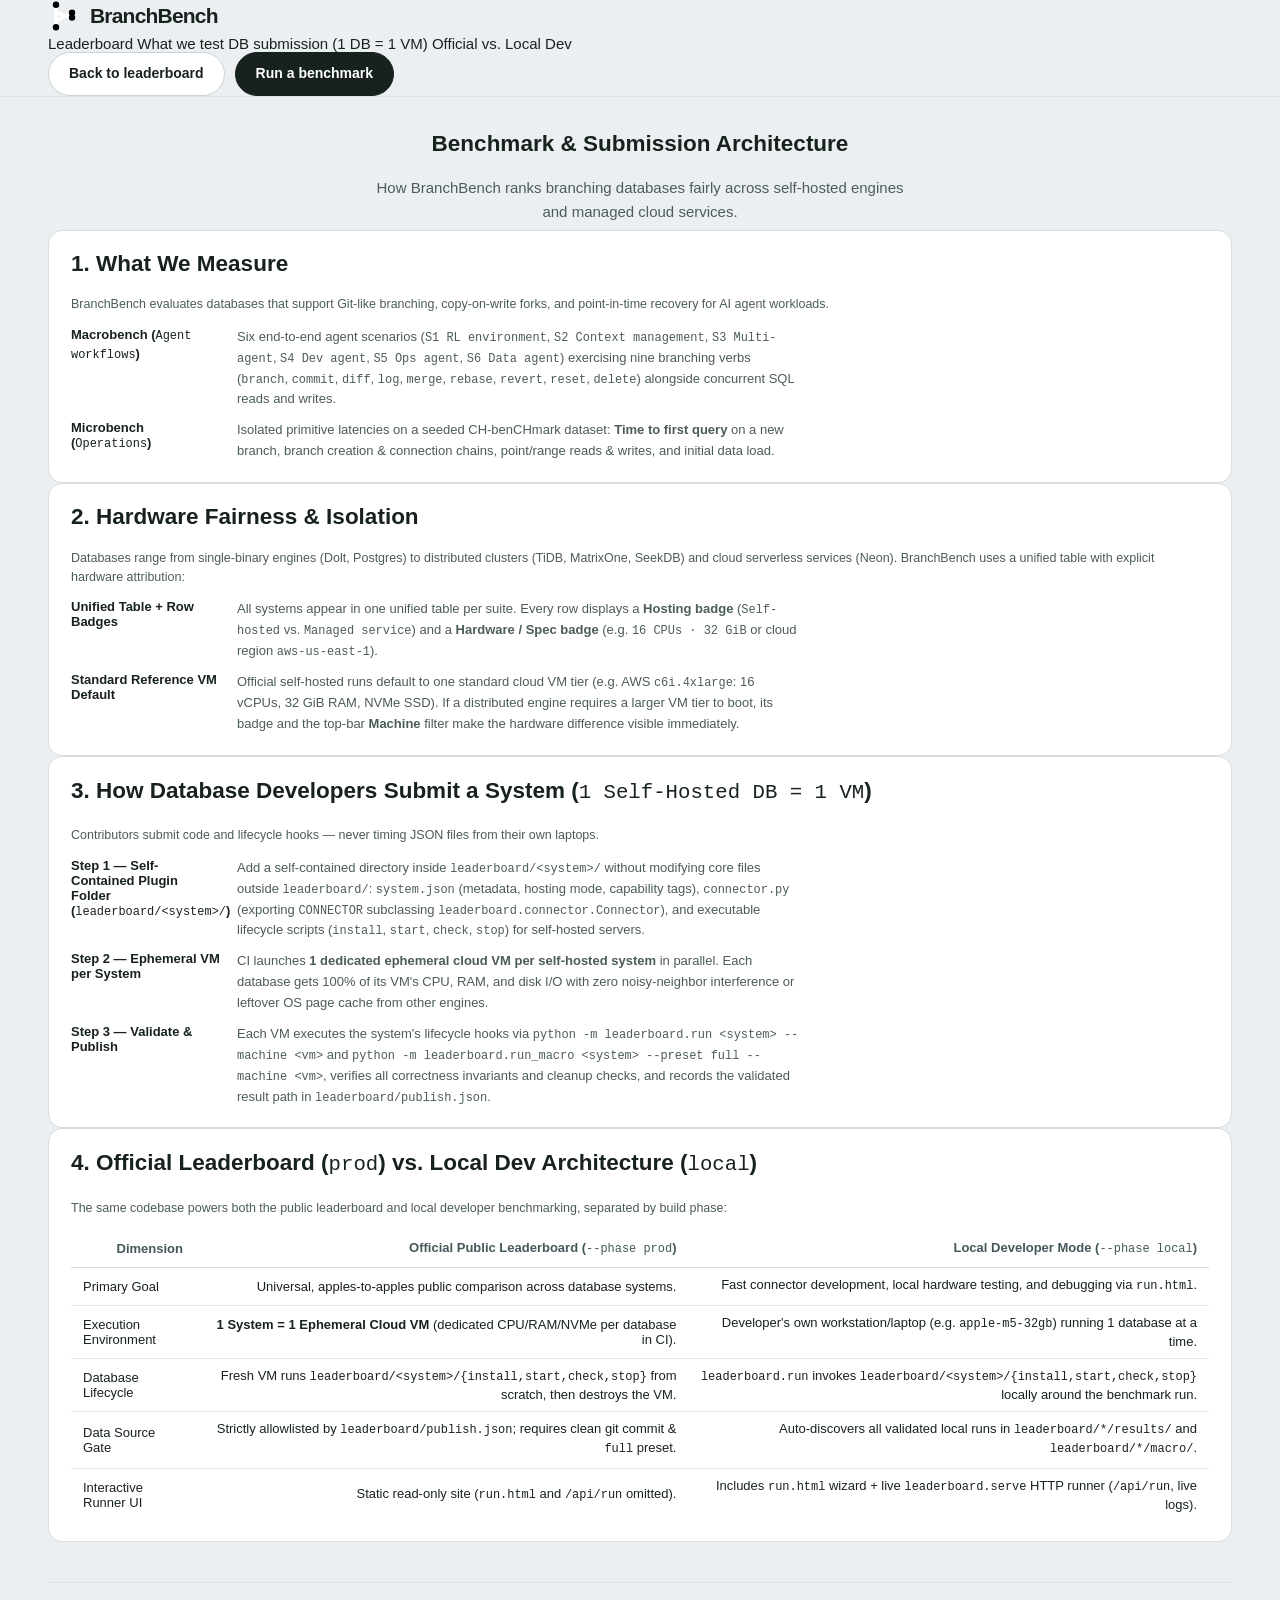
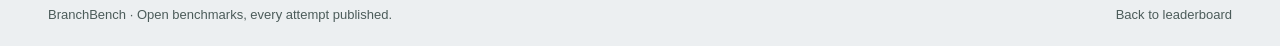
==== leaderboard/architecture.html @ b0f7960d "fix(leaderboard): remove ClickBench mentions from BranchBench UI" ====
<!DOCTYPE html>
<html lang="en">
<head>
<meta charset="UTF-8">
<meta name="viewport" content="width=device-width, initial-scale=1.0">
<meta name="theme-color" content="#f6f7f9">
<title>BranchBench — Benchmark &amp; Submission Architecture</title>
<link rel="stylesheet" href="styles.css">
</head>
<body>
<header class="site-header">
    <div class="shell header-bar">
        <a class="brand" href="index.html">
            <span class="brand-mark" aria-hidden="true"><svg viewBox="0 0 20 20"><path d="M5 3v14M5 8c4 0 5 3 10 3M5 13c4 0 5-5 10-5"/><circle cx="5" cy="3" r="2"/><circle cx="5" cy="17" r="2"/><circle cx="15" cy="8" r="2"/><circle cx="15" cy="11" r="2"/></svg></span>
            <span class="brand-name">BranchBench</span>
        </a>
        <nav class="site-nav" aria-label="Page sections">
            <a href="index.html#agent-workflows">Leaderboard</a>
            <a href="#what-we-test">What we test</a>
            <a href="#submission-flow">DB submission (1 DB = 1 VM)</a>
            <a href="#prod-vs-local">Official vs. Local Dev</a>
        </nav>
        <div class="header-actions"><a class="button" href="index.html">Back to leaderboard</a><a class="button button-primary" href="run.html">Run a benchmark</a></div>
    </div>
</header>

<main class="shell">
    <section class="board-section">
        <div class="page-header">
            <div class="board-title">
                <h1>Benchmark &amp; Submission Architecture</h1>
                <p class="page-subtitle">How BranchBench ranks branching databases fairly across self-hosted engines and managed cloud services.</p>
            </div>
        </div>

        <section class="panel" id="what-we-test">
            <h2>1. What We Measure</h2>
            <p class="panel-note">BranchBench evaluates databases that support Git-like branching, copy-on-write forks, and point-in-time recovery for AI agent workloads.</p>
            <dl class="rule-list">
                <div>
                    <dt>Macrobench (<code>Agent workflows</code>)</dt>
                    <dd>Six end-to-end agent scenarios (<code>S1 RL environment</code>, <code>S2 Context management</code>, <code>S3 Multi-agent</code>, <code>S4 Dev agent</code>, <code>S5 Ops agent</code>, <code>S6 Data agent</code>) exercising nine branching verbs (<code>branch</code>, <code>commit</code>, <code>diff</code>, <code>log</code>, <code>merge</code>, <code>rebase</code>, <code>revert</code>, <code>reset</code>, <code>delete</code>) alongside concurrent SQL reads and writes.</dd>
                </div>
                <div>
                    <dt>Microbench (<code>Operations</code>)</dt>
                    <dd>Isolated primitive latencies on a seeded CH-benCHmark dataset: <strong>Time to first query</strong> on a new branch, branch creation &amp; connection chains, point/range reads &amp; writes, and initial data load.</dd>
                </div>
            </dl>
        </section>

        <section class="panel" id="fairness">
            <h2>2. Hardware Fairness &amp; Isolation</h2>
            <p class="panel-note">Databases range from single-binary engines (Dolt, Postgres) to distributed clusters (TiDB, MatrixOne, SeekDB) and cloud serverless services (Neon). BranchBench uses a unified table with explicit hardware attribution:</p>
            <dl class="rule-list">
                <div>
                    <dt>Unified Table + Row Badges</dt>
                    <dd>All systems appear in one unified table per suite. Every row displays a <strong>Hosting badge</strong> (<code>Self-hosted</code> vs. <code>Managed service</code>) and a <strong>Hardware / Spec badge</strong> (e.g. <code>16 CPUs · 32 GiB</code> or cloud region <code>aws-us-east-1</code>).</dd>
                </div>
                <div>
                    <dt>Standard Reference VM Default</dt>
                    <dd>Official self-hosted runs default to one standard cloud VM tier (e.g. AWS <code>c6i.4xlarge</code>: 16 vCPUs, 32 GiB RAM, NVMe SSD). If a distributed engine requires a larger VM tier to boot, its badge and the top-bar <strong>Machine</strong> filter make the hardware difference visible immediately.</dd>
                </div>
            </dl>
        </section>

        <section class="panel" id="submission-flow">
            <h2>3. How Database Developers Submit a System (<code>1 Self-Hosted DB = 1 VM</code>)</h2>
            <p class="panel-note">Contributors submit code and lifecycle hooks — never timing JSON files from their own laptops.</p>
            <dl class="rule-list">
                <div>
                    <dt>Step 1 — Self-Contained Plugin Folder (<code>leaderboard/&lt;system&gt;/</code>)</dt>
                    <dd>Add a self-contained directory inside <code>leaderboard/&lt;system&gt;/</code> without modifying core files outside <code>leaderboard/</code>:
                        <code>system.json</code> (metadata, hosting mode, capability tags),
                        <code>connector.py</code> (exporting <code>CONNECTOR</code> subclassing <code>leaderboard.connector.Connector</code>), and executable lifecycle scripts (<code>install</code>, <code>start</code>, <code>check</code>, <code>stop</code>) for self-hosted servers.</dd>
                </div>
                <div>
                    <dt>Step 2 — Ephemeral VM per System</dt>
                    <dd>CI launches <strong>1 dedicated ephemeral cloud VM per self-hosted system</strong> in parallel. Each database gets 100% of its VM's CPU, RAM, and disk I/O with zero noisy-neighbor interference or leftover OS page cache from other engines.</dd>
                </div>
                <div>
                    <dt>Step 3 — Validate &amp; Publish</dt>
                    <dd>Each VM executes the system's lifecycle hooks via <code>python -m leaderboard.run &lt;system&gt; --machine &lt;vm&gt;</code> and <code>python -m leaderboard.run_macro &lt;system&gt; --preset full --machine &lt;vm&gt;</code>, verifies all correctness invariants and cleanup checks, and records the validated result path in <code>leaderboard/publish.json</code>.</dd>
                </div>
            </dl>
        </section>

        <section class="panel" id="prod-vs-local">
            <h2>4. Official Leaderboard (<code>prod</code>) vs. Local Dev Architecture (<code>local</code>)</h2>
            <p class="panel-note">The same codebase powers both the public leaderboard and local developer benchmarking, separated by build phase:</p>
            <div class="table-scroll">
                <table class="detail-table" aria-label="Comparison between Official Prod Architecture and Local Dev Architecture">
                    <thead>
                        <tr>
                            <th scope="col">Dimension</th>
                            <th scope="col">Official Public Leaderboard (<code>--phase prod</code>)</th>
                            <th scope="col">Local Developer Mode (<code>--phase local</code>)</th>
                        </tr>
                    </thead>
                    <tbody>
                        <tr>
                            <th scope="row">Primary Goal</th>
                            <td>Universal, apples-to-apples public comparison across database systems.</td>
                            <td>Fast connector development, local hardware testing, and debugging via <code>run.html</code>.</td>
                        </tr>
                        <tr>
                            <th scope="row">Execution Environment</th>
                            <td><strong>1 System = 1 Ephemeral Cloud VM</strong> (dedicated CPU/RAM/NVMe per database in CI).</td>
                            <td>Developer's own workstation/laptop (e.g. <code>apple-m5-32gb</code>) running 1 database at a time.</td>
                        </tr>
                        <tr>
                            <th scope="row">Database Lifecycle</th>
                            <td>Fresh VM runs <code>leaderboard/&lt;system&gt;/{install,start,check,stop}</code> from scratch, then destroys the VM.</td>
                            <td><code>leaderboard.run</code> invokes <code>leaderboard/&lt;system&gt;/{install,start,check,stop}</code> locally around the benchmark run.</td>
                        </tr>
                        <tr>
                            <th scope="row">Data Source Gate</th>
                            <td>Strictly allowlisted by <code>leaderboard/publish.json</code>; requires clean git commit &amp; <code>full</code> preset.</td>
                            <td>Auto-discovers all validated local runs in <code>leaderboard/*/results/</code> and <code>leaderboard/*/macro/</code>.</td>
                        </tr>
                        <tr>
                            <th scope="row">Interactive Runner UI</th>
                            <td>Static read-only site (<code>run.html</code> and <code>/api/run</code> omitted).</td>
                            <td>Includes <code>run.html</code> wizard + live <code>leaderboard.serve</code> HTTP runner (<code>/api/run</code>, live logs).</td>
                        </tr>
                    </tbody>
                </table>
            </div>
        </section>
    </section>
</main>
<footer class="site-footer shell"><span>BranchBench <span aria-hidden="true">·</span> Open benchmarks, every attempt published.</span><a href="index.html">Back to leaderboard</a></footer>
</body>
</html>
---- leaderboard/styles.css ----
/* BranchBench: a neutral light canvas, strong evergreen ink and one mint accent.
   Every color is a token defined once, in :root; rules and scripts refer to tokens only, and the page test
   fails on a color literal anywhere else. Shading and bars are always relative to the fastest comparable
   result, so color only ever means "closer to the fastest". The design-reference corpus had no benchmark
   or developer-tool match (design-grounding abstained), so no reference ids are claimed.

   Sections: tokens · base · page frame · controls · boards · status · workflow board · explorers ·
   disclosures · microbench evidence · details dialog · run wizard · responsive · reduced motion. */

/* ---------------------------------------------------------------- Tokens */
:root {
    color-scheme: light;
    /* Ink and neutral surfaces */
    --ink: #17221f;
    --ink-2: #2d4441;          /* strong secondary text: row labels, values */
    --ink-3: #3f5250;          /* quiet links, unselected names */
    --muted: #4c5c5a;          /* secondary text; at least 6:1 on every surface */
    --subtle: #5c706a;         /* tertiary text and chart ticks; at least 4.5:1 on every surface */
    --surface: #fff;
    --sheet: #f7f9f9;          /* the page sheet; row hover and the filter bar */
    --well: #eef2f1;           /* inset tracks: the segmented control */
    --canvas: #eceff1;         /* the page background; code and log wells */
    --veil: #ffffff90;         /* translucent white over the sheet */
    --veil-strong: #ffffffb0;
    --head-ink: #44585b;
    /* Lines */
    --line: #d7dedd;
    --line-soft: #e4eaea;
    --line-strong: #c9d3d5;    /* control borders, scrollbar thumbs */
    --line-hover: #93aaa6;
    --field-line: #788c88;     /* text-field borders: at least 3:1 on the cards they sit on */
    --rule: #b5c9d54d;         /* translucent rules on the sheet */
    /* The mint accent */
    --accent: #1f5a50;         /* links, the active tab, selection marks */
    --brand: #428c80;          /* the mark, bars, checkboxes */
    --mint: #6a9f8e;           /* time bars and the first branch lane */
    --mint-ink: #386659;       /* text on mint surfaces */
    --mint-select: #b9d8cf;    /* text selection and hover rings */
    --mint-line: #d3e3dd;
    --mint-track: #e1ebe7;     /* bar tracks */
    --mint-wash: #e5f0ec;      /* the selected column or attempt */
    --mint-tint: #eef6f3;      /* highlighted surfaces */
    --heat: #429c8d;           /* heat cells: mixed with transparency by --strength */
    --focus: #327b99;
    /* Status: a fill and an ink per outcome */
    --ok: #2c7a64; --ok-ink: #1d5648;
    --warn: #c8982f; --warn-ink: #6f4f12;
    --bad: #b5472a; --bad-ink: #8a3b24;
    --late: #56677f; --late-ink: #3f4f66;
    --none: #dfe5e5;
    /* Notices */
    --warn-tint: #fbf3e2; --warn-text: #6b4f1d;
    --bad-text: #6b3e26;
    /* Identity: one color per system for its icon and its chart marks. Chart marks of unnamed systems take a series color
       by position; their icons stay neutral, so an icon never borrows another system's color. */
    --series-1: #347e6b; --series-2: #5475b4; --series-3: #98712d; --series-4: #8660a1;
    --sys-dolt: var(--series-1); --sys-doltgres: var(--series-2); --sys-tiger-cloud: var(--series-3); --sys-xata: var(--series-4); --sys-neon: #277958; --sys-other: #4b739e;
    /* Branch-history lanes: slate, mint, dusty blue, clay */
    --lane-main: #5d6d7a; --lane-a: var(--mint); --lane-b: #7a90b3; --lane-c: #b08d7c;
    /* The run wizard's command card */
    --code-bg: #1e3435; --code-ink: #f1f7f6; --code-muted: #c4d8d1; --code-line: #486766;
    --code-button: #385852; --code-button-hover: #486d63; --code-button-line: #688980;
    /* Depth */
    --shadow-card: 0 1px 2px #17221f0a;
    --shadow-pop: 0 1px 3px #17221f24, 0 10px 28px #17221f1f;
    --shadow-dialog: 0 2px 6px #17221f1a, 0 24px 64px #17221f2e;
    --scrim: #1a303b59;
    /* Shape and type */
    --radius-sm: 8px; --radius: 12px; --radius-card: 14px; --radius-lg: 16px; --pill: 999px;
    --sans: "Avenir Next", "Segoe UI", Arial, sans-serif;
    --mono: "SFMono-Regular", Consolas, "Liberation Mono", monospace;
    font-family: var(--sans);
    font-synthesis: none;
    font-size: 15px;
    color: var(--ink);
    background: var(--canvas);
    caret-color: var(--accent);
}

/* ---------------------------------------------------------------- Base */
* { box-sizing: border-box; }
html { scroll-behavior: smooth; scroll-padding-top: 24px; }
body { margin: 0; background: var(--canvas); -webkit-font-smoothing: antialiased; }
[hidden] { display: none !important; }
a { color: inherit; text-decoration: none; }
button, input, select { font: inherit; }
button, summary, a, input { -webkit-tap-highlight-color: transparent; }
button, summary { cursor: pointer; }
button { color: inherit; }
summary::-webkit-details-marker { display: none; }
button:focus-visible, a:focus-visible, summary:focus-visible, input:focus-visible, select:focus-visible, .scroll:focus-visible, .chart-point:focus-visible { outline: 3px solid var(--focus); outline-offset: 2px; }
pre[tabindex]:focus-visible { outline: 3px solid var(--focus); outline-offset: -3px; }  /* inset, so a clipping card never hides it */
[tabindex="-1"]:focus { outline: none; }  /* a heading that receives focus from a link is a landing point, not a control */
::selection { background: var(--mint-select); color: var(--ink); }
p, h1, h2, h3, h4 { margin-top: 0; }
p, li, dd { text-wrap: pretty; }
code { font: .92em/1.5 var(--mono); }
.nowrap { white-space: nowrap; }
.sr-only { position: absolute; width: 1px; height: 1px; overflow: hidden; clip-path: inset(50%); white-space: nowrap; }

/* ---------------------------------------------------------------- Page frame: header and footer on the canvas */
.shell { width: min(1408px, calc(100% - 96px)); margin-inline: auto; }
.skip-link { position: absolute; top: 12px; left: 24px; z-index: 10; padding: 12px 18px; border-radius: 20px; background: var(--ink); color: var(--surface); transform: translateY(-200%); }
.skip-link:focus { transform: translateY(0); }
.site-header { display: flex; align-items: center; gap: 36px; min-height: 84px; border-bottom: 1px solid var(--rule); }
.brand { display: inline-flex; align-items: center; gap: 10px; flex-shrink: 0; }
.brand-mark { width: 32px; height: 32px; color: var(--brand); }
.brand-mark path { fill: none; stroke: var(--surface); stroke-width: 2; }
.brand-mark g { fill: var(--surface); }
.brand-name { font-size: 21px; font-weight: 650; letter-spacing: -.8px; }
.brand-period { color: var(--brand); }
.header-nav { display: flex; flex-wrap: wrap; align-items: center; gap: 6px; min-width: 0; }
.nav-link { display: inline-flex; align-items: center; gap: 8px; min-height: 44px; min-width: 0; padding: 10px 16px; border-radius: 24px; font-size: 14px; color: var(--ink-3); }
.nav-link:hover { background: var(--veil); color: var(--ink); }
.header-actions { display: flex; flex-shrink: 0; gap: 10px; margin-left: auto; }
.page-title { margin: 0; padding: 30px 0 0; font-size: 36px; font-weight: 600; line-height: 1.15; letter-spacing: -1.1px; }
.site-footer { display: flex; justify-content: space-between; flex-wrap: wrap; gap: 12px 20px; margin-top: 40px; padding: 24px 0; border-top: 1px solid var(--rule); color: var(--muted); font-size: 13px; }
.site-footer a:hover { color: var(--accent); text-decoration: underline; text-underline-offset: 3px; }

/* ---------------------------------------------------------------- Controls */
.button { display: inline-flex; align-items: center; justify-content: center; gap: 12px; min-height: 44px; padding: 11px 20px; border: 1px solid var(--line-strong); border-radius: 30px; background: var(--surface); font-size: 14px; font-weight: 600; line-height: 1.4; transition: border-color .15s; }
.button-primary { border-color: var(--ink); background: var(--ink); color: var(--surface); }
.button-primary:hover { background: var(--ink-3); }
.button:hover, .chip > summary:hover, .close-run:hover { border-color: var(--line-hover); }
.text-link { color: var(--accent); font-size: 13px; text-decoration: underline; text-underline-offset: 3px; }
.selector { min-height: 36px; padding: 6px 14px; border: 1px solid transparent; border-radius: 22px; background: transparent; color: var(--muted); font-size: 13.5px; line-height: 1.4; transition: background-color .15s; }
.selector:hover { background: var(--veil-strong); color: var(--ink); }
.selector-active { border-color: var(--line-strong); background: var(--surface); color: var(--ink); }
.segmented { padding: 3px; border: 1px solid var(--line); border-radius: 22px; background: var(--well); }
.segmented > div { display: flex; flex-wrap: wrap; gap: 2px; }
.segmented .selector { min-height: 32px; padding: 5px 14px; }
.segmented .selector-active { border-color: var(--accent); }
/* Centered leaderboard header and segmented suite toggle. */
.page-header { display: flex; flex-direction: column; align-items: center; text-align: center; padding: 34px 0 6px; }
.page-header .page-title { padding: 0; font-size: 40px; letter-spacing: -1.2px; }
.page-subtitle { max-width: 64ch; margin: 10px 0 0; color: var(--muted); font-size: 15px; line-height: 1.6; }
.suite-tabs { display: inline-grid; grid-template-columns: repeat(2, minmax(216px, 1fr)); gap: 6px; max-width: 100%; margin-top: 22px; padding: 5px; border: 1px solid var(--line-strong); border-radius: var(--radius-card); background: var(--well); }
.suite-tab { display: flex; align-items: center; justify-content: center; gap: 12px; min-height: 54px; padding: 10px 22px; border: 1px solid transparent; border-radius: var(--radius); background: transparent; color: var(--ink-3); text-align: left; transition: background-color .15s, border-color .15s, box-shadow .15s, color .15s; }
.suite-tab:hover { background: var(--veil); color: var(--ink); }
.suite-tab[aria-selected="true"] { border-color: var(--line); background: var(--surface); color: var(--accent); box-shadow: var(--shadow-card); }
.suite-tab:focus-visible { outline-offset: 2px; }
.suite-icon { width: 20px; height: 20px; color: var(--muted); transition: color .15s, fill .15s; }
.suite-tab:hover .suite-icon { color: var(--ink-2); }
.suite-tab[aria-selected="true"] .suite-icon { color: var(--accent); fill: var(--mint-wash); }
.suite-copy { display: flex; flex-direction: column; align-items: flex-start; gap: 1px; min-width: 0; }
.suite-name { color: inherit; font-size: 15.5px; font-weight: 650; line-height: 1.25; letter-spacing: -.2px; }
.suite-desc { color: var(--muted); font-size: 12px; line-height: 1.35; }
.suite-tab[aria-selected="true"] .suite-desc { color: var(--mint-ink); }
/* The filter bar: every control for the table below it, as pills. A chip's checklist drops over the table. */
.filter-bar { display: flex; flex-wrap: wrap; align-items: center; gap: 8px; padding: 12px 16px; border-bottom: 1px solid var(--line-soft); border-radius: calc(var(--radius-lg) - 1px) calc(var(--radius-lg) - 1px) 0 0; background: var(--sheet); }
.filter-meta { flex: 1; margin: 0; color: var(--muted); font-size: 13px; text-align: right; font-variant-numeric: tabular-nums; }
.chip { position: relative; }
.chip > summary { display: inline-flex; align-items: center; gap: 6px; min-height: 36px; padding: 6px 12px; border: 1px solid var(--line); border-radius: var(--pill); background: var(--surface); color: var(--ink); font-size: 13.5px; list-style: none; white-space: nowrap; }
.chip > summary::after { content: ""; width: 6px; height: 6px; margin: -3px 2px 0; border-right: 1.6px solid var(--muted); border-bottom: 1.6px solid var(--muted); transform: rotate(45deg); }
.chip-label { color: var(--muted); }
.chip-value { font-weight: 600; }
.chip-active > summary { border-color: var(--accent); background: var(--mint-tint); }
.chip-active .chip-value { color: var(--accent); }
.chip-menu { position: absolute; top: calc(100% + 6px); left: 0; z-index: 20; display: grid; gap: 2px; min-width: 210px; max-height: 320px; padding: 6px; overflow-y: auto; border-radius: var(--radius); background: var(--surface); box-shadow: var(--shadow-pop); }
.chip-option { display: flex; align-items: center; gap: 10px; min-height: 36px; padding: 6px 10px; border-radius: var(--radius-sm); font-size: 13.5px; cursor: pointer; }
.chip-option:hover { background: var(--mint-tint); }
.chip-option input { width: 16px; height: 16px; margin: 0; accent-color: var(--brand); }
.chip-reset { min-height: 36px; padding: 6px 10px; border: 0; background: none; color: var(--accent); font-size: 13.5px; font-weight: 600; text-decoration: underline; text-underline-offset: 3px; }
/* ---------------------------------------------------------------- Shared pieces */
.fine { margin: 10px 0 0; color: var(--muted); font-size: 12.5px; line-height: 1.6; }
.row-meta { display: block; color: var(--muted); font-size: 12px; font-weight: 400; line-height: 1.45; }
.muted, .cell-absent { color: var(--muted); }
.metric-value { font: 13px/1.5 var(--mono); white-space: nowrap; }
.count-badge { display: inline-flex; flex-shrink: 0; padding: 2px 8px; border-radius: 12px; background: var(--line-soft); color: var(--ink-3); font: 12px/1.4 var(--mono); white-space: nowrap; }
.icon { width: 14px; height: 14px; flex-shrink: 0; fill: none; stroke: currentColor; stroke-width: 1.7; stroke-linecap: round; stroke-linejoin: round; }
.best-mark { display: inline-flex; color: var(--ok); }
.best-mark .icon { width: 13px; height: 13px; stroke-width: 2.2; }
.bar { position: relative; display: block; height: 4px; margin-top: 7px; border-radius: 2px; background: var(--mint-track); }
.bar-fill { display: block; height: 100%; border-radius: inherit; background: var(--brand); }
.bar-tick { position: absolute; top: -3px; bottom: -3px; width: 2px; margin-left: -1px; border-radius: 1px; background: var(--ink); }
.time-bar { height: 8px; margin: 0; border-radius: 4px; }
.time-bar .bar-fill { background: var(--mint); }
.heat { background-color: color-mix(in srgb, var(--heat) calc(var(--strength) * 100%), transparent); }
.notice { margin: 14px 0 0; padding: 10px 14px; border-radius: 10px; background: var(--warn-tint); color: var(--warn-text); font-size: 13px; line-height: 1.6; }
.pill-list { display: flex; flex-wrap: wrap; gap: 6px; margin: 12px 0 0; padding: 0; list-style: none; }
.pill-list li { padding: 3px 10px; border: 1px solid var(--line); border-radius: var(--pill); color: var(--muted); font-size: 12px; }
/* Surfaces that sit on the sheet: a hairline, white, rounded per size. */
.board-card, .wizard-card, .explorer-stage, .panel, .why-list, .dialog-body > .scroll-wrap > .scroll { border: 1px solid var(--line); background: var(--surface); }
.scroll { position: relative; max-width: 100%; overflow-x: auto; overscroll-behavior-x: contain; scrollbar-color: var(--line-strong) transparent; scrollbar-width: thin; }  /* positioned, so a visually hidden header stays inside it */
.scroll-hint { margin: 6px 0 0; color: var(--muted); font-size: 12px; }
/* A system's mark: its identity color as a tint, with the color itself, darkened, as the letter. */
.system-icon { display: inline-flex; flex: 0 0 28px; width: 28px; height: 28px; align-items: center; justify-content: center; border: 1px solid var(--veil); border-radius: 9px; background: color-mix(in srgb, var(--sys, var(--sys-other)) 14%, var(--surface)); color: color-mix(in srgb, var(--sys, var(--sys-other)) 72%, var(--ink)); font: 600 12px/1 var(--mono); }
.system-icon[data-system="dolt"] { --sys: var(--sys-dolt); }
.system-icon[data-system="doltgres"] { --sys: var(--sys-doltgres); }
.system-icon[data-system="neon"] { --sys: var(--sys-neon); }
.system-icon[data-system="tiger-cloud"] { --sys: var(--sys-tiger-cloud); }
.system-icon[data-system="xata"] { --sys: var(--sys-xata); }
.system-identity { display: flex; align-items: center; gap: 10px; min-width: 0; }
.system-text { display: flex; flex-direction: column; align-items: flex-start; min-width: 0; }
.system-title { display: flex; flex-wrap: wrap; align-items: center; gap: 6px; min-width: 0; }
.system-name { display: block; margin: 0; font-size: 15px; font-weight: 600; line-height: 1.4; overflow-wrap: anywhere; }
.hosting-badge { display: inline-flex; align-items: center; padding: 1px 7px; border: 1px solid var(--line); border-radius: var(--pill); background: var(--well); color: var(--ink-2); font-size: 11px; font-weight: 600; line-height: 1.45; white-space: nowrap; }
.hosting-badge[data-hosted="yes"] { border-color: var(--mint-line); background: var(--mint-tint); color: var(--mint-ink); }
.spec-badge { display: inline-flex; align-items: center; padding: 1px 7px; border: 1px solid var(--line-soft); border-radius: var(--pill); background: var(--surface); color: var(--muted); font: 500 11px/1.45 var(--mono); white-space: nowrap; }
/* The one control in a row, in its last column: it opens that row's details. */
.details-button { display: inline-flex; align-items: center; gap: 2px; min-height: 28px; padding: 2px 0; border: 0; background: none; color: var(--accent); font-size: 13px; font-weight: 600; }
.details-button:hover { text-decoration: underline; text-underline-offset: 3px; }
.details-button .icon { width: 13px; height: 13px; stroke-width: 2; }
.system-meta { display: block; margin-top: 2px; color: var(--muted); font-size: 12px; line-height: 1.45; }
.rank-number { display: inline-grid; flex: 0 0 26px; place-items: center; height: 26px; border-radius: 50%; color: var(--muted); font: 600 13px/1 var(--mono); }
.rank-leader { background: var(--ink); color: var(--surface); }

/* ---------------------------------------------------------------- Boards: the card, its groups and their tables */
.board-card { margin-top: 18px; border-radius: var(--radius-lg); box-shadow: var(--shadow-card); }
.board-group { min-width: 0; }
.board-group + .board-group { border-top: 1px solid var(--line); }
.board-group > .group-heading { margin: 0; padding: 14px 16px 10px; }
.board-group .scroll-hint { margin: 0; padding: 8px 16px 12px; }
.group-heading { display: flex; flex-wrap: wrap; align-items: baseline; gap: 4px 14px; margin: 0 0 10px; }
.group-heading h2 { margin: 0; font-size: 19px; font-weight: 600; letter-spacing: -.4px; }
.group-count { color: var(--muted); font-size: 13px; }
.table-notes { margin: 10px 0 0; padding-left: 18px; color: var(--muted); font-size: 12.5px; line-height: 1.6; }
:is(.board, .heatmap, .detail-table) { width: 100%; border-collapse: separate; border-spacing: 0; font-variant-numeric: tabular-nums; }
.board th, .board td { padding: 12px 14px; border-bottom: 1px solid var(--line-soft); text-align: left; vertical-align: middle; }
.board thead th { padding-block: 11px; border-bottom-color: var(--line); color: var(--head-ink); font-size: 12.5px; font-weight: 600; white-space: nowrap; vertical-align: bottom; }
.board tbody tr:last-child > * { border-bottom: 0; }
.board .system-col, .board .system-cell { position: sticky; left: 0; z-index: 1; min-width: 210px; box-shadow: inset -1px 0 0 var(--line-soft); }
.board .system-cell { background: var(--surface); font-weight: 400; }
/* A table that ends the card meets its rounded corner, so the pinned first cell rounds with it. */
.board-group:last-child > .scroll-wrap:last-child:has(> .scroll-hint[hidden]) tr:last-child > .system-cell { border-bottom-left-radius: 15px; }
.summary .system-col { width: 26%; }
.board thead .sorted { color: var(--ink); }
/* Sorting is the header's job, as in any data table: every sortable header carries a sort icon; the sorted one points up, fastest first. */
.sort-col { position: relative; }
.sort-button { display: inline-flex; align-items: center; gap: 4px; min-height: 32px; padding: 4px 0; border: 0; background: none; color: inherit; font-weight: 600; text-align: left; white-space: normal; }
.sort-button::after { content: ""; position: absolute; inset: 0; }  /* the whole header cell is the sort target */
.sort-label { display: -webkit-box; overflow: hidden; -webkit-box-orient: vertical; -webkit-line-clamp: 2; line-clamp: 2; }
.sort-button:hover { color: var(--ink); }
.sort-icon { width: 14px; height: 14px; color: var(--subtle); stroke-width: 1.8; }
:is(.sorted, .sort-button:hover) .sort-icon { color: var(--ink); }
.score-cell { min-width: 132px; }
.score-line { display: flex; align-items: center; gap: 6px; }
.score-value { font-size: 15px; font-weight: 600; letter-spacing: -.2px; }
.score-time { margin-left: auto; padding-left: 4px; color: var(--muted); font: 12px/1.5 var(--mono); }
.empty-state { display: flex; flex-wrap: wrap; align-items: center; justify-content: space-between; gap: 16px; padding: 22px 16px; }
.empty-title { margin: 0 0 6px; font-size: 18px; font-weight: 600; }
.empty-description { margin: 0; color: var(--muted); font-size: 14px; line-height: 1.6; }

/* ---------------------------------------------------------------- Status: a drawn disc, a glyph and a word, never color alone.
   Each outcome sets its tone once; chips, cell words, discs, glyphs and strip segments all read it. */
.status-verified { --tone: var(--ok); --tone-ink: var(--ok-ink); }
.status-incomplete { --tone: var(--warn); --tone-ink: var(--warn-ink); }
.status-failed { --tone: var(--bad); --tone-ink: var(--bad-ink); }
.status-timed_out { --tone: var(--late); --tone-ink: var(--late-ink); }
.status-not_applicable { --tone: var(--none); --tone-ink: var(--muted); --tone-glyph: var(--muted); }
.status-icon { width: 16px; height: 16px; flex-shrink: 0; }
.status-disc { fill: var(--tone); }
.status-glyph { fill: none; stroke: var(--tone-glyph, var(--surface)); stroke-width: 1.7; stroke-linecap: round; stroke-linejoin: round; }
.status-fill { fill: var(--tone-glyph, var(--surface)); }
.status-chip { display: inline-flex; align-items: center; gap: 6px; max-width: 100%; padding: 3px 10px 3px 4px; border: 1px solid var(--line); border-radius: var(--pill); background: var(--surface); color: var(--tone-ink); font-size: 12.5px; font-weight: 600; line-height: 1.4; overflow-wrap: anywhere; }

/* ---------------------------------------------------------------- The workflow board: a column per workflow, shaded within the column */
.workflow-table .wf-col { min-width: 150px; max-width: 170px; white-space: normal; line-height: 1.35; }
.wf-value { display: inline-flex; flex-wrap: wrap; align-items: center; gap: 6px; }
.wf-value .metric-value { color: var(--ink); font-size: 13.5px; }
.wf-cell .status-icon { width: 15px; height: 15px; }
.wf-status { color: var(--tone-ink); font-size: 12.5px; font-weight: 600; line-height: 1.3; }
.wf-note { display: block; margin-top: 4px; color: var(--bad-ink); font-size: 11.5px; line-height: 1.35; }
.done-col, .done-cell { min-width: 196px; }
/* The last column of each board is its action column: the completion summary, then the row's Details. */
.done-line { display: inline-flex; align-items: center; gap: 18px; }
.done-summary { display: flex; flex-direction: column; }
.action-col, .action-cell { width: 1%; white-space: nowrap; text-align: right; }
.done-count { font: 600 13px/1.5 var(--mono); }
.status-strip { display: flex; gap: 2px; width: 84px; margin-top: 6px; }
.strip-seg { flex: 1; height: 6px; border-radius: 2px; background: var(--tone); }
.workflow-table .empty-row td { padding: 22px 16px; color: var(--muted); font-size: 14px; line-height: 1.6; }

/* ---------------------------------------------------------------- Explorers: a picker beside one stage; the workflows and the operations share it */
.section-head h2 { margin: 0 0 6px; font-size: 22px; font-weight: 600; letter-spacing: -.5px; }
.section-head p { margin: 0; color: var(--muted); font-size: 14px; line-height: 1.55; }
.explorer-section { margin-top: 44px; scroll-margin-top: 16px; }
.explorer { display: grid; grid-template-columns: 252px minmax(0, 1fr); gap: 18px; margin-top: 16px; align-items: start; }
.explorer-list { display: flex; flex-direction: column; gap: 4px; }
.explorer-group { margin: 10px 0 2px; padding-left: 14px; color: var(--muted); font-size: 12.5px; font-weight: 600; }
.explorer-group:first-child { margin-top: 0; }
.explorer-option { display: flex; flex-direction: column; align-items: flex-start; gap: 1px; padding: 10px 14px; border-radius: var(--radius); text-align: left; }
.explorer-option.selector-active { border-color: var(--brand); background: var(--surface); box-shadow: inset 0 0 0 1px var(--brand); }
.explorer-option-name { color: var(--ink); font-size: 14px; font-weight: 600; line-height: 1.35; }
.explorer-option:not(.selector-active) .explorer-option-name { color: var(--ink-3); font-weight: 500; }
.explorer-option-id { color: var(--muted); font: 11.5px/1.5 var(--mono); }
.explorer-stage { min-width: 0; padding: 22px 24px 18px; border-radius: var(--radius-card); }
.stage-head { display: flex; flex-wrap: wrap; align-items: baseline; gap: 4px 14px; margin-bottom: 6px; }
.stage-head h3 { margin: 0; font-size: 21px; font-weight: 600; letter-spacing: -.4px; }
.stage-id { color: var(--muted); font-size: 13px; }
.stage-caption { margin: 0 0 14px; font-size: 15px; line-height: 1.55; }
.stage-figure { margin: 0; }
.scene { min-height: 160px; }
.workflow-scene { display: block; width: 100%; height: auto; }
.workflow-diagram { display: block; max-width: 100%; height: auto; }  /* the PNG stands in only where Canvas is unavailable */
.diagram-missing { margin: 0; padding: 18px 0; color: var(--muted); font-size: 14px; line-height: 1.6; }
.diagram-disclaimer { margin: 8px 0 0; color: var(--muted); font-size: 12px; }
.stage-facts { display: grid; grid-template-columns: minmax(0, 1fr) minmax(0, 1fr); gap: 20px 32px; margin-top: 18px; padding-top: 16px; border-top: 1px solid var(--line-soft); }
.stage-facts h4 { margin: 0 0 10px; color: var(--ink-2); font-size: 13px; font-weight: 600; }
.op-chips { display: flex; flex-wrap: wrap; gap: 6px; margin: 0; padding: 0; list-style: none; }
.op-chips li { padding: 4px 11px; border: 1px solid var(--mint-line); border-radius: var(--pill); background: var(--mint-tint); color: var(--ink-2); font-size: 12.5px; line-height: 1.5; }
.result-bars { display: grid; gap: 8px; margin: 0; padding: 0; list-style: none; }
.result-bars li { display: grid; grid-template-columns: minmax(96px, 9.5rem) minmax(0, 1fr) auto 14px; align-items: center; gap: 10px; }
.result-name { display: flex; align-items: center; gap: 8px; min-width: 0; font-size: 13.5px; font-weight: 600; }
.result-name .system-icon, .heatmap thead .system-icon { width: 22px; height: 22px; flex-basis: 22px; border-radius: 7px; font-size: 10px; }
.result-group + .result-group { margin-top: 14px; }
.result-group h5 { margin: 0 0 6px; color: var(--muted); font-size: 12.5px; font-weight: 600; }

/* ---------------------------------------------------------------- Disclosures: divider-separated rows below the data they explain */
.disclosure { border-top: 1px solid var(--rule); }
.disclosure:not(.disclosure + .disclosure) { margin-top: 28px; }
.disclosure > summary { display: flex; align-items: center; gap: 10px; min-height: 52px; padding: 14px 2px; list-style: none; font-size: 15px; font-weight: 600; }
.disclosure > summary:hover { color: var(--accent); }
.inline-more { margin-top: 14px; border-top: 1px solid var(--line-soft); }
.inline-more > summary { display: flex; align-items: center; gap: 8px; width: fit-content; min-height: 40px; padding: 8px 0; color: var(--accent); font-size: 13px; font-weight: 600; list-style: none; }
.inline-more p { max-width: 80ch; margin: 0 0 12px; color: var(--muted); font-size: 13px; line-height: 1.7; }
:is(.disclosure, .inline-more) > summary::after { content: ""; flex-shrink: 0; width: 7px; height: 7px; margin: -4px 4px 0 auto; border-right: 1.7px solid var(--muted); border-bottom: 1.7px solid var(--muted); transform: rotate(45deg); transition: transform .15s; }
:is(.disclosure, .inline-more)[open] > summary::after { margin-top: 4px; transform: rotate(-135deg); }
.disclosure-body { padding: 0 2px 24px; }
.rule-list { display: grid; gap: 10px; margin: 0; }
.rule-list > div { display: grid; grid-template-columns: 150px minmax(0, 1fr); gap: 4px 16px; }
.rule-list dt { font-size: 13px; font-weight: 600; }
.rule-list dd { max-width: 78ch; margin: 0; color: var(--muted); font-size: 13px; line-height: 1.6; overflow-wrap: anywhere; }
.status-rules { display: grid; grid-template-columns: repeat(2, minmax(0, 1fr)); gap: 10px 24px; margin: 18px 0 0; padding-top: 16px; border-top: 1px solid var(--line-soft); }
.status-rules > div { display: grid; grid-template-columns: 172px minmax(0, 1fr); align-items: start; gap: 10px; }
.status-rules dt { min-width: 0; }
.status-rules dd { margin: 3px 0 0; color: var(--muted); font-size: 12.5px; line-height: 1.55; }
.method-equation { display: block; margin: 14px 0 0; padding: 11px 14px; border-radius: 10px; background: var(--canvas); color: var(--ink-3); overflow-wrap: anywhere; font: 13px/1.6 var(--mono); }
.excluded-list { list-style: none; margin: 0; padding: 0; }
.excluded-item { padding: 10px 0; border-top: 1px solid var(--line-soft); font-size: 14px; line-height: 1.55; }
.excluded-item a { text-decoration: underline; text-underline-offset: 3px; }
.excluded-reason { display: block; margin-top: 3px; color: var(--muted); font: 12px/1.6 var(--mono); overflow-wrap: anywhere; }
.fact-line { display: flex; flex-wrap: wrap; gap: 10px 36px; margin: 22px 0 0; }
.fact-line dt { color: var(--muted); font-size: 12px; }
.fact-line dd { margin: 2px 0 0; font-size: 14px; line-height: 1.5; }
.dataset-grid { display: grid; grid-template-columns: minmax(0, 1fr) minmax(0, 2fr); gap: 28px; }
.dataset-table { width: 100%; border-collapse: collapse; font-size: 13px; font-variant-numeric: tabular-nums; }
.dataset-table th, .dataset-table td { padding: 8px 10px; border-bottom: 1px solid var(--line-soft); text-align: left; }
.dataset-table th { font-weight: 500; }
.dataset-table thead th { color: var(--muted); font-weight: 600; }
.dataset-table th:last-child, .dataset-table td { text-align: right; }
.dataset-target-label { display: block; margin-top: 2px; color: var(--accent); font-size: 12px; }

/* ---------------------------------------------------------------- Evidence below a board: a heatmap beside a column of charts */
.breakdown-group { margin-top: 28px; }
.breakdown-title { margin: 0 0 -4px; font-size: 19px; font-weight: 600; letter-spacing: -.4px; }
.breakdown { display: grid; grid-template-columns: minmax(0, 1.75fr) minmax(300px, 1fr); gap: 16px; margin-top: 16px; }  /* both columns end on one line */
.breakdown-side { display: flex; flex-direction: column; gap: 16px; min-width: 0; }
/* The heatmap's rows take any height the taller column gives the row, so neither column ends in a blank band. */
.heatmap-panel { display: flex; flex-direction: column; }
.heatmap-panel > .scroll-wrap { display: flex; flex: 1; flex-direction: column; }
.heatmap-panel .scroll { flex: 1; }
.heatmap { height: 100%; }
.panel { min-width: 0; margin: 0; padding: 20px 22px; border-radius: var(--radius-card); }
.panel h3 { margin: 0; font-size: 16px; font-weight: 600; letter-spacing: -.3px; }
.panel-head { display: flex; flex-wrap: wrap; align-items: center; justify-content: space-between; gap: 8px 16px; }
.panel-note { margin: 6px 0 12px; color: var(--muted); font-size: 12.5px; line-height: 1.55; }
.heat-key { display: inline-flex; align-items: center; gap: 8px; color: var(--muted); font-size: 12px; }
.group-heading .heat-key { margin-left: auto; align-self: center; }
.heat-ramp { width: 64px; height: 10px; border: 1px solid var(--line-soft); border-radius: 3px; background: linear-gradient(to right, color-mix(in srgb, var(--heat) 3%, var(--surface)), color-mix(in srgb, var(--heat) 13%, var(--surface))); }
.heatmap th, .heatmap td { padding: 9px 12px; border-bottom: 1px solid var(--surface); text-align: right; white-space: nowrap; }
.heatmap thead th { padding-top: 0; color: var(--head-ink); font-size: 12.5px; font-weight: 600; vertical-align: bottom; }
.heatmap thead .system-identity { justify-content: flex-end; }
.heatmap thead .system-name { font-size: 13.5px; }
.heatmap th:first-child { position: sticky; left: 0; z-index: 1; min-width: 180px; background: var(--surface); text-align: left; }
.heatmap .row-label { color: var(--ink-2); font-size: 13.5px; font-weight: 500; white-space: normal; }
.heatmap .workload-divider > * { border-top: 10px solid var(--surface); }
.heatmap .best-mark { float: left; margin-top: 3px; }
.cell-best { color: var(--accent); }
.cell-missing { color: var(--bad-ink); }
.workload-name { display: flex; align-items: center; gap: 8px; }
.workload-link { color: var(--ink-2); text-decoration: underline; text-decoration-color: var(--line-strong); text-underline-offset: 3px; }
.workload-link:hover { color: var(--accent); text-decoration-color: currentColor; }
.row-label input { width: 15px; height: 15px; margin: 0; accent-color: var(--brand); flex-shrink: 0; }
.chart-panel .panel-note:first-of-type { margin-bottom: 4px; }
.benchmark-chart { display: block; width: 100%; max-width: 340px; height: auto; overflow: visible; }  /* its 320-unit drawing keeps 12.5-unit text near 12-13px */
.chart-grid { stroke: var(--mint-track); stroke-width: 1; }
.chart-tick { fill: var(--subtle); font: 12.5px var(--mono); }
.chart-axis-label { fill: var(--muted); font-size: 12.5px; }
.chart-point { cursor: pointer; }
.chart-point:focus { outline: none; }
.chart-hit { fill: transparent; }
.chart-dot { stroke: var(--surface); stroke-width: 2; }
:is(.chart-point:hover, .chart-point:focus-visible) .chart-dot { stroke: var(--ink); stroke-width: 3; r: 7; }
.chart-legend { display: flex; flex-wrap: wrap; gap: 6px 16px; margin-top: 2px; font-size: 13px; }
.chart-key { display: inline-flex; align-items: center; gap: 7px; }
.chart-swatch { width: 9px; height: 9px; border-radius: 50%; }
.chart-empty { display: grid; place-items: center; min-height: 200px; color: var(--muted); font-size: 12.5px; line-height: 1.7; text-align: center; }
/* Dot plots: a track per row with a dot per system. The gridlines, tracks and axis share one horizontal extent, so a
   percentage means the same value in each; the rows share whatever height the column has. */
.dotplot-panel { display: flex; flex: 1; flex-direction: column; }
.dotplot { position: relative; display: flex; flex: 1; flex-direction: column; margin: 6px 0 4px; --dot-label: 128px; }
.dotplot-grid { position: absolute; top: 0; bottom: 22px; left: var(--dot-label); right: 10px; pointer-events: none; }
.dotplot-line { position: absolute; top: 0; bottom: 0; width: 1px; background: var(--mint-track); }
.dotplot-ref { background: var(--line-hover); }  /* the reference value, such as ×1: no warm-up */
.dotplot-row { display: grid; flex: 1; grid-template-columns: var(--dot-label) minmax(0, 1fr); align-items: center; min-height: 26px; }
.dotplot-label { padding-right: 10px; color: var(--ink-2); font-size: 13px; line-height: 1.3; }
.dotplot-track { position: relative; align-self: stretch; margin-right: 10px; }
.dotplot-track::before { content: ""; position: absolute; top: 50%; left: 0; right: 0; height: 1px; background: var(--line-soft); }  /* the row's guide */
.dotplot-dot { position: absolute; width: 9px; height: 9px; margin: -4.5px 0 0 -4.5px; border-radius: 50%; box-shadow: 0 0 0 2px var(--surface); }
.dotplot-dot::before { content: ""; position: absolute; inset: -5px; border-radius: 50%; }  /* a hover target larger than the mark */
.dotplot-axis { position: relative; height: 22px; margin: 0 10px 0 var(--dot-label); }
.dotplot-tick { position: absolute; top: 4px; color: var(--subtle); font: 12px var(--mono); white-space: nowrap; transform: translateX(-50%); }

/* ---------------------------------------------------------------- The details dialog: a native modal dialog centered over the page */
body:has(.dialog[open]) { overflow: hidden; }
.dialog { width: min(880px, calc(100vw - 48px)); max-width: none; max-height: min(88dvh, 1000px); padding: 0; overflow: hidden; border: 0; border-radius: var(--radius-lg); background: var(--sheet); color: var(--ink); box-shadow: var(--shadow-dialog); }
.dialog[open] { display: flex; flex-direction: column; animation: dialog-enter .2s cubic-bezier(.2, .8, .2, 1); }
@keyframes dialog-enter { from { opacity: 0; transform: translateY(12px) scale(.985); } }
.dialog::backdrop { background: var(--scrim); }
.dialog-head { display: flex; flex-shrink: 0; align-items: flex-start; gap: 8px 14px; padding: 18px 20px 18px 26px; border-bottom: 1px solid var(--line); background: var(--surface); }
.close-run svg { width: 16px; height: 16px; fill: none; stroke: currentColor; stroke-width: 1.8; stroke-linecap: round; stroke-linejoin: round; }
.dialog-title { flex: 1; min-width: 0; }
.dialog-title h2 { margin: 0 0 4px; font-size: 24px; font-weight: 600; line-height: 1.2; letter-spacing: -.7px; overflow-wrap: anywhere; }
#run-subtitle { margin: 0; color: var(--muted); font-size: 13px; line-height: 1.55; overflow-wrap: anywhere; }
.close-run { display: grid; place-items: center; width: 44px; height: 44px; flex-shrink: 0; padding: 0; border: 1px solid var(--line); border-radius: 50%; background: var(--surface); color: var(--muted); }
.dialog-body { flex: 1; min-height: 0; overflow-y: auto; overscroll-behavior: contain; padding: 6px 26px 32px; scrollbar-color: var(--line-strong) transparent; scrollbar-width: thin; }
.dialog-body:focus-visible { outline: 3px solid var(--focus); outline-offset: -3px; }
.dialog-foot { display: flex; flex-shrink: 0; align-items: center; justify-content: space-between; gap: 12px; padding: 14px 26px; border-top: 1px solid var(--line); background: var(--surface); color: var(--muted); font-size: 13px; }
.dialog-section { margin: 28px 0 10px; }
.dialog-section h3 { margin: 0; font-size: 17px; font-weight: 600; letter-spacing: -.3px; }
.section-note { margin: 3px 0 0; color: var(--muted); font-size: 12.5px; line-height: 1.5; }
.dialog-body > .scroll-wrap > .scroll, .why-list { border-radius: var(--radius); }
.dialog-body .inline-more { margin-top: 18px; }
.verdict { margin: 10px 0 14px; padding: 12px 16px; border-radius: var(--radius); background: var(--mint-tint); color: var(--ink); font-size: 15px; line-height: 1.5; }
.verdict-unranked { background: var(--well); }  /* a missing rank is not good news, so it does not wear the accent */
.meta-grid { display: grid; grid-template-columns: repeat(3, minmax(0, 1fr)); gap: 14px 20px; margin: 14px 0; }
.meta-grid dt { margin-bottom: 3px; color: var(--muted); font-size: 12px; }
.meta-grid dd { margin: 0; color: var(--ink-2); font: 13px/1.55 var(--mono); overflow-wrap: anywhere; }
.attempt-reasons { margin: 12px 0 0; padding-left: 20px; color: var(--bad-text); font-size: 13px; line-height: 1.7; }
.detail-table th, .detail-table td { padding: 9px 12px; border-bottom: 1px solid var(--line-soft); text-align: right; font-size: 13px; }
.detail-table thead th { border-bottom-color: var(--line); color: var(--head-ink); font-weight: 600; white-space: nowrap; }
.detail-table tbody th { text-align: left; font-weight: 500; }
.detail-table tbody tr:last-child > * { border-bottom: 0; }
.run-timings { min-width: 560px; }
.run-timings tbody th { position: sticky; left: 0; z-index: 1; min-width: 190px; background: var(--surface); }
:is(.check-table, .ops-table) :is(td, th) { text-align: left; }
.why-table th:first-child { text-align: left; }
.why-category > * { padding-top: 14px; }
.why-category th { font-weight: 600; }
.why-category td { text-align: left; }
.why-category .score-value { margin-right: 10px; font-size: 14px; }
.why-category .row-meta { display: inline; }
.why-table .row-label { padding-left: 24px; color: var(--ink-2); }
.why-table .row-label .row-meta { display: inline; margin-left: 6px; }
.ratio-cell { min-width: 140px; }
.ratio-value { font: 600 13px/1.4 var(--mono); }
.ratio-cell .bar { margin-top: 5px; }
.why-list { overflow: hidden; }  /* clips each row's hover fill to the rounded list */
.why-item + .why-item { border-top: 1px solid var(--line-soft); }
.why-row { display: grid; grid-template-columns: minmax(0, 1fr) minmax(120px, auto) 16px; align-items: center; gap: 16px; min-height: 60px; padding: 12px 14px 12px 16px; }
.why-row:hover { background: var(--mint-tint); }
.why-row:focus-visible { outline-offset: -3px; }
.why-name strong { display: block; font-size: 14px; font-weight: 600; }
.why-name .bar { max-width: 360px; height: 6px; margin-top: 8px; }
.why-value { display: flex; flex-direction: column; align-items: flex-end; gap: 2px; text-align: right; }
.why-value .row-meta { max-width: 26ch; }
.why-chevron { color: var(--muted); transition: transform .15s; }
.why-item[open] .why-chevron { transform: rotate(90deg); }
.why-body { padding: 2px 16px 18px; border-top: 1px solid var(--line-soft); }
.outcome { display: grid; grid-template-columns: repeat(3, minmax(0, 1fr)); gap: 16px; margin: 16px 0 0; }
.outcome > div { min-width: 0; }
.outcome > div + div { padding-left: 16px; border-left: 1px solid var(--line-soft); }
.outcome dt { margin-bottom: 6px; color: var(--muted); font-size: 12px; }
.outcome dd { margin: 0; }
.outcome-value { display: block; font: 600 16px/1.4 var(--mono); }
.outcome .row-meta { margin-top: 6px; overflow-wrap: anywhere; }
.stacks { display: grid; grid-template-columns: repeat(2, minmax(0, 1fr)); gap: 16px 24px; margin-top: 8px; }
.stacks h4 { margin: 0 0 4px; color: var(--ink-2); font-size: 13px; font-weight: 600; }
.stack-line { display: flex; align-items: baseline; gap: 10px; margin: 0; }
.stack-line strong { font-size: 15px; }
.stack-line .row-meta { display: inline; }
.stack-bar { display: flex; gap: 2px; height: 10px; margin-top: 8px; overflow: hidden; border-radius: 5px; background: var(--none); }
.stack-seg { flex-basis: 0; min-width: 4px; }
.seg-ok { background: var(--ok); } .seg-bad { background: var(--bad); } .seg-warn { background: var(--warn); } .seg-none { background: var(--line-strong); }
.campaign-choices { display: flex; flex-wrap: wrap; gap: 6px; }
.campaign-choices .selector { border-color: var(--line); background: var(--surface); font-size: 13px; }
.campaign-choices .selector-active { border-color: var(--accent); color: var(--ink); font-weight: 600; }
.log-tail { max-height: 220px; overflow: auto; padding: 12px 14px; border-radius: 10px; background: var(--canvas); font: 12px/1.6 var(--mono); white-space: pre-wrap; overflow-wrap: anywhere; }

/* ---------------------------------------------------------------- The run wizard (run.html) */
.section-description { max-width: 72ch; margin: 10px 0 0; color: var(--muted); font-size: 15px; line-height: 1.65; }
.run-dataset { max-width: 100ch; margin: 6px 0 0; color: var(--muted); font-size: 13px; line-height: 1.7; }
.wizard-layout { display: grid; grid-template-columns: minmax(0, 1.1fr) minmax(0, 1fr); gap: 24px; align-items: start; margin-top: 24px; }
.wizard-card { overflow: hidden; border-radius: var(--radius-lg); box-shadow: var(--shadow-card); }
.wizard-config { min-width: 0; margin: 0; padding: 0; }
.wizard-section { padding: 24px 26px; }
.wizard-section + .wizard-section { border-top: 1px solid var(--line-soft); }
.wizard-section h2, .wizard-workflow h2 { margin: 0 0 8px; font-size: 21px; font-weight: 600; letter-spacing: -.5px; }
.wizard-description { margin: 0 0 18px; color: var(--muted); font-size: 13px; line-height: 1.65; }
/* A checkable card per option: suites, workload sizes and databases. */
.option-grid { display: grid; grid-template-columns: repeat(auto-fit, minmax(150px, 1fr)); gap: 13px; margin: 0; padding: 0; border: 0; }
.option-card { position: relative; display: flex; flex-direction: column; align-items: flex-start; gap: 6px; padding: 15px 36px 15px 15px; border: 1px solid var(--line); border-radius: var(--radius); background: var(--surface); cursor: pointer; }
.option-card:hover { border-color: var(--line-hover); background: var(--sheet); }
.option-card:has(:checked) { border-color: var(--mint); background: var(--mint-wash); box-shadow: inset 0 0 0 1px var(--mint); }
.option-card input { position: absolute; top: 17px; right: 14px; width: 15px; height: 15px; margin: 0; accent-color: var(--accent); }
.option-card .system-icon { margin-bottom: 5px; }
.option-card strong { font-size: 14px; font-weight: 600; }
.option-card > span:not(.system-icon), .option-card small { color: var(--muted); font-size: 12px; line-height: 1.5; }
.option-card small { margin-top: 4px; }
.database-selection { margin: 15px 0 0; color: var(--muted); font-size: 13px; line-height: 1.7; }
.wizard-actions { display: flex; align-items: center; gap: 16px; padding: 21px 26px; border-top: 1px solid var(--line-soft); }
.wizard-actions > a { font-size: 13px; }
#run-benchmark { margin-left: auto; }
.wizard-card button:disabled { opacity: .55; cursor: default; }
.wizard-workflow { margin-top: 24px; padding: 24px 26px; border: 1px solid var(--mint-line); border-radius: var(--radius-lg); background: var(--mint-tint); }
.wizard-workflow .wizard-description { margin-bottom: 12px; }
.run-steps { display: grid; gap: 8px; max-width: 80ch; margin: 0; padding-left: 20px; color: var(--muted); font-size: 13px; line-height: 1.7; }
.run-steps strong { color: var(--ink-2); font-weight: 600; }
.wizard-fields { display: grid; grid-template-columns: repeat(auto-fit, minmax(180px, 1fr)); gap: 18px; }
.wizard-fields label { display: flex; flex-direction: column; gap: 8px; color: var(--ink-2); font-size: 12px; font-weight: 600; }
.wizard-fields input { width: 100%; min-height: 47px; padding: 12px 15px; border: 1px solid var(--field-line); border-radius: var(--radius); background: var(--surface); color: var(--ink); font-size: 13px; }
.wizard-fields label > span { color: var(--subtle); font-size: 12px; font-weight: 400; line-height: 1.6; }
.wizard-fields + .inline-more, .wizard-fields + .option-grid { margin-top: 22px; }
.database-requirements { margin: 0 0 6px; padding: 0; list-style: none; }
.database-requirements li { display: grid; grid-template-columns: 84px minmax(0, 1fr); gap: 12px; padding: 8px 0; }
.database-requirements li + li { border-top: 1px solid var(--line-soft); }
.database-requirements strong { font-size: 13px; line-height: 1.7; font-weight: 600; }
.database-requirements p { margin: 0; }
.credential-names { display: flex; flex-wrap: wrap; gap: 6px; margin-top: 7px; }
.credential-names code { padding: 4px 7px; border-radius: var(--radius-sm); background: var(--mint-track); color: var(--mint-ink); font-size: 12px; overflow-wrap: anywhere; }
.inline-more pre { overflow-x: auto; margin: 0 0 12px; padding: 14px 15px; border-radius: var(--radius); background: var(--canvas); font: 12px/1.8 var(--mono); }
.command-card { overflow: hidden; border-radius: var(--radius); background: var(--code-bg); color: var(--code-ink); }
.command-card > div { display: flex; align-items: center; justify-content: space-between; gap: 12px; padding: 13px 17px; border-bottom: 1px solid var(--code-line); color: var(--code-muted); font-size: 12px; }
.command-card button { flex-shrink: 0; padding: 7px 10px; white-space: nowrap; border: 1px solid var(--code-button-line); border-radius: var(--pill); background: var(--code-button); color: var(--surface); font-size: 12px; }
.command-card button:hover { background: var(--code-button-hover); }
.command-card pre { min-height: 230px; max-height: 430px; margin: 0; padding: 20px 17px; overflow: auto; white-space: pre-wrap; overflow-wrap: anywhere; font: 13px/1.9 var(--mono); }
.copy-status { min-height: 17px; margin: 8px 0; color: var(--mint-ink); font-size: 13px; line-height: 1.7; }
.launch-status { padding: 12px 15px; border-radius: var(--radius); background: var(--mint-wash); color: var(--mint-ink); font-size: 12px; line-height: 1.7; }
.wizard-run-note { margin: 15px 0 0; color: var(--muted); font-size: 13px; line-height: 1.8; }

/* ---------------------------------------------------------------- Responsive */
@media (max-width: 1200px) {
    .shell { width: calc(100% - 64px); }
    .site-header { gap: 24px; }
    .nav-link { padding-inline: 12px; }
}
@media (max-width: 1100px) {
    .breakdown { grid-template-columns: minmax(0, 1fr); }
    .breakdown-side { max-width: 560px; }
    .wizard-layout { gap: 18px; }
}
@media (max-width: 900px) {
    .site-header { flex-wrap: wrap; gap: 12px; padding-block: 16px; }
    .header-nav { order: 3; width: 100%; }
    .explorer { grid-template-columns: minmax(0, 1fr); }
    .explorer-list { display: grid; grid-template-columns: repeat(2, minmax(0, 1fr)); gap: 6px; }
    .explorer-group { grid-column: 1 / -1; padding-left: 2px; }
    .explorer-option { border-color: var(--line-soft); background: var(--veil); }
    .stage-facts, .dataset-grid, .status-rules { grid-template-columns: minmax(0, 1fr); }
    .dataset-grid { gap: 20px; }
    .filter-meta { flex-basis: 100%; text-align: left; }
}
@media (max-width: 800px) {
    .suite-tabs { grid-template-columns: repeat(2, minmax(0, 1fr)); width: 100%; }
    .suite-tab { padding-inline: 14px; }
    .wizard-layout { grid-template-columns: 1fr; }
}

/* ---------------------------------------------------------------- Reduced motion */
@media (prefers-reduced-motion: reduce) {
    html { scroll-behavior: auto; }
    *, *::before, *::after { animation: none !important; transition: none !important; }  /* the Canvas scenes check the same query and draw their final frame */
}
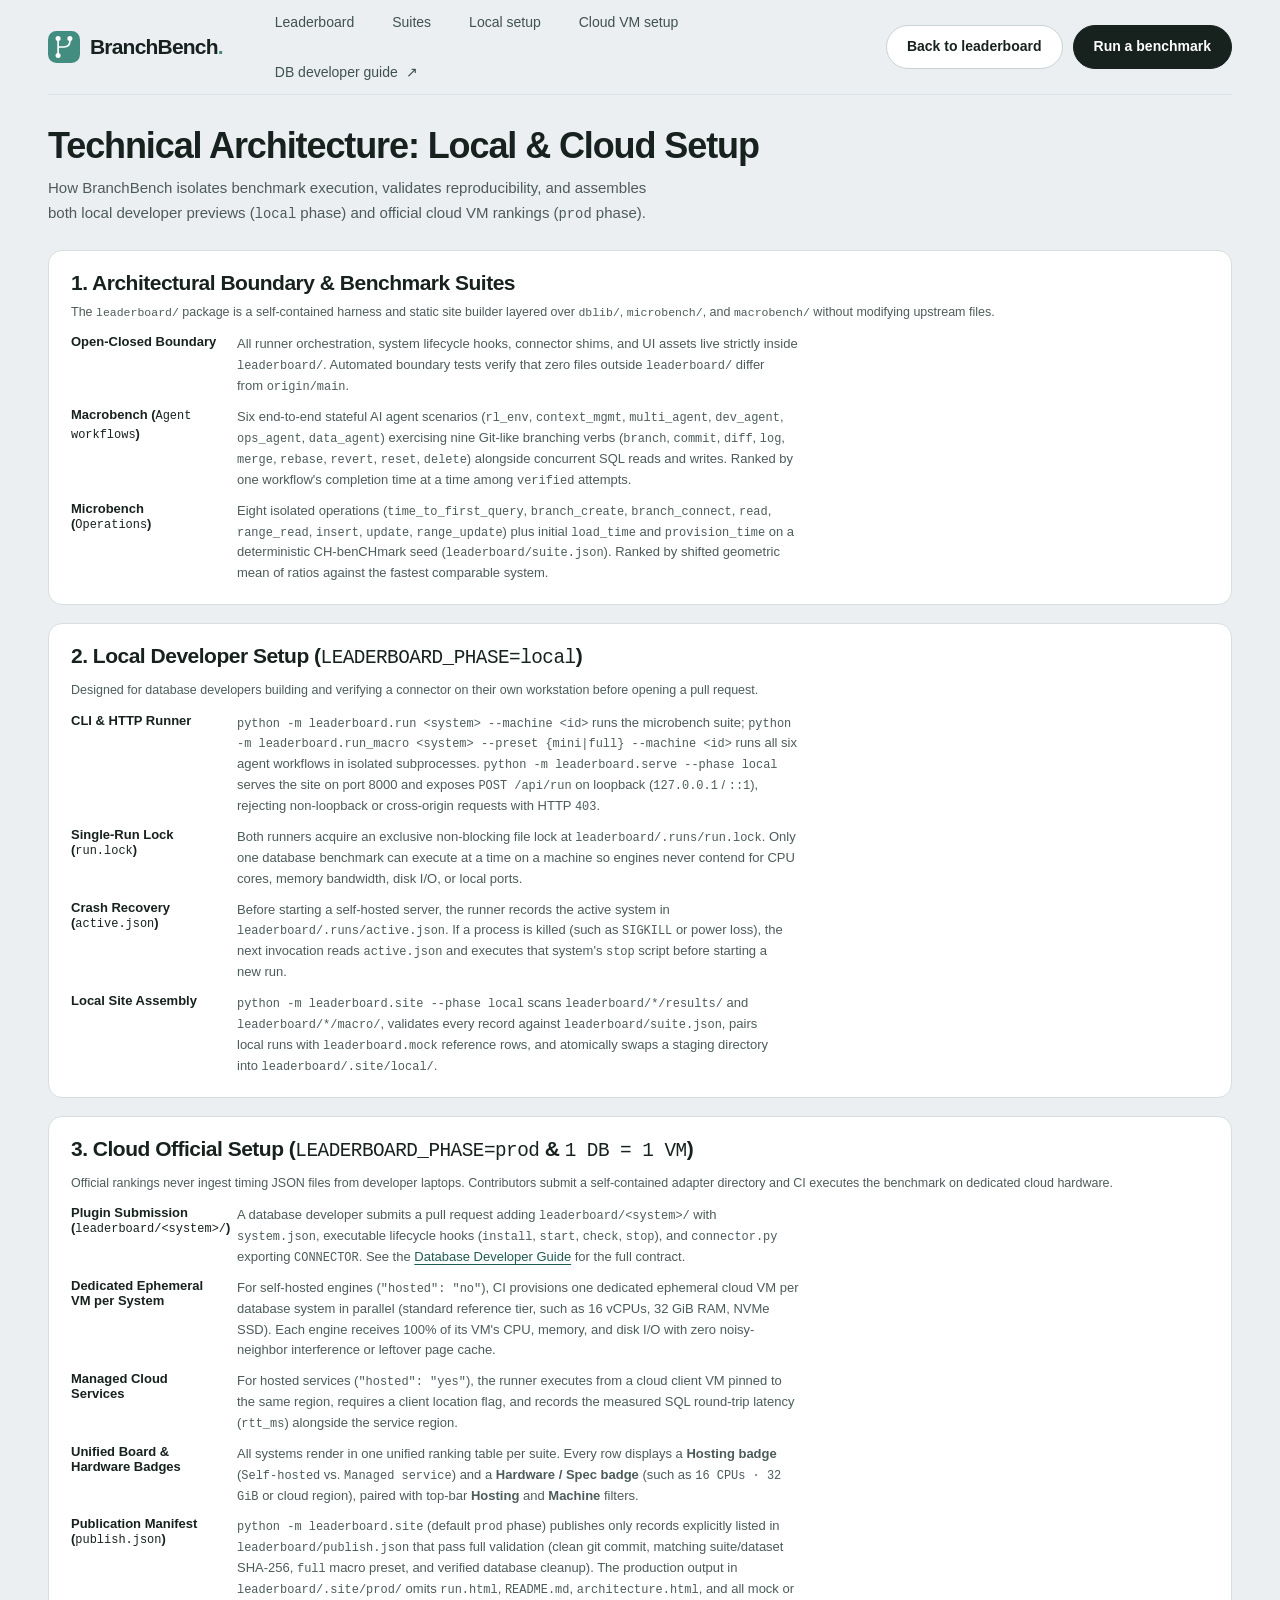
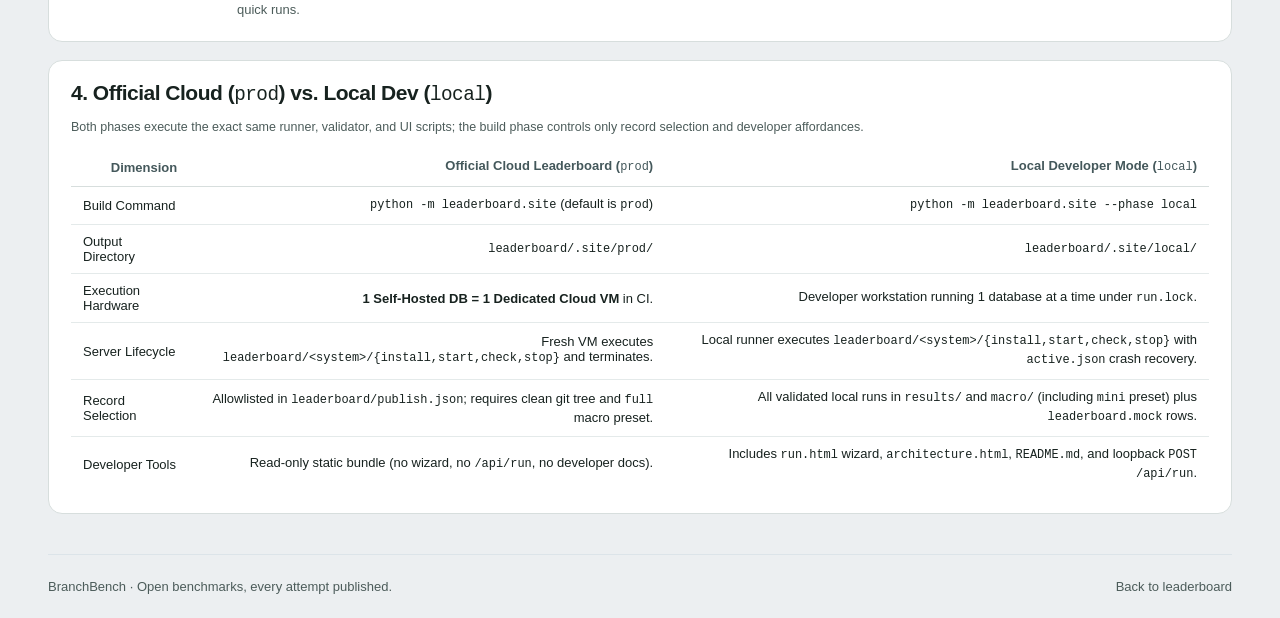
==== commit 92baea99: "docs(leaderboard): add local vs cloud technical architecture HTML page to local site build" ====
--- a/leaderboard/architecture.html
+++ b/leaderboard/architecture.html
@@ -2,130 +2,153 @@
 <html lang="en">
 <head>
 <meta charset="UTF-8">
-<meta name="viewport" content="width=device-width, initial-scale=1.0">
-<meta name="theme-color" content="#f6f7f9">
-<title>BranchBench — Benchmark &amp; Submission Architecture</title>
+<meta name="viewport" content="width=device-width, initial-scale=1">
+<meta name="theme-color" content="#eceff1">
+<meta name="description" content="Technical architecture of BranchBench for local developer benchmarking and official cloud VM leaderboard runs.">
+<title>Technical architecture · BranchBench</title>
+<link rel="icon" href="data:image/svg+xml,%3Csvg xmlns='http://www.w3.org/2000/svg' viewBox='0 0 40 40'%3E%3Crect width='40' height='40' rx='10' fill='%23428c80'/%3E%3Cpath d='M13 10v20m0-10h7q7 0 7-7v-3' fill='none' stroke='white' stroke-width='3'/%3E%3C/svg%3E">
 <link rel="stylesheet" href="styles.css">
 </head>
 <body>
-<header class="site-header">
-    <div class="shell header-bar">
-        <a class="brand" href="index.html">
-            <span class="brand-mark" aria-hidden="true"><svg viewBox="0 0 20 20"><path d="M5 3v14M5 8c4 0 5 3 10 3M5 13c4 0 5-5 10-5"/><circle cx="5" cy="3" r="2"/><circle cx="5" cy="17" r="2"/><circle cx="15" cy="8" r="2"/><circle cx="15" cy="11" r="2"/></svg></span>
-            <span class="brand-name">BranchBench</span>
-        </a>
-        <nav class="site-nav" aria-label="Page sections">
-            <a href="index.html#agent-workflows">Leaderboard</a>
-            <a href="#what-we-test">What we test</a>
-            <a href="#submission-flow">DB submission (1 DB = 1 VM)</a>
-            <a href="#prod-vs-local">Official vs. Local Dev</a>
-        </nav>
-        <div class="header-actions"><a class="button" href="index.html">Back to leaderboard</a><a class="button button-primary" href="run.html">Run a benchmark</a></div>
-    </div>
+<a class="skip-link" href="#main-content">Skip to content</a>
+<header class="site-header shell">
+    <a class="brand" href="index.html" aria-label="BranchBench home">
+        <svg class="brand-mark" width="38" height="38" viewBox="0 0 38 38" aria-hidden="true"><rect width="38" height="38" rx="10" fill="currentColor"/><path d="M12 9v20m0-10h7q7 0 7-7V9"/><g><circle cx="12" cy="9" r="3"/><circle cx="12" cy="29" r="3"/><circle cx="26" cy="9" r="3"/></g></svg>
+        <span class="brand-name">BranchBench<span class="brand-period">.</span></span>
+    </a>
+    <nav class="header-nav" aria-label="Main navigation">
+        <a class="nav-link" href="index.html#agent-workflows">Leaderboard</a>
+        <a class="nav-link" href="#what-we-test">Suites</a>
+        <a class="nav-link" href="#local-architecture">Local setup</a>
+        <a class="nav-link" href="#submission-flow">Cloud VM setup</a>
+        <a class="nav-link" href="README.md">DB developer guide <span aria-hidden="true">↗</span></a>
+    </nav>
+    <div class="header-actions"><a class="button" href="index.html">Back to leaderboard</a><a class="button button-primary" href="run.html">Run a benchmark</a></div>
 </header>
 
-<main class="shell">
-    <section class="board-section">
-        <div class="page-header">
-            <div class="board-title">
-                <h1>Benchmark &amp; Submission Architecture</h1>
-                <p class="page-subtitle">How BranchBench ranks branching databases fairly across self-hosted engines and managed cloud services.</p>
-            </div>
+<main class="shell" id="main-content">
+    <section aria-labelledby="arch-title">
+        <h1 class="page-title" id="arch-title" tabindex="-1">Technical Architecture: Local &amp; Cloud Setup</h1>
+        <p class="section-description">How BranchBench isolates benchmark execution, validates reproducibility, and assembles both local developer previews (<code>local</code> phase) and official cloud VM rankings (<code>prod</code> phase).</p>
+
+        <div class="arch-grid">
+            <section class="panel" id="what-we-test">
+                <h2>1. Architectural Boundary &amp; Benchmark Suites</h2>
+                <p class="panel-note">The <code>leaderboard/</code> package is a self-contained harness and static site builder layered over <code>dblib/</code>, <code>microbench/</code>, and <code>macrobench/</code> without modifying upstream files.</p>
+                <dl class="rule-list">
+                    <div>
+                        <dt>Open-Closed Boundary</dt>
+                        <dd>All runner orchestration, system lifecycle hooks, connector shims, and UI assets live strictly inside <code>leaderboard/</code>. Automated boundary tests verify that zero files outside <code>leaderboard/</code> differ from <code>origin/main</code>.</dd>
+                    </div>
+                    <div>
+                        <dt>Macrobench (<code>Agent workflows</code>)</dt>
+                        <dd>Six end-to-end stateful AI agent scenarios (<code>rl_env</code>, <code>context_mgmt</code>, <code>multi_agent</code>, <code>dev_agent</code>, <code>ops_agent</code>, <code>data_agent</code>) exercising nine Git-like branching verbs (<code>branch</code>, <code>commit</code>, <code>diff</code>, <code>log</code>, <code>merge</code>, <code>rebase</code>, <code>revert</code>, <code>reset</code>, <code>delete</code>) alongside concurrent SQL reads and writes. Ranked by one workflow's completion time at a time among <code>verified</code> attempts.</dd>
+                    </div>
+                    <div>
+                        <dt>Microbench (<code>Operations</code>)</dt>
+                        <dd>Eight isolated operations (<code>time_to_first_query</code>, <code>branch_create</code>, <code>branch_connect</code>, <code>read</code>, <code>range_read</code>, <code>insert</code>, <code>update</code>, <code>range_update</code>) plus initial <code>load_time</code> and <code>provision_time</code> on a deterministic CH-benCHmark seed (<code>leaderboard/suite.json</code>). Ranked by shifted geometric mean of ratios against the fastest comparable system.</dd>
+                    </div>
+                </dl>
+            </section>
+
+            <section class="panel" id="local-architecture">
+                <h2>2. Local Developer Setup (<code>LEADERBOARD_PHASE=local</code>)</h2>
+                <p class="panel-note">Designed for database developers building and verifying a connector on their own workstation before opening a pull request.</p>
+                <dl class="rule-list">
+                    <div>
+                        <dt>CLI &amp; HTTP Runner</dt>
+                        <dd><code>python -m leaderboard.run &lt;system&gt; --machine &lt;id&gt;</code> runs the microbench suite; <code>python -m leaderboard.run_macro &lt;system&gt; --preset {mini|full} --machine &lt;id&gt;</code> runs all six agent workflows in isolated subprocesses. <code>python -m leaderboard.serve --phase local</code> serves the site on port 8000 and exposes <code>POST /api/run</code> on loopback (<code>127.0.0.1</code> / <code>::1</code>), rejecting non-loopback or cross-origin requests with HTTP <code>403</code>.</dd>
+                    </div>
+                    <div>
+                        <dt>Single-Run Lock (<code>run.lock</code>)</dt>
+                        <dd>Both runners acquire an exclusive non-blocking file lock at <code>leaderboard/.runs/run.lock</code>. Only one database benchmark can execute at a time on a machine so engines never contend for CPU cores, memory bandwidth, disk I/O, or local ports.</dd>
+                    </div>
+                    <div>
+                        <dt>Crash Recovery (<code>active.json</code>)</dt>
+                        <dd>Before starting a self-hosted server, the runner records the active system in <code>leaderboard/.runs/active.json</code>. If a process is killed (such as <code>SIGKILL</code> or power loss), the next invocation reads <code>active.json</code> and executes that system's <code>stop</code> script before starting a new run.</dd>
+                    </div>
+                    <div>
+                        <dt>Local Site Assembly</dt>
+                        <dd><code>python -m leaderboard.site --phase local</code> scans <code>leaderboard/*/results/</code> and <code>leaderboard/*/macro/</code>, validates every record against <code>leaderboard/suite.json</code>, pairs local runs with <code>leaderboard.mock</code> reference rows, and atomically swaps a staging directory into <code>leaderboard/.site/local/</code>.</dd>
+                    </div>
+                </dl>
+            </section>
+
+            <section class="panel" id="submission-flow">
+                <h2>3. Cloud Official Setup (<code>LEADERBOARD_PHASE=prod</code> &amp; <code>1 DB = 1 VM</code>)</h2>
+                <p class="panel-note">Official rankings never ingest timing JSON files from developer laptops. Contributors submit a self-contained adapter directory and CI executes the benchmark on dedicated cloud hardware.</p>
+                <dl class="rule-list">
+                    <div>
+                        <dt>Plugin Submission (<code>leaderboard/&lt;system&gt;/</code>)</dt>
+                        <dd>A database developer submits a pull request adding <code>leaderboard/&lt;system&gt;/</code> with <code>system.json</code>, executable lifecycle hooks (<code>install</code>, <code>start</code>, <code>check</code>, <code>stop</code>), and <code>connector.py</code> exporting <code>CONNECTOR</code>. See the <a class="text-link" href="README.md">Database Developer Guide</a> for the full contract.</dd>
+                    </div>
+                    <div>
+                        <dt>Dedicated Ephemeral VM per System</dt>
+                        <dd>For self-hosted engines (<code>"hosted": "no"</code>), CI provisions one dedicated ephemeral cloud VM per database system in parallel (standard reference tier, such as 16 vCPUs, 32 GiB RAM, NVMe SSD). Each engine receives 100% of its VM's CPU, memory, and disk I/O with zero noisy-neighbor interference or leftover page cache.</dd>
+                    </div>
+                    <div>
+                        <dt>Managed Cloud Services</dt>
+                        <dd>For hosted services (<code>"hosted": "yes"</code>), the runner executes from a cloud client VM pinned to the same region, requires a client location flag, and records the measured SQL round-trip latency (<code>rtt_ms</code>) alongside the service region.</dd>
+                    </div>
+                    <div>
+                        <dt>Unified Board &amp; Hardware Badges</dt>
+                        <dd>All systems render in one unified ranking table per suite. Every row displays a <strong>Hosting badge</strong> (<code>Self-hosted</code> vs. <code>Managed service</code>) and a <strong>Hardware / Spec badge</strong> (such as <code>16 CPUs · 32 GiB</code> or cloud region), paired with top-bar <strong>Hosting</strong> and <strong>Machine</strong> filters.</dd>
+                    </div>
+                    <div>
+                        <dt>Publication Manifest (<code>publish.json</code>)</dt>
+                        <dd><code>python -m leaderboard.site</code> (default <code>prod</code> phase) publishes only records explicitly listed in <code>leaderboard/publish.json</code> that pass full validation (clean git commit, matching suite/dataset SHA-256, <code>full</code> macro preset, and verified database cleanup). The production output in <code>leaderboard/.site/prod/</code> omits <code>run.html</code>, <code>README.md</code>, <code>architecture.html</code>, and all mock or quick runs.</dd>
+                    </div>
+                </dl>
+            </section>
+
+            <section class="panel" id="prod-vs-local">
+                <h2>4. Official Cloud (<code>prod</code>) vs. Local Dev (<code>local</code>)</h2>
+                <p class="panel-note">Both phases execute the exact same runner, validator, and UI scripts; the build phase controls only record selection and developer affordances.</p>
+                <div class="scroll">
+                    <table class="detail-table" aria-label="Comparison between Official Cloud Architecture and Local Dev Architecture">
+                        <thead>
+                            <tr>
+                                <th scope="col">Dimension</th>
+                                <th scope="col">Official Cloud Leaderboard (<code>prod</code>)</th>
+                                <th scope="col">Local Developer Mode (<code>local</code>)</th>
+                            </tr>
+                        </thead>
+                        <tbody>
+                            <tr>
+                                <th scope="row">Build Command</th>
+                                <td><code>python -m leaderboard.site</code> (default is <code>prod</code>)</td>
+                                <td><code>python -m leaderboard.site --phase local</code></td>
+                            </tr>
+                            <tr>
+                                <th scope="row">Output Directory</th>
+                                <td><code>leaderboard/.site/prod/</code></td>
+                                <td><code>leaderboard/.site/local/</code></td>
+                            </tr>
+                            <tr>
+                                <th scope="row">Execution Hardware</th>
+                                <td><strong>1 Self-Hosted DB = 1 Dedicated Cloud VM</strong> in CI.</td>
+                                <td>Developer workstation running 1 database at a time under <code>run.lock</code>.</td>
+                            </tr>
+                            <tr>
+                                <th scope="row">Server Lifecycle</th>
+                                <td>Fresh VM executes <code>leaderboard/&lt;system&gt;/{install,start,check,stop}</code> and terminates.</td>
+                                <td>Local runner executes <code>leaderboard/&lt;system&gt;/{install,start,check,stop}</code> with <code>active.json</code> crash recovery.</td>
+                            </tr>
+                            <tr>
+                                <th scope="row">Record Selection</th>
+                                <td>Allowlisted in <code>leaderboard/publish.json</code>; requires clean git tree and <code>full</code> macro preset.</td>
+                                <td>All validated local runs in <code>results/</code> and <code>macro/</code> (including <code>mini</code> preset) plus <code>leaderboard.mock</code> rows.</td>
+                            </tr>
+                            <tr>
+                                <th scope="row">Developer Tools</th>
+                                <td>Read-only static bundle (no wizard, no <code>/api/run</code>, no developer docs).</td>
+                                <td>Includes <code>run.html</code> wizard, <code>architecture.html</code>, <code>README.md</code>, and loopback <code>POST /api/run</code>.</td>
+                            </tr>
+                        </tbody>
+                    </table>
+                </div>
+            </section>
         </div>
-
-        <section class="panel" id="what-we-test">
-            <h2>1. What We Measure</h2>
-            <p class="panel-note">BranchBench evaluates databases that support Git-like branching, copy-on-write forks, and point-in-time recovery for AI agent workloads.</p>
-            <dl class="rule-list">
-                <div>
-                    <dt>Macrobench (<code>Agent workflows</code>)</dt>
-                    <dd>Six end-to-end agent scenarios (<code>S1 RL environment</code>, <code>S2 Context management</code>, <code>S3 Multi-agent</code>, <code>S4 Dev agent</code>, <code>S5 Ops agent</code>, <code>S6 Data agent</code>) exercising nine branching verbs (<code>branch</code>, <code>commit</code>, <code>diff</code>, <code>log</code>, <code>merge</code>, <code>rebase</code>, <code>revert</code>, <code>reset</code>, <code>delete</code>) alongside concurrent SQL reads and writes.</dd>
-                </div>
-                <div>
-                    <dt>Microbench (<code>Operations</code>)</dt>
-                    <dd>Isolated primitive latencies on a seeded CH-benCHmark dataset: <strong>Time to first query</strong> on a new branch, branch creation &amp; connection chains, point/range reads &amp; writes, and initial data load.</dd>
-                </div>
-            </dl>
-        </section>
-
-        <section class="panel" id="fairness">
-            <h2>2. Hardware Fairness &amp; Isolation</h2>
-            <p class="panel-note">Databases range from single-binary engines (Dolt, Postgres) to distributed clusters (TiDB, MatrixOne, SeekDB) and cloud serverless services (Neon). BranchBench uses a unified table with explicit hardware attribution:</p>
-            <dl class="rule-list">
-                <div>
-                    <dt>Unified Table + Row Badges</dt>
-                    <dd>All systems appear in one unified table per suite. Every row displays a <strong>Hosting badge</strong> (<code>Self-hosted</code> vs. <code>Managed service</code>) and a <strong>Hardware / Spec badge</strong> (e.g. <code>16 CPUs · 32 GiB</code> or cloud region <code>aws-us-east-1</code>).</dd>
-                </div>
-                <div>
-                    <dt>Standard Reference VM Default</dt>
-                    <dd>Official self-hosted runs default to one standard cloud VM tier (e.g. AWS <code>c6i.4xlarge</code>: 16 vCPUs, 32 GiB RAM, NVMe SSD). If a distributed engine requires a larger VM tier to boot, its badge and the top-bar <strong>Machine</strong> filter make the hardware difference visible immediately.</dd>
-                </div>
-            </dl>
-        </section>
-
-        <section class="panel" id="submission-flow">
-            <h2>3. How Database Developers Submit a System (<code>1 Self-Hosted DB = 1 VM</code>)</h2>
-            <p class="panel-note">Contributors submit code and lifecycle hooks — never timing JSON files from their own laptops.</p>
-            <dl class="rule-list">
-                <div>
-                    <dt>Step 1 — Self-Contained Plugin Folder (<code>leaderboard/&lt;system&gt;/</code>)</dt>
-                    <dd>Add a self-contained directory inside <code>leaderboard/&lt;system&gt;/</code> without modifying core files outside <code>leaderboard/</code>:
-                        <code>system.json</code> (metadata, hosting mode, capability tags),
-                        <code>connector.py</code> (exporting <code>CONNECTOR</code> subclassing <code>leaderboard.connector.Connector</code>), and executable lifecycle scripts (<code>install</code>, <code>start</code>, <code>check</code>, <code>stop</code>) for self-hosted servers.</dd>
-                </div>
-                <div>
-                    <dt>Step 2 — Ephemeral VM per System</dt>
-                    <dd>CI launches <strong>1 dedicated ephemeral cloud VM per self-hosted system</strong> in parallel. Each database gets 100% of its VM's CPU, RAM, and disk I/O with zero noisy-neighbor interference or leftover OS page cache from other engines.</dd>
-                </div>
-                <div>
-                    <dt>Step 3 — Validate &amp; Publish</dt>
-                    <dd>Each VM executes the system's lifecycle hooks via <code>python -m leaderboard.run &lt;system&gt; --machine &lt;vm&gt;</code> and <code>python -m leaderboard.run_macro &lt;system&gt; --preset full --machine &lt;vm&gt;</code>, verifies all correctness invariants and cleanup checks, and records the validated result path in <code>leaderboard/publish.json</code>.</dd>
-                </div>
-            </dl>
-        </section>
-
-        <section class="panel" id="prod-vs-local">
-            <h2>4. Official Leaderboard (<code>prod</code>) vs. Local Dev Architecture (<code>local</code>)</h2>
-            <p class="panel-note">The same codebase powers both the public leaderboard and local developer benchmarking, separated by build phase:</p>
-            <div class="table-scroll">
-                <table class="detail-table" aria-label="Comparison between Official Prod Architecture and Local Dev Architecture">
-                    <thead>
-                        <tr>
-                            <th scope="col">Dimension</th>
-                            <th scope="col">Official Public Leaderboard (<code>--phase prod</code>)</th>
-                            <th scope="col">Local Developer Mode (<code>--phase local</code>)</th>
-                        </tr>
-                    </thead>
-                    <tbody>
-                        <tr>
-                            <th scope="row">Primary Goal</th>
-                            <td>Universal, apples-to-apples public comparison across database systems.</td>
-                            <td>Fast connector development, local hardware testing, and debugging via <code>run.html</code>.</td>
-                        </tr>
-                        <tr>
-                            <th scope="row">Execution Environment</th>
-                            <td><strong>1 System = 1 Ephemeral Cloud VM</strong> (dedicated CPU/RAM/NVMe per database in CI).</td>
-                            <td>Developer's own workstation/laptop (e.g. <code>apple-m5-32gb</code>) running 1 database at a time.</td>
-                        </tr>
-                        <tr>
-                            <th scope="row">Database Lifecycle</th>
-                            <td>Fresh VM runs <code>leaderboard/&lt;system&gt;/{install,start,check,stop}</code> from scratch, then destroys the VM.</td>
-                            <td><code>leaderboard.run</code> invokes <code>leaderboard/&lt;system&gt;/{install,start,check,stop}</code> locally around the benchmark run.</td>
-                        </tr>
-                        <tr>
-                            <th scope="row">Data Source Gate</th>
-                            <td>Strictly allowlisted by <code>leaderboard/publish.json</code>; requires clean git commit &amp; <code>full</code> preset.</td>
-                            <td>Auto-discovers all validated local runs in <code>leaderboard/*/results/</code> and <code>leaderboard/*/macro/</code>.</td>
-                        </tr>
-                        <tr>
-                            <th scope="row">Interactive Runner UI</th>
-                            <td>Static read-only site (<code>run.html</code> and <code>/api/run</code> omitted).</td>
-                            <td>Includes <code>run.html</code> wizard + live <code>leaderboard.serve</code> HTTP runner (<code>/api/run</code>, live logs).</td>
-                        </tr>
-                    </tbody>
-                </table>
-            </div>
-        </section>
     </section>
 </main>
 <footer class="site-footer shell"><span>BranchBench <span aria-hidden="true">·</span> Open benchmarks, every attempt published.</span><a href="index.html">Back to leaderboard</a></footer>
--- a/leaderboard/styles.css
+++ b/leaderboard/styles.css
@@ -352,7 +352,9 @@
 .heatmap-panel .scroll { flex: 1; }
 .heatmap { height: 100%; }
 .panel { min-width: 0; margin: 0; padding: 20px 22px; border-radius: var(--radius-card); }
+.panel h2 { margin: 0 0 8px; font-size: 21px; font-weight: 600; letter-spacing: -.5px; }
 .panel h3 { margin: 0; font-size: 16px; font-weight: 600; letter-spacing: -.3px; }
+.arch-grid { display: grid; gap: 18px; margin-top: 24px; }
 .panel-head { display: flex; flex-wrap: wrap; align-items: center; justify-content: space-between; gap: 8px 16px; }
 .panel-note { margin: 6px 0 12px; color: var(--muted); font-size: 12.5px; line-height: 1.55; }
 .heat-key { display: inline-flex; align-items: center; gap: 8px; color: var(--muted); font-size: 12px; }
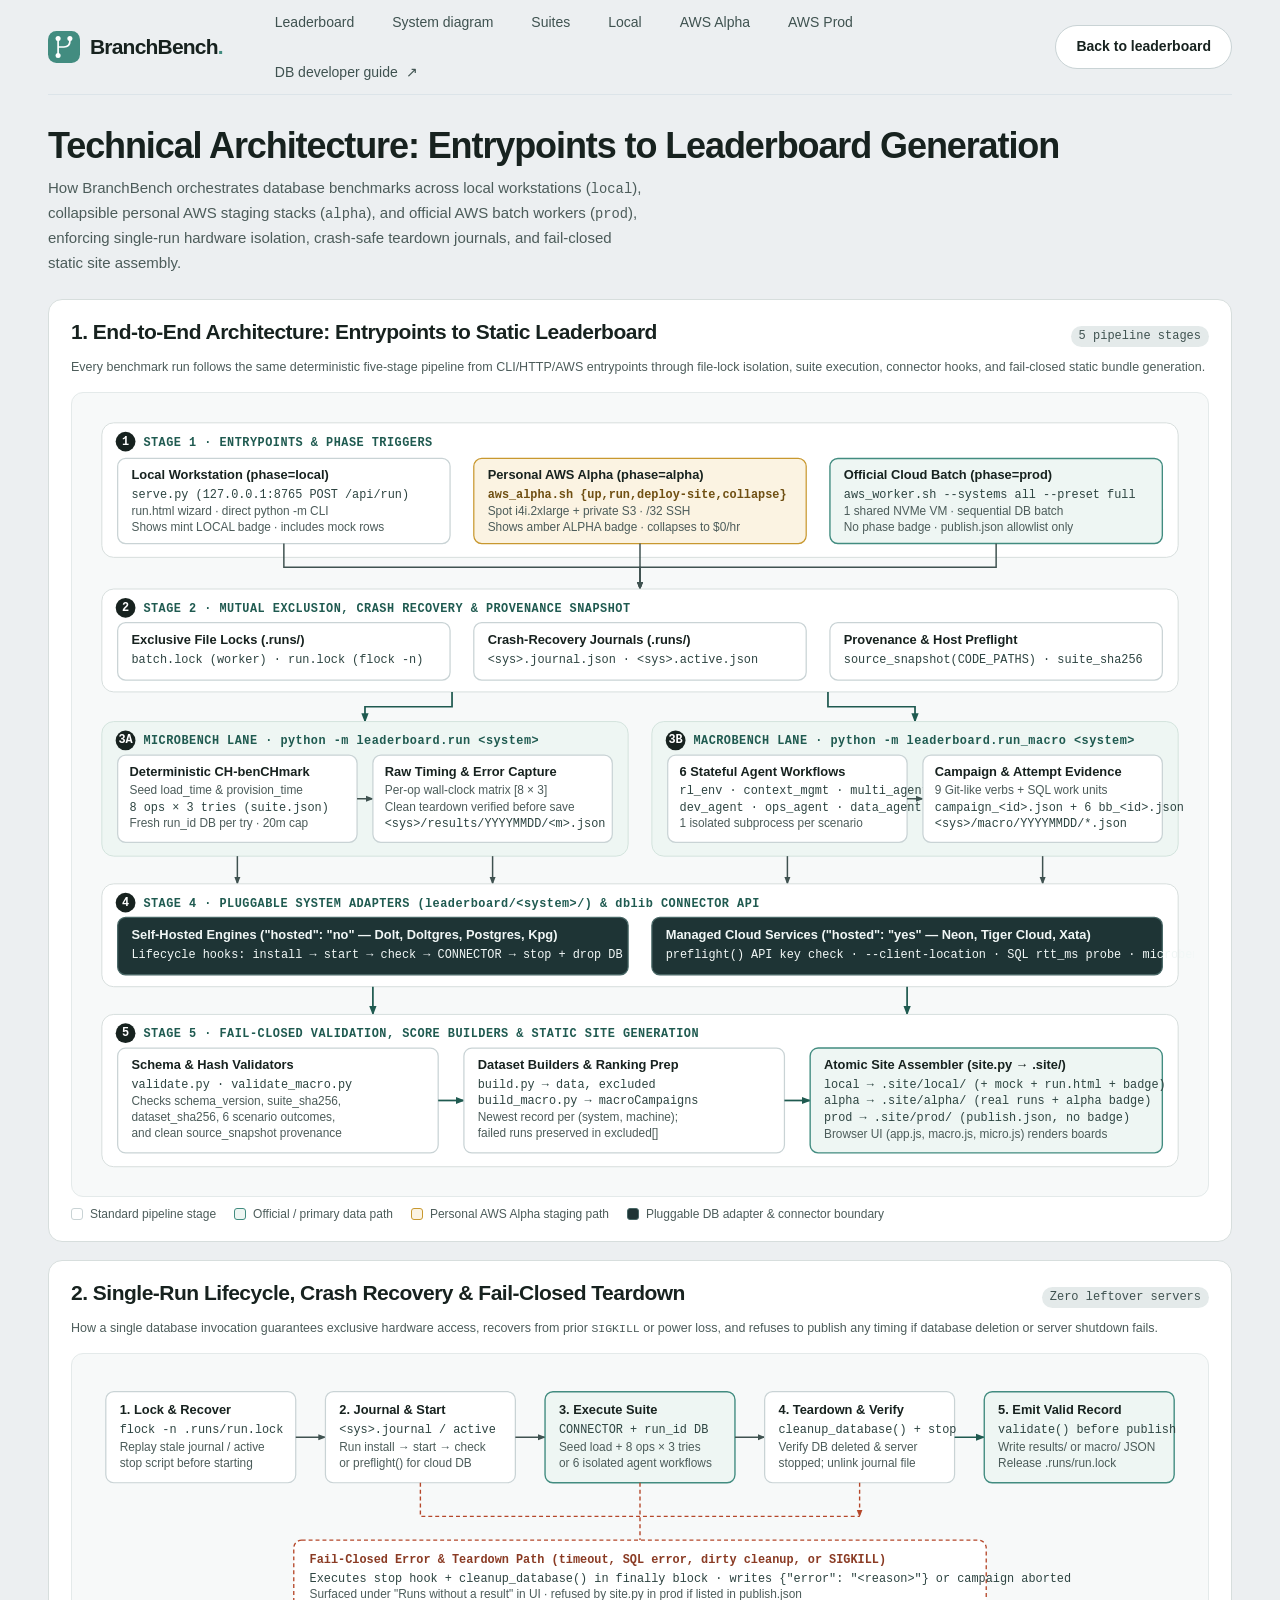
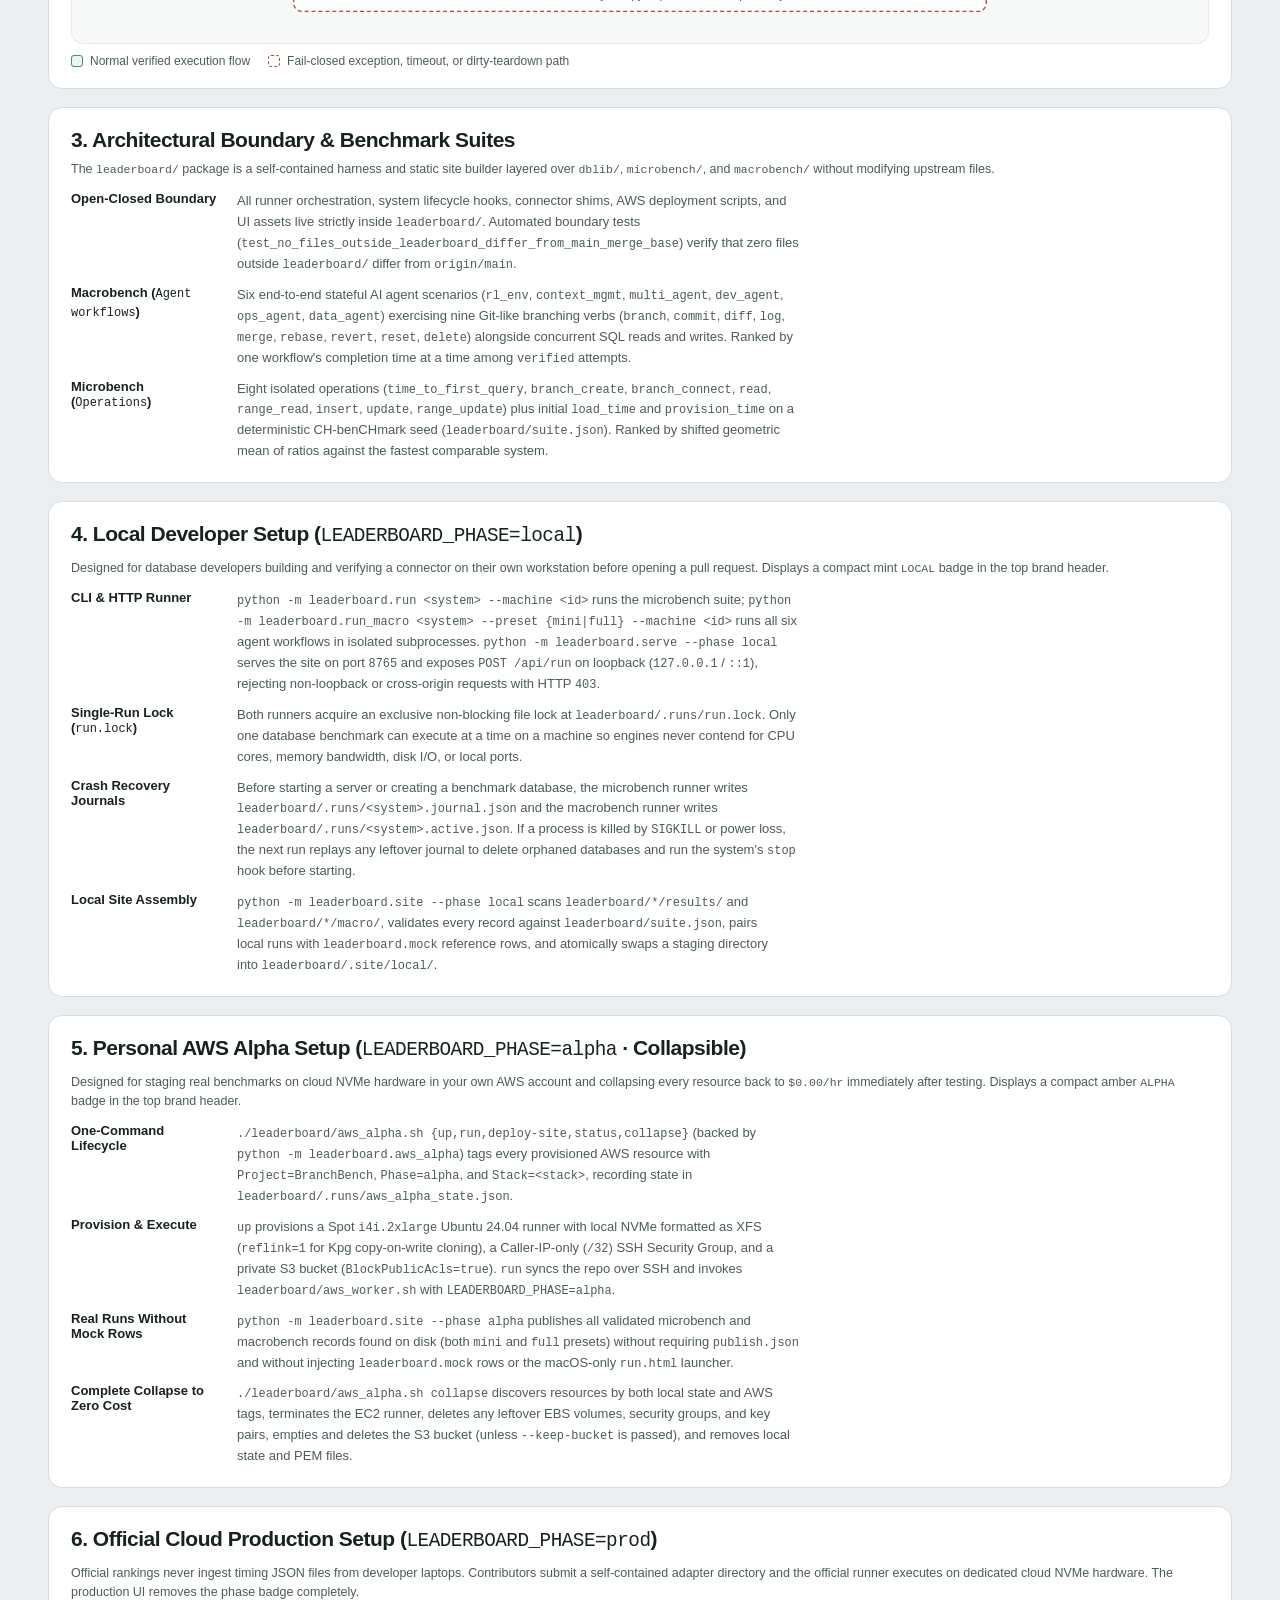
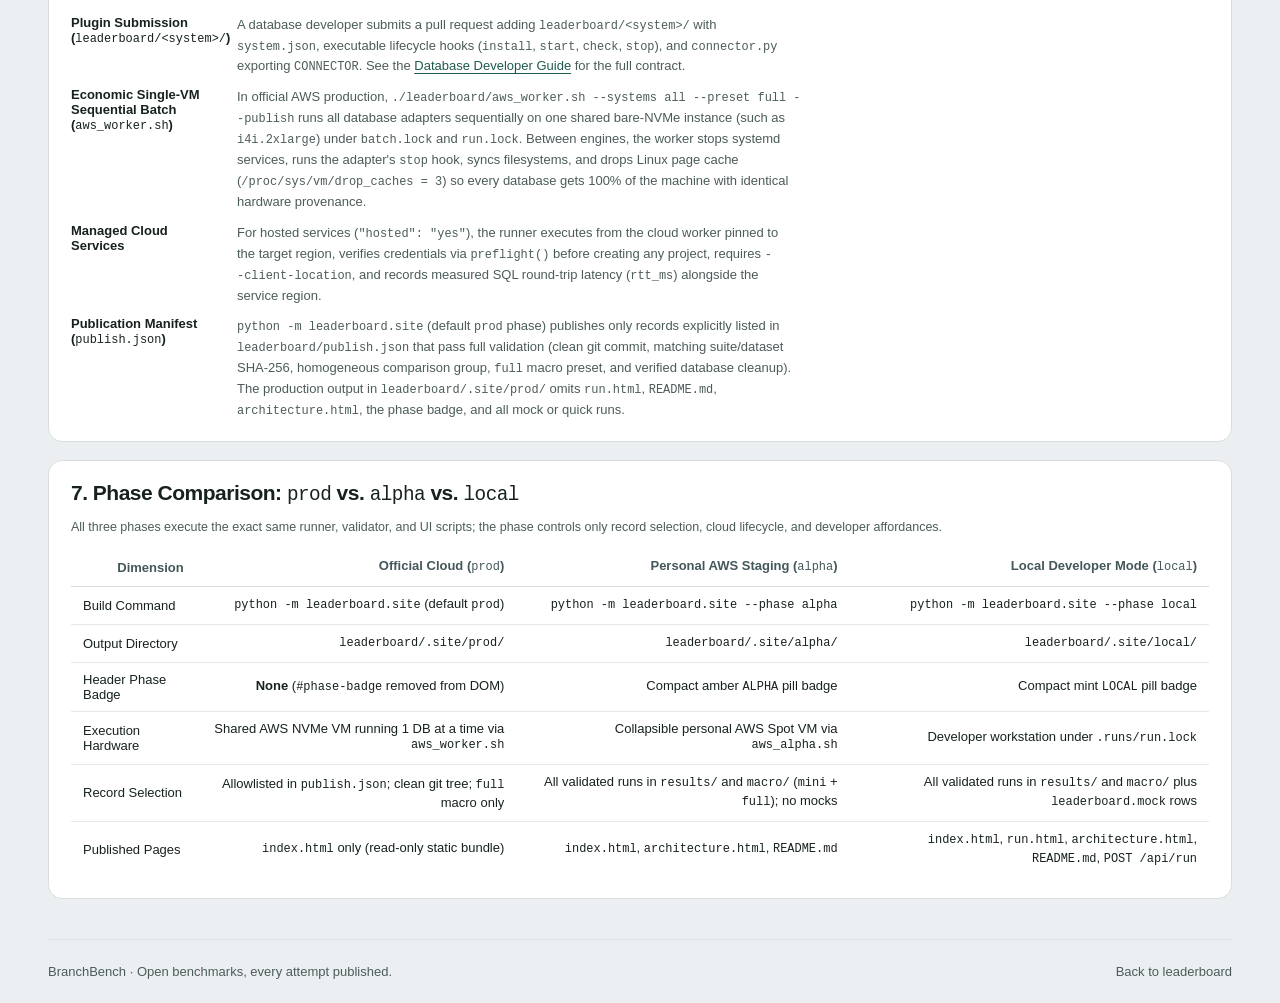
==== commit 66086266: "leaderboard: add non-prod phase badge and end-to-end architecture SVG diagrams" ====
--- a/leaderboard/architecture.html
+++ b/leaderboard/architecture.html
@@ -4,7 +4,7 @@
 <meta charset="UTF-8">
 <meta name="viewport" content="width=device-width, initial-scale=1">
 <meta name="theme-color" content="#eceff1">
-<meta name="description" content="Technical architecture of BranchBench for local developer benchmarking and official cloud VM leaderboard runs.">
+<meta name="description" content="End-to-end technical architecture of BranchBench from CLI, HTTP, and AWS entrypoints to validated static leaderboard result generation.">
 <title>Technical architecture · BranchBench</title>
 <link rel="icon" href="data:image/svg+xml,%3Csvg xmlns='http://www.w3.org/2000/svg' viewBox='0 0 40 40'%3E%3Crect width='40' height='40' rx='10' fill='%23428c80'/%3E%3Cpath d='M13 10v20m0-10h7q7 0 7-7v-3' fill='none' stroke='white' stroke-width='3'/%3E%3C/svg%3E">
 <link rel="stylesheet" href="styles.css">
@@ -18,27 +18,279 @@
     </a>
     <nav class="header-nav" aria-label="Main navigation">
         <a class="nav-link" href="index.html#agent-workflows">Leaderboard</a>
+        <a class="nav-link" href="#system-diagram">System diagram</a>
         <a class="nav-link" href="#what-we-test">Suites</a>
-        <a class="nav-link" href="#local-architecture">Local setup</a>
-        <a class="nav-link" href="#submission-flow">Cloud VM setup</a>
+        <a class="nav-link" href="#local-architecture">Local</a>
+        <a class="nav-link" href="#alpha-architecture">AWS Alpha</a>
+        <a class="nav-link" href="#submission-flow">AWS Prod</a>
         <a class="nav-link" href="README.md">DB developer guide <span aria-hidden="true">↗</span></a>
     </nav>
-    <div class="header-actions"><a class="button" href="index.html">Back to leaderboard</a><a class="button button-primary" href="run.html">Run a benchmark</a></div>
+    <div class="header-actions"><a class="button" href="index.html">Back to leaderboard</a></div>
 </header>
 
 <main class="shell" id="main-content">
     <section aria-labelledby="arch-title">
-        <h1 class="page-title" id="arch-title" tabindex="-1">Technical Architecture: Local &amp; Cloud Setup</h1>
-        <p class="section-description">How BranchBench isolates benchmark execution, validates reproducibility, and assembles both local developer previews (<code>local</code> phase) and official cloud VM rankings (<code>prod</code> phase).</p>
+        <h1 class="page-title" id="arch-title" tabindex="-1">Technical Architecture: Entrypoints to Leaderboard Generation</h1>
+        <p class="section-description">How BranchBench orchestrates database benchmarks across local workstations (<code>local</code>), collapsible personal AWS staging stacks (<code>alpha</code>), and official AWS batch workers (<code>prod</code>), enforcing single-run hardware isolation, crash-safe teardown journals, and fail-closed static site assembly.</p>
 
         <div class="arch-grid">
+            <section class="panel" id="system-diagram">
+                <div class="panel-head">
+                    <h2>1. End-to-End Architecture: Entrypoints to Static Leaderboard</h2>
+                    <span class="count-badge">5 pipeline stages</span>
+                </div>
+                <p class="panel-note">Every benchmark run follows the same deterministic five-stage pipeline from CLI/HTTP/AWS entrypoints through file-lock isolation, suite execution, connector hooks, and fail-closed static bundle generation.</p>
+
+                <div class="arch-diagram-frame" role="region" aria-label="End-to-end technical architecture diagram">
+                    <svg class="arch-svg" viewBox="0 0 1120 784" role="img" aria-labelledby="arch-svg-title arch-svg-desc">
+                        <title id="arch-svg-title">BranchBench End-to-End Architecture Pipeline</title>
+                        <desc id="arch-svg-desc">Five-stage architecture diagram showing Stage 1 Entrypoints (Local serve.py/CLI, Personal AWS Alpha aws_alpha.sh, and Official Cloud Batch aws_worker.sh), Stage 2 Mutual Exclusion and Provenance Gate (batch.lock, run.lock, crash recovery journals, and git source snapshot), Stage 3 Microbench and Macrobench Execution Lanes, Stage 4 Pluggable System Adapters and dblib Connectors, and Stage 5 Fail-Closed Validators, Score Builders, and Atomic Site Assembler.</desc>
+                        <defs>
+                            <marker id="mk-ink" viewBox="0 0 10 10" refX="8" refY="5" markerWidth="6" markerHeight="6" orient="auto-start-reverse">
+                                <path class="arrow-ink" d="M 0 1.5 L 9 5 L 0 8.5 z"/>
+                            </marker>
+                            <marker id="mk-accent" viewBox="0 0 10 10" refX="8" refY="5" markerWidth="6" markerHeight="6" orient="auto-start-reverse">
+                                <path class="arrow-accent" d="M 0 1.5 L 9 5 L 0 8.5 z"/>
+                            </marker>
+                            <marker id="mk-bad" viewBox="0 0 10 10" refX="8" refY="5" markerWidth="6" markerHeight="6" orient="auto-start-reverse">
+                                <path class="arrow-bad" d="M 0 1.5 L 9 5 L 0 8.5 z"/>
+                            </marker>
+                        </defs>
+
+                        <!-- STAGE 1: ENTRYPOINTS -->
+                        <rect class="lane-bg" x="16" y="16" width="1088" height="136" rx="12"/>
+                        <circle class="step-badge" cx="40" cy="35" r="10"/>
+                        <text class="step-num" x="40" y="35">1</text>
+                        <text class="lane-kicker" x="58" y="39">STAGE 1 · ENTRYPOINTS &amp; PHASE TRIGGERS</text>
+
+                        <rect class="node-card" x="32" y="52" width="336" height="86" rx="8"/>
+                        <text class="node-title" x="46" y="73">Local Workstation (phase=local)</text>
+                        <text class="node-mono" x="46" y="92">serve.py (127.0.0.1:8765 POST /api/run)</text>
+                        <text class="node-sub" x="46" y="109">run.html wizard · direct python -m CLI</text>
+                        <text class="node-sub" x="46" y="125">Shows mint LOCAL badge · includes mock rows</text>
+
+                        <rect class="node-warn" x="392" y="52" width="336" height="86" rx="8"/>
+                        <text class="node-title" x="406" y="73">Personal AWS Alpha (phase=alpha)</text>
+                        <text class="node-warn-ink" x="406" y="92">aws_alpha.sh {up,run,deploy-site,collapse}</text>
+                        <text class="node-sub" x="406" y="109">Spot i4i.2xlarge + private S3 · /32 SSH</text>
+                        <text class="node-sub" x="406" y="125">Shows amber ALPHA badge · collapses to $0/hr</text>
+
+                        <rect class="node-accent" x="752" y="52" width="336" height="86" rx="8"/>
+                        <text class="node-title" x="766" y="73">Official Cloud Batch (phase=prod)</text>
+                        <text class="node-mono" x="766" y="92">aws_worker.sh --systems all --preset full</text>
+                        <text class="node-sub" x="766" y="109">1 shared NVMe VM · sequential DB batch</text>
+                        <text class="node-sub" x="766" y="125">No phase badge · publish.json allowlist only</text>
+
+                        <!-- Connectors Stage 1 -> Stage 2 -->
+                        <path class="edge" d="M 200 138 V 162 H 560 V 184" marker-end="url(#mk-ink)"/>
+                        <path class="edge" d="M 560 138 V 184" marker-end="url(#mk-ink)"/>
+                        <path class="edge" d="M 920 138 V 162 H 560 V 184" marker-end="url(#mk-ink)"/>
+
+                        <!-- STAGE 2: MUTUAL EXCLUSION & PROVENANCE GATE -->
+                        <rect class="lane-bg" x="16" y="184" width="1088" height="104" rx="12"/>
+                        <circle class="step-badge" cx="40" cy="203" r="10"/>
+                        <text class="step-num" x="40" y="203">2</text>
+                        <text class="lane-kicker" x="58" y="207">STAGE 2 · MUTUAL EXCLUSION, CRASH RECOVERY &amp; PROVENANCE SNAPSHOT</text>
+
+                        <rect class="node-card" x="32" y="218" width="336" height="58" rx="8"/>
+                        <text class="node-title" x="46" y="240">Exclusive File Locks (.runs/)</text>
+                        <text class="node-mono" x="46" y="259">batch.lock (worker) · run.lock (flock -n)</text>
+
+                        <rect class="node-card" x="392" y="218" width="336" height="58" rx="8"/>
+                        <text class="node-title" x="406" y="240">Crash-Recovery Journals (.runs/)</text>
+                        <text class="node-mono" x="406" y="259">&lt;sys&gt;.journal.json · &lt;sys&gt;.active.json</text>
+
+                        <rect class="node-card" x="752" y="218" width="336" height="58" rx="8"/>
+                        <text class="node-title" x="766" y="240">Provenance &amp; Host Preflight</text>
+                        <text class="node-mono" x="766" y="259">source_snapshot(CODE_PATHS) · suite_sha256</text>
+
+                        <!-- Connectors Stage 2 -> Stage 3 -->
+                        <path class="edge-accent" d="M 370 288 V 303 H 282 V 318" marker-end="url(#mk-accent)"/>
+                        <path class="edge-accent" d="M 750 288 V 303 H 838 V 318" marker-end="url(#mk-accent)"/>
+
+                        <!-- STAGE 3A: MICROBENCH LANE -->
+                        <rect class="lane-bg-tint" x="16" y="318" width="532" height="136" rx="12"/>
+                        <circle class="step-badge" cx="40" cy="337" r="10"/>
+                        <text class="step-num" x="40" y="337">3A</text>
+                        <text class="lane-kicker" x="58" y="341">MICROBENCH LANE · python -m leaderboard.run &lt;system&gt;</text>
+
+                        <rect class="node-card" x="32" y="352" width="242" height="88" rx="8"/>
+                        <text class="node-title" x="44" y="373">Deterministic CH-benCHmark</text>
+                        <text class="node-sub" x="44" y="391">Seed load_time &amp; provision_time</text>
+                        <text class="node-mono" x="44" y="408">8 ops × 3 tries (suite.json)</text>
+                        <text class="node-sub" x="44" y="425">Fresh run_id DB per try · 20m cap</text>
+
+                        <path class="edge" d="M 274 396 H 290" marker-end="url(#mk-ink)"/>
+
+                        <rect class="node-card" x="290" y="352" width="242" height="88" rx="8"/>
+                        <text class="node-title" x="302" y="373">Raw Timing &amp; Error Capture</text>
+                        <text class="node-sub" x="302" y="391">Per-op wall-clock matrix [8 × 3]</text>
+                        <text class="node-sub" x="302" y="408">Clean teardown verified before save</text>
+                        <text class="node-mono" x="302" y="425">&lt;sys&gt;/results/YYYYMMDD/&lt;m&gt;.json</text>
+
+                        <!-- STAGE 3B: MACROBENCH LANE -->
+                        <rect class="lane-bg-tint" x="572" y="318" width="532" height="136" rx="12"/>
+                        <circle class="step-badge" cx="596" cy="337" r="10"/>
+                        <text class="step-num" x="596" y="337">3B</text>
+                        <text class="lane-kicker" x="614" y="341">MACROBENCH LANE · python -m leaderboard.run_macro &lt;system&gt;</text>
+
+                        <rect class="node-card" x="588" y="352" width="242" height="88" rx="8"/>
+                        <text class="node-title" x="600" y="373">6 Stateful Agent Workflows</text>
+                        <text class="node-mono" x="600" y="391">rl_env · context_mgmt · multi_agent</text>
+                        <text class="node-mono" x="600" y="408">dev_agent · ops_agent · data_agent</text>
+                        <text class="node-sub" x="600" y="425">1 isolated subprocess per scenario</text>
+
+                        <path class="edge" d="M 830 396 H 846" marker-end="url(#mk-ink)"/>
+
+                        <rect class="node-card" x="846" y="352" width="242" height="88" rx="8"/>
+                        <text class="node-title" x="858" y="373">Campaign &amp; Attempt Evidence</text>
+                        <text class="node-sub" x="858" y="391">9 Git-like verbs + SQL work units</text>
+                        <text class="node-mono" x="858" y="408">campaign_&lt;id&gt;.json + 6 bb_&lt;id&gt;.json</text>
+                        <text class="node-mono" x="858" y="425">&lt;sys&gt;/macro/YYYYMMDD/*.json</text>
+
+                        <!-- Connectors Stage 3 <-> Stage 4 -->
+                        <path class="edge" d="M 153 454 V 482" marker-end="url(#mk-ink)"/>
+                        <path class="edge" d="M 411 454 V 482" marker-end="url(#mk-ink)"/>
+                        <path class="edge" d="M 709 454 V 482" marker-end="url(#mk-ink)"/>
+                        <path class="edge" d="M 967 454 V 482" marker-end="url(#mk-ink)"/>
+
+                        <!-- STAGE 4: ADAPTER & CONNECTOR LAYER -->
+                        <rect class="lane-bg" x="16" y="482" width="1088" height="104" rx="12"/>
+                        <circle class="step-badge" cx="40" cy="501" r="10"/>
+                        <text class="step-num" x="40" y="501">4</text>
+                        <text class="lane-kicker" x="58" y="505">STAGE 4 · PLUGGABLE SYSTEM ADAPTERS (leaderboard/&lt;system&gt;/) &amp; dblib CONNECTOR API</text>
+
+                        <rect class="node-code" x="32" y="516" width="516" height="58" rx="8"/>
+                        <text class="node-title-inv" x="46" y="538">Self-Hosted Engines ("hosted": "no" — Dolt, Doltgres, Postgres, Kpg)</text>
+                        <text class="node-mono-inv" x="46" y="557">Lifecycle hooks: install → start → check → CONNECTOR → stop + drop DB</text>
+
+                        <rect class="node-code" x="572" y="516" width="516" height="58" rx="8"/>
+                        <text class="node-title-inv" x="586" y="538">Managed Cloud Services ("hosted": "yes" — Neon, Tiger Cloud, Xata)</text>
+                        <text class="node-mono-inv" x="586" y="557">preflight() API key check · --client-location · SQL rtt_ms probe · microbench</text>
+
+                        <!-- Connectors Stage 4 -> Stage 5 -->
+                        <path class="edge-accent" d="M 290 586 V 614" marker-end="url(#mk-accent)"/>
+                        <path class="edge-accent" d="M 830 586 V 614" marker-end="url(#mk-accent)"/>
+
+                        <!-- STAGE 5: VALIDATION, BUILDERS & STATIC SITE ASSEMBLY -->
+                        <rect class="lane-bg" x="16" y="614" width="1088" height="154" rx="12"/>
+                        <circle class="step-badge" cx="40" cy="633" r="10"/>
+                        <text class="step-num" x="40" y="633">5</text>
+                        <text class="lane-kicker" x="58" y="637">STAGE 5 · FAIL-CLOSED VALIDATION, SCORE BUILDERS &amp; STATIC SITE GENERATION</text>
+
+                        <rect class="node-card" x="32" y="648" width="324" height="106" rx="8"/>
+                        <text class="node-title" x="46" y="669">Schema &amp; Hash Validators</text>
+                        <text class="node-mono" x="46" y="688">validate.py · validate_macro.py</text>
+                        <text class="node-sub" x="46" y="706">Checks schema_version, suite_sha256,</text>
+                        <text class="node-sub" x="46" y="722">dataset_sha256, 6 scenario outcomes,</text>
+                        <text class="node-sub" x="46" y="738">and clean source_snapshot provenance</text>
+
+                        <path class="edge-accent" d="M 356 701 H 382" marker-end="url(#mk-accent)"/>
+
+                        <rect class="node-card" x="382" y="648" width="324" height="106" rx="8"/>
+                        <text class="node-title" x="396" y="669">Dataset Builders &amp; Ranking Prep</text>
+                        <text class="node-mono" x="396" y="688">build.py → data, excluded</text>
+                        <text class="node-mono" x="396" y="705">build_macro.py → macroCampaigns</text>
+                        <text class="node-sub" x="396" y="722">Newest record per (system, machine);</text>
+                        <text class="node-sub" x="396" y="738">failed runs preserved in excluded[]</text>
+
+                        <path class="edge-accent" d="M 706 701 H 732" marker-end="url(#mk-accent)"/>
+
+                        <rect class="node-accent" x="732" y="648" width="356" height="106" rx="8"/>
+                        <text class="node-title" x="746" y="669">Atomic Site Assembler (site.py → .site/)</text>
+                        <text class="node-mono" x="746" y="688">local → .site/local/ (+ mock + run.html + badge)</text>
+                        <text class="node-mono" x="746" y="705">alpha → .site/alpha/ (real runs + alpha badge)</text>
+                        <text class="node-mono" x="746" y="722">prod  → .site/prod/  (publish.json, no badge)</text>
+                        <text class="node-sub" x="746" y="739">Browser UI (app.js, macro.js, micro.js) renders boards</text>
+                    </svg>
+                </div>
+
+                <ul class="arch-legend" aria-label="Diagram key">
+                    <li><span class="arch-swatch"></span> Standard pipeline stage</li>
+                    <li><span class="arch-swatch arch-swatch-accent"></span> Official / primary data path</li>
+                    <li><span class="arch-swatch arch-swatch-warn"></span> Personal AWS Alpha staging path</li>
+                    <li><span class="arch-swatch arch-swatch-code"></span> Pluggable DB adapter &amp; connector boundary</li>
+                </ul>
+            </section>
+
+            <section class="panel" id="lifecycle-diagram">
+                <div class="panel-head">
+                    <h2>2. Single-Run Lifecycle, Crash Recovery &amp; Fail-Closed Teardown</h2>
+                    <span class="count-badge">Zero leftover servers</span>
+                </div>
+                <p class="panel-note">How a single database invocation guarantees exclusive hardware access, recovers from prior <code>SIGKILL</code> or power loss, and refuses to publish any timing if database deletion or server shutdown fails.</p>
+
+                <div class="arch-diagram-frame" role="region" aria-label="Single-run lifecycle and crash recovery diagram">
+                    <svg class="arch-svg" viewBox="0 0 1120 264" role="img" aria-labelledby="life-svg-title life-svg-desc">
+                        <title id="life-svg-title">Single-Run Execution Lifecycle and Fail-Closed Recovery Bus</title>
+                        <desc id="life-svg-desc">Five sequential execution steps (Acquire Lock and Recover, Write Journal and Start, Execute Suite and Probe, Teardown and Verify Clean, Emit Validated Record) with a fan-in failure and cleanup bus that catches timeouts, SQL errors, or dirty teardowns and writes an explicit error record.</desc>
+
+                        <!-- Step 1 -->
+                        <rect class="node-card" x="20" y="24" width="192" height="92" rx="8"/>
+                        <text class="node-title" x="34" y="47">1. Lock &amp; Recover</text>
+                        <text class="node-mono" x="34" y="66">flock -n .runs/run.lock</text>
+                        <text class="node-sub" x="34" y="84">Replay stale journal / active</text>
+                        <text class="node-sub" x="34" y="100">stop script before starting</text>
+
+                        <path class="edge" d="M 212 70 H 242" marker-end="url(#mk-ink)"/>
+
+                        <!-- Step 2 -->
+                        <rect class="node-card" x="242" y="24" width="192" height="92" rx="8"/>
+                        <text class="node-title" x="256" y="47">2. Journal &amp; Start</text>
+                        <text class="node-mono" x="256" y="66">&lt;sys&gt;.journal / active</text>
+                        <text class="node-sub" x="256" y="84">Run install → start → check</text>
+                        <text class="node-sub" x="256" y="100">or preflight() for cloud DB</text>
+
+                        <path class="edge" d="M 434 70 H 464" marker-end="url(#mk-ink)"/>
+
+                        <!-- Step 3 -->
+                        <rect class="node-accent" x="464" y="24" width="192" height="92" rx="8"/>
+                        <text class="node-title" x="478" y="47">3. Execute Suite</text>
+                        <text class="node-mono" x="478" y="66">CONNECTOR + run_id DB</text>
+                        <text class="node-sub" x="478" y="84">Seed load + 8 ops × 3 tries</text>
+                        <text class="node-sub" x="478" y="100">or 6 isolated agent workflows</text>
+
+                        <path class="edge" d="M 656 70 H 686" marker-end="url(#mk-ink)"/>
+
+                        <!-- Step 4 -->
+                        <rect class="node-card" x="686" y="24" width="192" height="92" rx="8"/>
+                        <text class="node-title" x="700" y="47">4. Teardown &amp; Verify</text>
+                        <text class="node-mono" x="700" y="66">cleanup_database() + stop</text>
+                        <text class="node-sub" x="700" y="84">Verify DB deleted &amp; server</text>
+                        <text class="node-sub" x="700" y="100">stopped; unlink journal file</text>
+
+                        <path class="edge-accent" d="M 878 70 H 908" marker-end="url(#mk-accent)"/>
+
+                        <!-- Step 5 -->
+                        <rect class="node-accent" x="908" y="24" width="192" height="92" rx="8"/>
+                        <text class="node-title" x="922" y="47">5. Emit Valid Record</text>
+                        <text class="node-mono" x="922" y="66">validate() before publish</text>
+                        <text class="node-sub" x="922" y="84">Write results/ or macro/ JSON</text>
+                        <text class="node-sub" x="922" y="100">Release .runs/run.lock</text>
+
+                        <!-- Fan-in Failure / Cleanup Bus -->
+                        <path class="edge-bad" d="M 338 116 V 150 H 782 M 560 116 V 174 M 782 116 V 150" marker-end="url(#mk-bad)"/>
+
+                        <rect class="node-bad" x="210" y="174" width="700" height="72" rx="8"/>
+                        <text class="node-bad-ink" x="226" y="197">Fail-Closed Error &amp; Teardown Path (timeout, SQL error, dirty cleanup, or SIGKILL)</text>
+                        <text class="node-mono" x="226" y="216">Executes stop hook + cleanup_database() in finally block · writes {"error": "&lt;reason&gt;"} or campaign aborted</text>
+                        <text class="node-sub" x="226" y="233">Surfaced under "Runs without a result" in UI · refused by site.py in prod if listed in publish.json</text>
+                    </svg>
+                </div>
+
+                <ul class="arch-legend" aria-label="Lifecycle diagram key">
+                    <li><span class="arch-swatch arch-swatch-accent"></span> Normal verified execution flow</li>
+                    <li><span class="arch-swatch arch-swatch-bad"></span> Fail-closed exception, timeout, or dirty-teardown path</li>
+                </ul>
+            </section>
+
             <section class="panel" id="what-we-test">
-                <h2>1. Architectural Boundary &amp; Benchmark Suites</h2>
+                <h2>3. Architectural Boundary &amp; Benchmark Suites</h2>
                 <p class="panel-note">The <code>leaderboard/</code> package is a self-contained harness and static site builder layered over <code>dblib/</code>, <code>microbench/</code>, and <code>macrobench/</code> without modifying upstream files.</p>
                 <dl class="rule-list">
                     <div>
                         <dt>Open-Closed Boundary</dt>
-                        <dd>All runner orchestration, system lifecycle hooks, connector shims, and UI assets live strictly inside <code>leaderboard/</code>. Automated boundary tests verify that zero files outside <code>leaderboard/</code> differ from <code>origin/main</code>.</dd>
+                        <dd>All runner orchestration, system lifecycle hooks, connector shims, AWS deployment scripts, and UI assets live strictly inside <code>leaderboard/</code>. Automated boundary tests (<code>test_no_files_outside_leaderboard_differ_from_main_merge_base</code>) verify that zero files outside <code>leaderboard/</code> differ from <code>origin/main</code>.</dd>
                     </div>
                     <div>
                         <dt>Macrobench (<code>Agent workflows</code>)</dt>
@@ -52,20 +304,20 @@
             </section>
 
             <section class="panel" id="local-architecture">
-                <h2>2. Local Developer Setup (<code>LEADERBOARD_PHASE=local</code>)</h2>
-                <p class="panel-note">Designed for database developers building and verifying a connector on their own workstation before opening a pull request.</p>
+                <h2>4. Local Developer Setup (<code>LEADERBOARD_PHASE=local</code>)</h2>
+                <p class="panel-note">Designed for database developers building and verifying a connector on their own workstation before opening a pull request. Displays a compact mint <code>LOCAL</code> badge in the top brand header.</p>
                 <dl class="rule-list">
                     <div>
                         <dt>CLI &amp; HTTP Runner</dt>
-                        <dd><code>python -m leaderboard.run &lt;system&gt; --machine &lt;id&gt;</code> runs the microbench suite; <code>python -m leaderboard.run_macro &lt;system&gt; --preset {mini|full} --machine &lt;id&gt;</code> runs all six agent workflows in isolated subprocesses. <code>python -m leaderboard.serve --phase local</code> serves the site on port 8000 and exposes <code>POST /api/run</code> on loopback (<code>127.0.0.1</code> / <code>::1</code>), rejecting non-loopback or cross-origin requests with HTTP <code>403</code>.</dd>
+                        <dd><code>python -m leaderboard.run &lt;system&gt; --machine &lt;id&gt;</code> runs the microbench suite; <code>python -m leaderboard.run_macro &lt;system&gt; --preset {mini|full} --machine &lt;id&gt;</code> runs all six agent workflows in isolated subprocesses. <code>python -m leaderboard.serve --phase local</code> serves the site on port <code>8765</code> and exposes <code>POST /api/run</code> on loopback (<code>127.0.0.1</code> / <code>::1</code>), rejecting non-loopback or cross-origin requests with HTTP <code>403</code>.</dd>
                     </div>
                     <div>
                         <dt>Single-Run Lock (<code>run.lock</code>)</dt>
                         <dd>Both runners acquire an exclusive non-blocking file lock at <code>leaderboard/.runs/run.lock</code>. Only one database benchmark can execute at a time on a machine so engines never contend for CPU cores, memory bandwidth, disk I/O, or local ports.</dd>
                     </div>
                     <div>
-                        <dt>Crash Recovery (<code>active.json</code>)</dt>
-                        <dd>Before starting a self-hosted server, the runner records the active system in <code>leaderboard/.runs/active.json</code>. If a process is killed (such as <code>SIGKILL</code> or power loss), the next invocation reads <code>active.json</code> and executes that system's <code>stop</code> script before starting a new run.</dd>
+                        <dt>Crash Recovery Journals</dt>
+                        <dd>Before starting a server or creating a benchmark database, the microbench runner writes <code>leaderboard/.runs/&lt;system&gt;.journal.json</code> and the macrobench runner writes <code>leaderboard/.runs/&lt;system&gt;.active.json</code>. If a process is killed by <code>SIGKILL</code> or power loss, the next run replays any leftover journal to delete orphaned databases and run the system's <code>stop</code> hook before starting.</dd>
                     </div>
                     <div>
                         <dt>Local Site Assembly</dt>
@@ -74,75 +326,101 @@
                 </dl>
             </section>
 
+            <section class="panel" id="alpha-architecture">
+                <h2>5. Personal AWS Alpha Setup (<code>LEADERBOARD_PHASE=alpha</code> · Collapsible)</h2>
+                <p class="panel-note">Designed for staging real benchmarks on cloud NVMe hardware in your own AWS account and collapsing every resource back to <code>$0.00/hr</code> immediately after testing. Displays a compact amber <code>ALPHA</code> badge in the top brand header.</p>
+                <dl class="rule-list">
+                    <div>
+                        <dt>One-Command Lifecycle</dt>
+                        <dd><code>./leaderboard/aws_alpha.sh {up,run,deploy-site,status,collapse}</code> (backed by <code>python -m leaderboard.aws_alpha</code>) tags every provisioned AWS resource with <code>Project=BranchBench</code>, <code>Phase=alpha</code>, and <code>Stack=&lt;stack&gt;</code>, recording state in <code>leaderboard/.runs/aws_alpha_state.json</code>.</dd>
+                    </div>
+                    <div>
+                        <dt>Provision &amp; Execute</dt>
+                        <dd><code>up</code> provisions a Spot <code>i4i.2xlarge</code> Ubuntu 24.04 runner with local NVMe formatted as XFS (<code>reflink=1</code> for Kpg copy-on-write cloning), a Caller-IP-only (<code>/32</code>) SSH Security Group, and a private S3 bucket (<code>BlockPublicAcls=true</code>). <code>run</code> syncs the repo over SSH and invokes <code>leaderboard/aws_worker.sh</code> with <code>LEADERBOARD_PHASE=alpha</code>.</dd>
+                    </div>
+                    <div>
+                        <dt>Real Runs Without Mock Rows</dt>
+                        <dd><code>python -m leaderboard.site --phase alpha</code> publishes all validated microbench and macrobench records found on disk (both <code>mini</code> and <code>full</code> presets) without requiring <code>publish.json</code> and without injecting <code>leaderboard.mock</code> rows or the macOS-only <code>run.html</code> launcher.</dd>
+                    </div>
+                    <div>
+                        <dt>Complete Collapse to Zero Cost</dt>
+                        <dd><code>./leaderboard/aws_alpha.sh collapse</code> discovers resources by both local state and AWS tags, terminates the EC2 runner, deletes any leftover EBS volumes, security groups, and key pairs, empties and deletes the S3 bucket (unless <code>--keep-bucket</code> is passed), and removes local state and PEM files.</dd>
+                    </div>
+                </dl>
+            </section>
+
             <section class="panel" id="submission-flow">
-                <h2>3. Cloud Official Setup (<code>LEADERBOARD_PHASE=prod</code> &amp; <code>1 DB = 1 VM</code>)</h2>
-                <p class="panel-note">Official rankings never ingest timing JSON files from developer laptops. Contributors submit a self-contained adapter directory and CI executes the benchmark on dedicated cloud hardware.</p>
+                <h2>6. Official Cloud Production Setup (<code>LEADERBOARD_PHASE=prod</code>)</h2>
+                <p class="panel-note">Official rankings never ingest timing JSON files from developer laptops. Contributors submit a self-contained adapter directory and the official runner executes on dedicated cloud NVMe hardware. The production UI removes the phase badge completely.</p>
                 <dl class="rule-list">
                     <div>
                         <dt>Plugin Submission (<code>leaderboard/&lt;system&gt;/</code>)</dt>
                         <dd>A database developer submits a pull request adding <code>leaderboard/&lt;system&gt;/</code> with <code>system.json</code>, executable lifecycle hooks (<code>install</code>, <code>start</code>, <code>check</code>, <code>stop</code>), and <code>connector.py</code> exporting <code>CONNECTOR</code>. See the <a class="text-link" href="README.md">Database Developer Guide</a> for the full contract.</dd>
                     </div>
                     <div>
-                        <dt>Dedicated Ephemeral VM per System</dt>
-                        <dd>For self-hosted engines (<code>"hosted": "no"</code>), CI provisions one dedicated ephemeral cloud VM per database system in parallel (standard reference tier, such as 16 vCPUs, 32 GiB RAM, NVMe SSD). Each engine receives 100% of its VM's CPU, memory, and disk I/O with zero noisy-neighbor interference or leftover page cache.</dd>
+                        <dt>Economic Single-VM Sequential Batch (<code>aws_worker.sh</code>)</dt>
+                        <dd>In official AWS production, <code>./leaderboard/aws_worker.sh --systems all --preset full --publish</code> runs all database adapters sequentially on one shared bare-NVMe instance (such as <code>i4i.2xlarge</code>) under <code>batch.lock</code> and <code>run.lock</code>. Between engines, the worker stops systemd services, runs the adapter's <code>stop</code> hook, syncs filesystems, and drops Linux page cache (<code>/proc/sys/vm/drop_caches = 3</code>) so every database gets 100% of the machine with identical hardware provenance.</dd>
                     </div>
                     <div>
                         <dt>Managed Cloud Services</dt>
-                        <dd>For hosted services (<code>"hosted": "yes"</code>), the runner executes from a cloud client VM pinned to the same region, requires a client location flag, and records the measured SQL round-trip latency (<code>rtt_ms</code>) alongside the service region.</dd>
-                    </div>
-                    <div>
-                        <dt>Unified Board &amp; Hardware Badges</dt>
-                        <dd>All systems render in one unified ranking table per suite. Every row displays a <strong>Hosting badge</strong> (<code>Self-hosted</code> vs. <code>Managed service</code>) and a <strong>Hardware / Spec badge</strong> (such as <code>16 CPUs · 32 GiB</code> or cloud region), paired with top-bar <strong>Hosting</strong> and <strong>Machine</strong> filters.</dd>
+                        <dd>For hosted services (<code>"hosted": "yes"</code>), the runner executes from the cloud worker pinned to the target region, verifies credentials via <code>preflight()</code> before creating any project, requires <code>--client-location</code>, and records measured SQL round-trip latency (<code>rtt_ms</code>) alongside the service region.</dd>
                     </div>
                     <div>
                         <dt>Publication Manifest (<code>publish.json</code>)</dt>
-                        <dd><code>python -m leaderboard.site</code> (default <code>prod</code> phase) publishes only records explicitly listed in <code>leaderboard/publish.json</code> that pass full validation (clean git commit, matching suite/dataset SHA-256, <code>full</code> macro preset, and verified database cleanup). The production output in <code>leaderboard/.site/prod/</code> omits <code>run.html</code>, <code>README.md</code>, <code>architecture.html</code>, and all mock or quick runs.</dd>
+                        <dd><code>python -m leaderboard.site</code> (default <code>prod</code> phase) publishes only records explicitly listed in <code>leaderboard/publish.json</code> that pass full validation (clean git commit, matching suite/dataset SHA-256, homogeneous comparison group, <code>full</code> macro preset, and verified database cleanup). The production output in <code>leaderboard/.site/prod/</code> omits <code>run.html</code>, <code>README.md</code>, <code>architecture.html</code>, the phase badge, and all mock or quick runs.</dd>
                     </div>
                 </dl>
             </section>
 
             <section class="panel" id="prod-vs-local">
-                <h2>4. Official Cloud (<code>prod</code>) vs. Local Dev (<code>local</code>)</h2>
-                <p class="panel-note">Both phases execute the exact same runner, validator, and UI scripts; the build phase controls only record selection and developer affordances.</p>
+                <h2>7. Phase Comparison: <code>prod</code> vs. <code>alpha</code> vs. <code>local</code></h2>
+                <p class="panel-note">All three phases execute the exact same runner, validator, and UI scripts; the phase controls only record selection, cloud lifecycle, and developer affordances.</p>
                 <div class="scroll">
-                    <table class="detail-table" aria-label="Comparison between Official Cloud Architecture and Local Dev Architecture">
+                    <table class="detail-table" aria-label="Comparison between Official Cloud prod, Personal AWS alpha, and Local Dev local phases">
                         <thead>
                             <tr>
                                 <th scope="col">Dimension</th>
-                                <th scope="col">Official Cloud Leaderboard (<code>prod</code>)</th>
+                                <th scope="col">Official Cloud (<code>prod</code>)</th>
+                                <th scope="col">Personal AWS Staging (<code>alpha</code>)</th>
                                 <th scope="col">Local Developer Mode (<code>local</code>)</th>
                             </tr>
                         </thead>
                         <tbody>
                             <tr>
                                 <th scope="row">Build Command</th>
-                                <td><code>python -m leaderboard.site</code> (default is <code>prod</code>)</td>
+                                <td><code>python -m leaderboard.site</code> (default <code>prod</code>)</td>
+                                <td><code>python -m leaderboard.site --phase alpha</code></td>
                                 <td><code>python -m leaderboard.site --phase local</code></td>
                             </tr>
                             <tr>
                                 <th scope="row">Output Directory</th>
                                 <td><code>leaderboard/.site/prod/</code></td>
+                                <td><code>leaderboard/.site/alpha/</code></td>
                                 <td><code>leaderboard/.site/local/</code></td>
                             </tr>
                             <tr>
+                                <th scope="row">Header Phase Badge</th>
+                                <td><strong>None</strong> (<code>#phase-badge</code> removed from DOM)</td>
+                                <td>Compact amber <code>ALPHA</code> pill badge</td>
+                                <td>Compact mint <code>LOCAL</code> pill badge</td>
+                            </tr>
+                            <tr>
                                 <th scope="row">Execution Hardware</th>
-                                <td><strong>1 Self-Hosted DB = 1 Dedicated Cloud VM</strong> in CI.</td>
-                                <td>Developer workstation running 1 database at a time under <code>run.lock</code>.</td>
-                            </tr>
-                            <tr>
-                                <th scope="row">Server Lifecycle</th>
-                                <td>Fresh VM executes <code>leaderboard/&lt;system&gt;/{install,start,check,stop}</code> and terminates.</td>
-                                <td>Local runner executes <code>leaderboard/&lt;system&gt;/{install,start,check,stop}</code> with <code>active.json</code> crash recovery.</td>
+                                <td>Shared AWS NVMe VM running 1 DB at a time via <code>aws_worker.sh</code></td>
+                                <td>Collapsible personal AWS Spot VM via <code>aws_alpha.sh</code></td>
+                                <td>Developer workstation under <code>.runs/run.lock</code></td>
                             </tr>
                             <tr>
                                 <th scope="row">Record Selection</th>
-                                <td>Allowlisted in <code>leaderboard/publish.json</code>; requires clean git tree and <code>full</code> macro preset.</td>
-                                <td>All validated local runs in <code>results/</code> and <code>macro/</code> (including <code>mini</code> preset) plus <code>leaderboard.mock</code> rows.</td>
-                            </tr>
-                            <tr>
-                                <th scope="row">Developer Tools</th>
-                                <td>Read-only static bundle (no wizard, no <code>/api/run</code>, no developer docs).</td>
-                                <td>Includes <code>run.html</code> wizard, <code>architecture.html</code>, <code>README.md</code>, and loopback <code>POST /api/run</code>.</td>
+                                <td>Allowlisted in <code>publish.json</code>; clean git tree; <code>full</code> macro only</td>
+                                <td>All validated runs in <code>results/</code> and <code>macro/</code> (<code>mini</code> + <code>full</code>); no mocks</td>
+                                <td>All validated runs in <code>results/</code> and <code>macro/</code> plus <code>leaderboard.mock</code> rows</td>
+                            </tr>
+                            <tr>
+                                <th scope="row">Published Pages</th>
+                                <td><code>index.html</code> only (read-only static bundle)</td>
+                                <td><code>index.html</code>, <code>architecture.html</code>, <code>README.md</code></td>
+                                <td><code>index.html</code>, <code>run.html</code>, <code>architecture.html</code>, <code>README.md</code>, <code>POST /api/run</code></td>
                             </tr>
                         </tbody>
                     </table>
--- a/leaderboard/styles.css
+++ b/leaderboard/styles.css
@@ -109,6 +109,8 @@
 .brand-mark g { fill: var(--surface); }
 .brand-name { font-size: 21px; font-weight: 650; letter-spacing: -.8px; }
 .brand-period { color: var(--brand); }
+.phase-badge { display: inline-flex; align-items: center; padding: 1px 7px; border: 1px solid var(--mint-line); border-radius: var(--pill); background: var(--mint-tint); color: var(--mint-ink); font: 600 11px/1.35 var(--mono); letter-spacing: .3px; text-transform: uppercase; }
+.phase-badge[data-phase="alpha"] { border-color: var(--warn); background: var(--warn-tint); color: var(--warn-ink); }
 .header-nav { display: flex; flex-wrap: wrap; align-items: center; gap: 6px; min-width: 0; }
 .nav-link { display: inline-flex; align-items: center; gap: 8px; min-height: 44px; min-width: 0; padding: 10px 16px; border-radius: 24px; font-size: 14px; color: var(--ink-3); }
 .nav-link:hover { background: var(--veil); color: var(--ink); }
@@ -355,6 +357,42 @@
 .panel h2 { margin: 0 0 8px; font-size: 21px; font-weight: 600; letter-spacing: -.5px; }
 .panel h3 { margin: 0; font-size: 16px; font-weight: 600; letter-spacing: -.3px; }
 .arch-grid { display: grid; gap: 18px; margin-top: 24px; }
+.arch-diagram-frame { margin: 14px 0 6px; padding: 14px; overflow-x: auto; border: 1px solid var(--line-soft); border-radius: var(--radius); background: var(--sheet); }
+.arch-svg { display: block; width: 100%; min-width: 820px; height: auto; font-family: var(--sans); }
+.arch-svg .lane-bg { fill: var(--surface); stroke: var(--line); stroke-width: 1; }
+.arch-svg .lane-bg-tint { fill: var(--mint-tint); stroke: var(--mint-line); stroke-width: 1; }
+.arch-svg .lane-bg-warn { fill: var(--warn-tint); stroke: var(--warn); stroke-width: 1; }
+.arch-svg .node-card { fill: var(--surface); stroke: var(--line-strong); stroke-width: 1.25; }
+.arch-svg .node-accent { fill: var(--mint-tint); stroke: var(--brand); stroke-width: 1.4; }
+.arch-svg .node-code { fill: var(--code-bg); stroke: var(--code-line); stroke-width: 1.25; }
+.arch-svg .node-warn { fill: var(--warn-tint); stroke: var(--warn); stroke-width: 1.25; }
+.arch-svg .node-bad { fill: var(--surface); stroke: var(--bad); stroke-width: 1.35; stroke-dasharray: 4 3; }
+.arch-svg .step-badge { fill: var(--ink); }
+.arch-svg .step-num { fill: var(--surface); font: 600 12px var(--mono); text-anchor: middle; dominant-baseline: central; }
+.arch-svg .lane-kicker { fill: var(--accent); font: 600 12px var(--mono); letter-spacing: .5px; }
+.arch-svg .node-title { fill: var(--ink); font-size: 13px; font-weight: 650; }
+.arch-svg .node-title-inv { fill: var(--code-ink); font-size: 13px; font-weight: 650; }
+.arch-svg .node-sub { fill: var(--muted); font-size: 12px; }
+.arch-svg .node-sub-inv { fill: var(--code-muted); font-size: 12px; }
+.arch-svg .node-mono { fill: var(--ink-2); font: 12px var(--mono); }
+.arch-svg .node-mono-inv { fill: var(--code-ink); font: 12px var(--mono); }
+.arch-svg .node-warn-ink { fill: var(--warn-ink); font: 600 12px var(--mono); }
+.arch-svg .node-bad-ink { fill: var(--bad-ink); font: 600 12px var(--mono); }
+.arch-svg .edge { fill: none; stroke: var(--ink-3); stroke-width: 1.5; }
+.arch-svg .edge-accent { fill: none; stroke: var(--accent); stroke-width: 1.75; }
+.arch-svg .edge-dashed { fill: none; stroke: var(--muted); stroke-width: 1.35; stroke-dasharray: 5 4; }
+.arch-svg .edge-bad { fill: none; stroke: var(--bad); stroke-width: 1.4; stroke-dasharray: 4 3; }
+.arch-svg .arrow-ink { fill: var(--ink-3); }
+.arch-svg .arrow-accent { fill: var(--accent); }
+.arch-svg .arrow-muted { fill: var(--muted); }
+.arch-svg .arrow-bad { fill: var(--bad); }
+.arch-legend { display: flex; flex-wrap: wrap; gap: 8px 18px; margin: 10px 0 0; padding: 0; list-style: none; color: var(--muted); font-size: 12px; }
+.arch-legend li { display: inline-flex; align-items: center; gap: 7px; }
+.arch-swatch { width: 12px; height: 12px; border: 1.5px solid var(--line-strong); border-radius: 3px; background: var(--surface); }
+.arch-swatch-accent { border-color: var(--brand); background: var(--mint-tint); }
+.arch-swatch-warn { border-color: var(--warn); background: var(--warn-tint); }
+.arch-swatch-code { border-color: var(--code-line); background: var(--code-bg); }
+.arch-swatch-bad { border-color: var(--bad); border-style: dashed; background: var(--surface); }
 .panel-head { display: flex; flex-wrap: wrap; align-items: center; justify-content: space-between; gap: 8px 16px; }
 .panel-note { margin: 6px 0 12px; color: var(--muted); font-size: 12.5px; line-height: 1.55; }
 .heat-key { display: inline-flex; align-items: center; gap: 8px; color: var(--muted); font-size: 12px; }
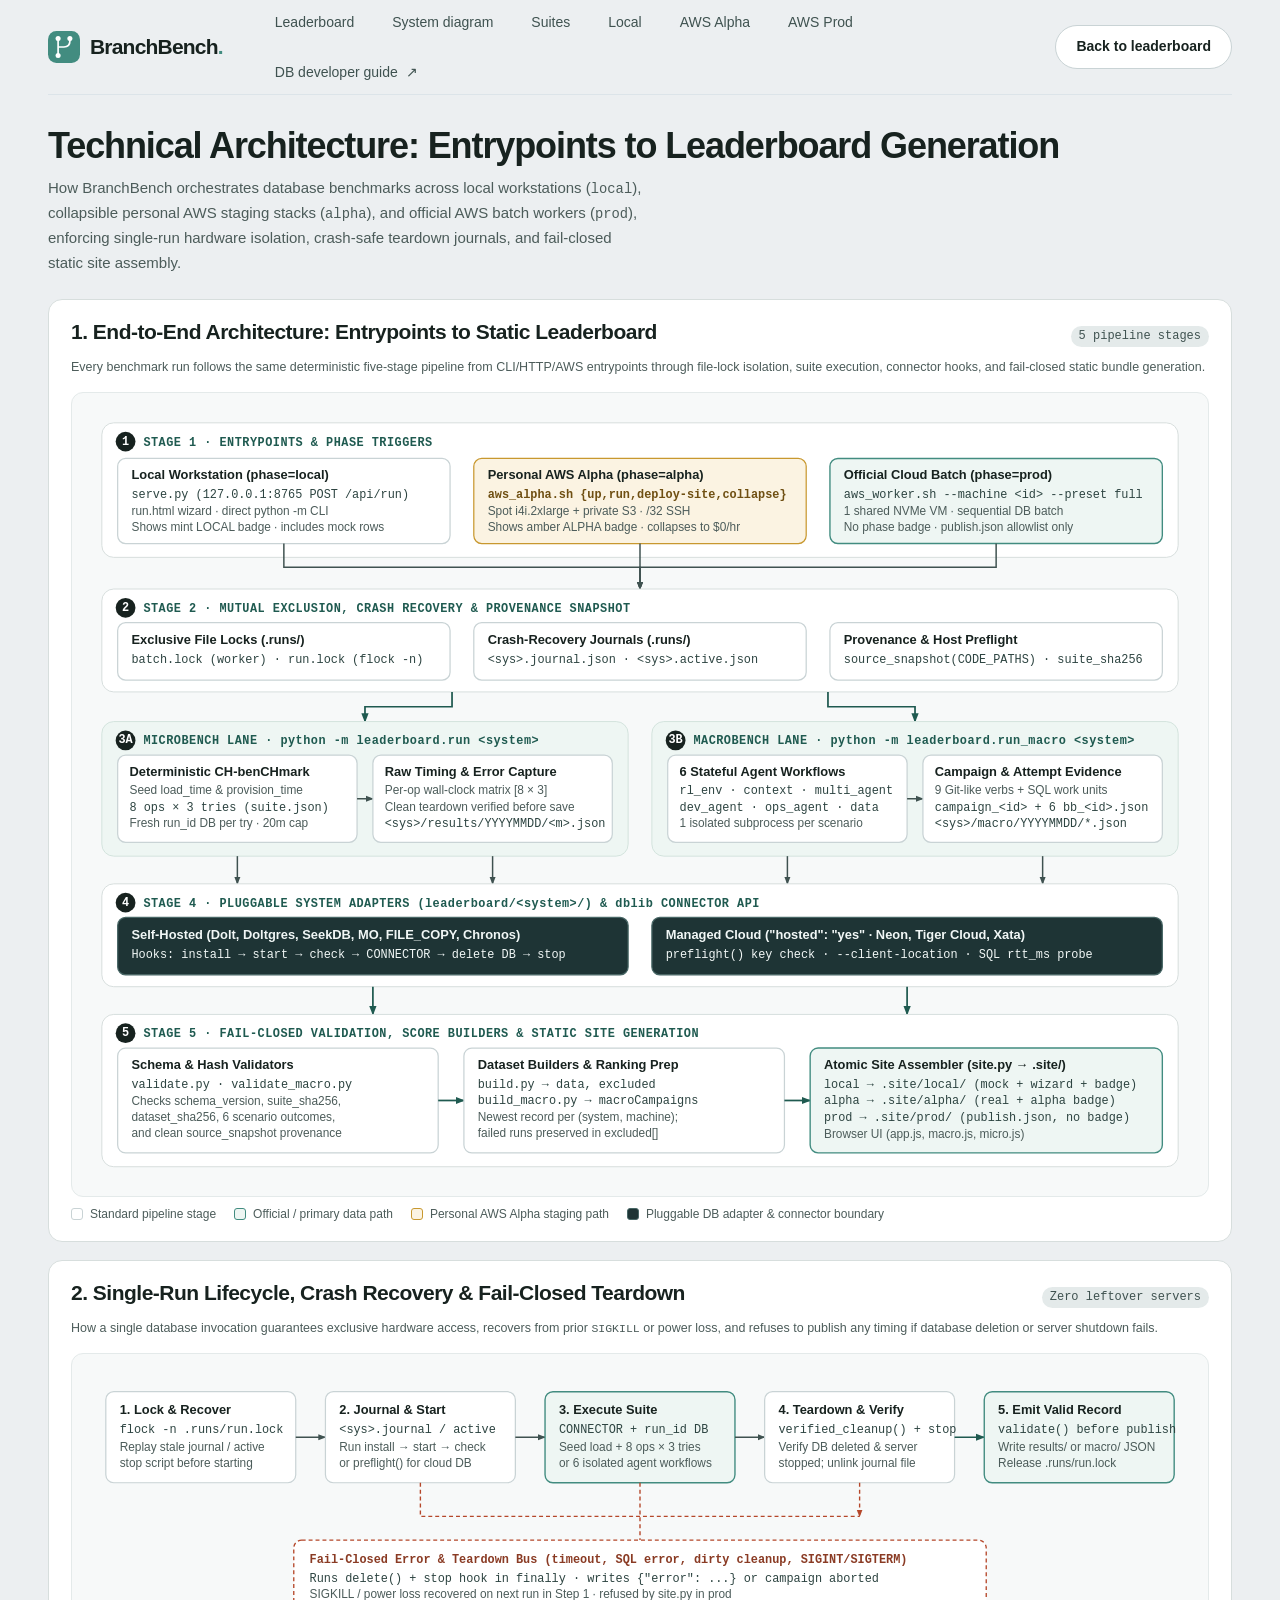
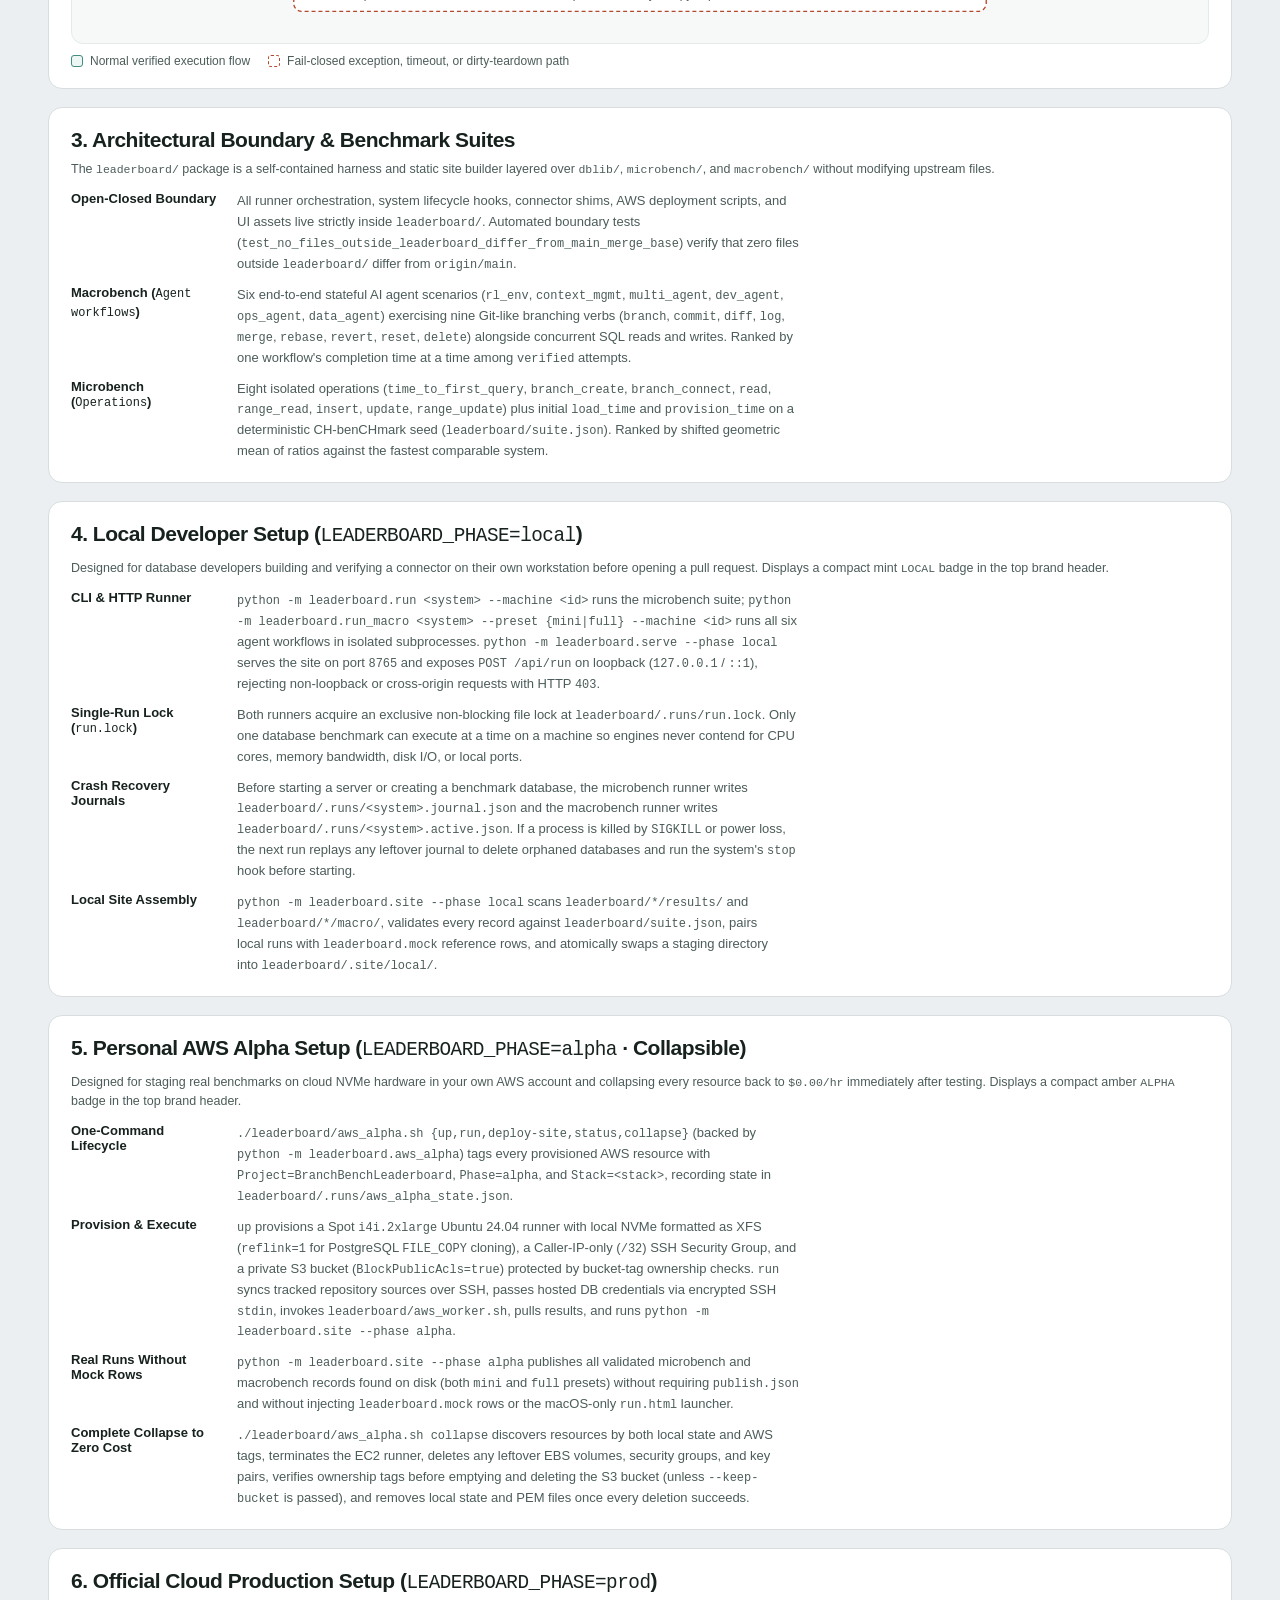
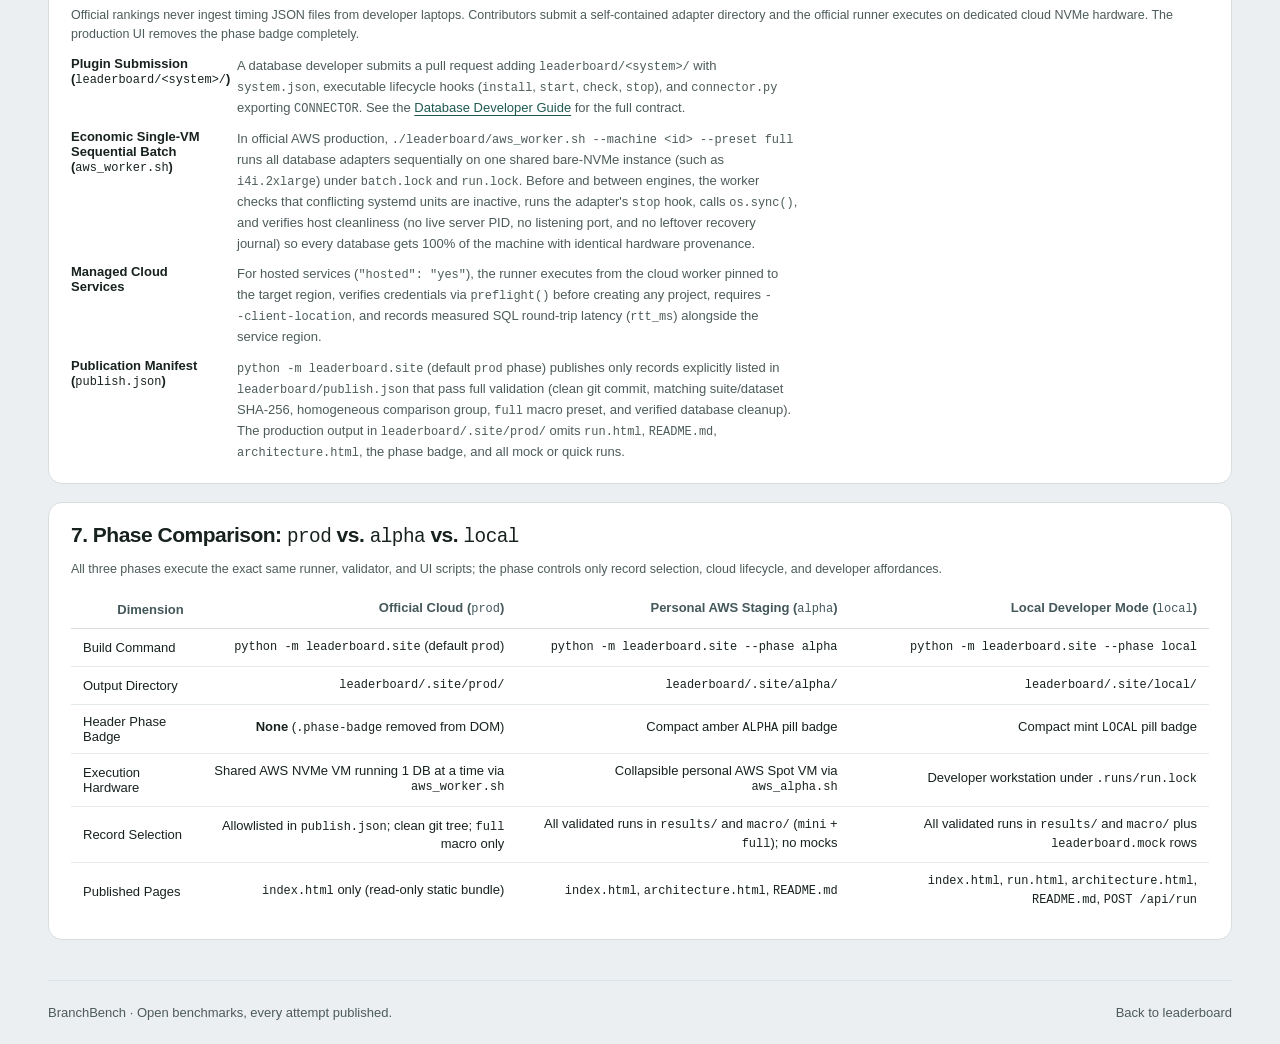
==== commit 6acd46cf: "leaderboard: harden aws_alpha lifecycle/security and align architecture.html diagram" ====
--- a/leaderboard/architecture.html
+++ b/leaderboard/architecture.html
@@ -77,7 +77,7 @@
 
                         <rect class="node-accent" x="752" y="52" width="336" height="86" rx="8"/>
                         <text class="node-title" x="766" y="73">Official Cloud Batch (phase=prod)</text>
-                        <text class="node-mono" x="766" y="92">aws_worker.sh --systems all --preset full</text>
+                        <text class="node-mono" x="766" y="92">aws_worker.sh --machine &lt;id&gt; --preset full</text>
                         <text class="node-sub" x="766" y="109">1 shared NVMe VM · sequential DB batch</text>
                         <text class="node-sub" x="766" y="125">No phase badge · publish.json allowlist only</text>
 
@@ -136,8 +136,8 @@
 
                         <rect class="node-card" x="588" y="352" width="242" height="88" rx="8"/>
                         <text class="node-title" x="600" y="373">6 Stateful Agent Workflows</text>
-                        <text class="node-mono" x="600" y="391">rl_env · context_mgmt · multi_agent</text>
-                        <text class="node-mono" x="600" y="408">dev_agent · ops_agent · data_agent</text>
+                        <text class="node-mono" x="600" y="391">rl_env · context · multi_agent</text>
+                        <text class="node-mono" x="600" y="408">dev_agent · ops_agent · data</text>
                         <text class="node-sub" x="600" y="425">1 isolated subprocess per scenario</text>
 
                         <path class="edge" d="M 830 396 H 846" marker-end="url(#mk-ink)"/>
@@ -145,7 +145,7 @@
                         <rect class="node-card" x="846" y="352" width="242" height="88" rx="8"/>
                         <text class="node-title" x="858" y="373">Campaign &amp; Attempt Evidence</text>
                         <text class="node-sub" x="858" y="391">9 Git-like verbs + SQL work units</text>
-                        <text class="node-mono" x="858" y="408">campaign_&lt;id&gt;.json + 6 bb_&lt;id&gt;.json</text>
+                        <text class="node-mono" x="858" y="408">campaign_&lt;id&gt; + 6 bb_&lt;id&gt;.json</text>
                         <text class="node-mono" x="858" y="425">&lt;sys&gt;/macro/YYYYMMDD/*.json</text>
 
                         <!-- Connectors Stage 3 <-> Stage 4 -->
@@ -161,12 +161,12 @@
                         <text class="lane-kicker" x="58" y="505">STAGE 4 · PLUGGABLE SYSTEM ADAPTERS (leaderboard/&lt;system&gt;/) &amp; dblib CONNECTOR API</text>
 
                         <rect class="node-code" x="32" y="516" width="516" height="58" rx="8"/>
-                        <text class="node-title-inv" x="46" y="538">Self-Hosted Engines ("hosted": "no" — Dolt, Doltgres, Postgres, Kpg)</text>
-                        <text class="node-mono-inv" x="46" y="557">Lifecycle hooks: install → start → check → CONNECTOR → stop + drop DB</text>
+                        <text class="node-title-inv" x="46" y="538">Self-Hosted (Dolt, Doltgres, SeekDB, MO, FILE_COPY, Chronos)</text>
+                        <text class="node-mono-inv" x="46" y="557">Hooks: install → start → check → CONNECTOR → delete DB → stop</text>
 
                         <rect class="node-code" x="572" y="516" width="516" height="58" rx="8"/>
-                        <text class="node-title-inv" x="586" y="538">Managed Cloud Services ("hosted": "yes" — Neon, Tiger Cloud, Xata)</text>
-                        <text class="node-mono-inv" x="586" y="557">preflight() API key check · --client-location · SQL rtt_ms probe · microbench</text>
+                        <text class="node-title-inv" x="586" y="538">Managed Cloud ("hosted": "yes" · Neon, Tiger Cloud, Xata)</text>
+                        <text class="node-mono-inv" x="586" y="557">preflight() key check · --client-location · SQL rtt_ms probe</text>
 
                         <!-- Connectors Stage 4 -> Stage 5 -->
                         <path class="edge-accent" d="M 290 586 V 614" marker-end="url(#mk-accent)"/>
@@ -198,10 +198,10 @@
 
                         <rect class="node-accent" x="732" y="648" width="356" height="106" rx="8"/>
                         <text class="node-title" x="746" y="669">Atomic Site Assembler (site.py → .site/)</text>
-                        <text class="node-mono" x="746" y="688">local → .site/local/ (+ mock + run.html + badge)</text>
-                        <text class="node-mono" x="746" y="705">alpha → .site/alpha/ (real runs + alpha badge)</text>
-                        <text class="node-mono" x="746" y="722">prod  → .site/prod/  (publish.json, no badge)</text>
-                        <text class="node-sub" x="746" y="739">Browser UI (app.js, macro.js, micro.js) renders boards</text>
+                        <text class="node-mono" x="746" y="688">local → .site/local/ (mock + wizard + badge)</text>
+                        <text class="node-mono" x="746" y="705">alpha → .site/alpha/ (real + alpha badge)</text>
+                        <text class="node-mono" x="746" y="722">prod → .site/prod/ (publish.json, no badge)</text>
+                        <text class="node-sub" x="746" y="739">Browser UI (app.js, macro.js, micro.js)</text>
                     </svg>
                 </div>
 
@@ -255,7 +255,7 @@
                         <!-- Step 4 -->
                         <rect class="node-card" x="686" y="24" width="192" height="92" rx="8"/>
                         <text class="node-title" x="700" y="47">4. Teardown &amp; Verify</text>
-                        <text class="node-mono" x="700" y="66">cleanup_database() + stop</text>
+                        <text class="node-mono" x="700" y="66">verified_cleanup() + stop</text>
                         <text class="node-sub" x="700" y="84">Verify DB deleted &amp; server</text>
                         <text class="node-sub" x="700" y="100">stopped; unlink journal file</text>
 
@@ -272,9 +272,9 @@
                         <path class="edge-bad" d="M 338 116 V 150 H 782 M 560 116 V 174 M 782 116 V 150" marker-end="url(#mk-bad)"/>
 
                         <rect class="node-bad" x="210" y="174" width="700" height="72" rx="8"/>
-                        <text class="node-bad-ink" x="226" y="197">Fail-Closed Error &amp; Teardown Path (timeout, SQL error, dirty cleanup, or SIGKILL)</text>
-                        <text class="node-mono" x="226" y="216">Executes stop hook + cleanup_database() in finally block · writes {"error": "&lt;reason&gt;"} or campaign aborted</text>
-                        <text class="node-sub" x="226" y="233">Surfaced under "Runs without a result" in UI · refused by site.py in prod if listed in publish.json</text>
+                        <text class="node-bad-ink" x="226" y="197">Fail-Closed Error &amp; Teardown Bus (timeout, SQL error, dirty cleanup, SIGINT/SIGTERM)</text>
+                        <text class="node-mono" x="226" y="216">Runs delete() + stop hook in finally · writes {"error": ...} or campaign aborted</text>
+                        <text class="node-sub" x="226" y="233">SIGKILL / power loss recovered on next run in Step 1 · refused by site.py in prod</text>
                     </svg>
                 </div>
 
@@ -332,11 +332,11 @@
                 <dl class="rule-list">
                     <div>
                         <dt>One-Command Lifecycle</dt>
-                        <dd><code>./leaderboard/aws_alpha.sh {up,run,deploy-site,status,collapse}</code> (backed by <code>python -m leaderboard.aws_alpha</code>) tags every provisioned AWS resource with <code>Project=BranchBench</code>, <code>Phase=alpha</code>, and <code>Stack=&lt;stack&gt;</code>, recording state in <code>leaderboard/.runs/aws_alpha_state.json</code>.</dd>
+                        <dd><code>./leaderboard/aws_alpha.sh {up,run,deploy-site,status,collapse}</code> (backed by <code>python -m leaderboard.aws_alpha</code>) tags every provisioned AWS resource with <code>Project=BranchBenchLeaderboard</code>, <code>Phase=alpha</code>, and <code>Stack=&lt;stack&gt;</code>, recording state in <code>leaderboard/.runs/aws_alpha_state.json</code>.</dd>
                     </div>
                     <div>
                         <dt>Provision &amp; Execute</dt>
-                        <dd><code>up</code> provisions a Spot <code>i4i.2xlarge</code> Ubuntu 24.04 runner with local NVMe formatted as XFS (<code>reflink=1</code> for Kpg copy-on-write cloning), a Caller-IP-only (<code>/32</code>) SSH Security Group, and a private S3 bucket (<code>BlockPublicAcls=true</code>). <code>run</code> syncs the repo over SSH and invokes <code>leaderboard/aws_worker.sh</code> with <code>LEADERBOARD_PHASE=alpha</code>.</dd>
+                        <dd><code>up</code> provisions a Spot <code>i4i.2xlarge</code> Ubuntu 24.04 runner with local NVMe formatted as XFS (<code>reflink=1</code> for PostgreSQL <code>FILE_COPY</code> cloning), a Caller-IP-only (<code>/32</code>) SSH Security Group, and a private S3 bucket (<code>BlockPublicAcls=true</code>) protected by bucket-tag ownership checks. <code>run</code> syncs tracked repository sources over SSH, passes hosted DB credentials via encrypted SSH <code>stdin</code>, invokes <code>leaderboard/aws_worker.sh</code>, pulls results, and runs <code>python -m leaderboard.site --phase alpha</code>.</dd>
                     </div>
                     <div>
                         <dt>Real Runs Without Mock Rows</dt>
@@ -344,7 +344,7 @@
                     </div>
                     <div>
                         <dt>Complete Collapse to Zero Cost</dt>
-                        <dd><code>./leaderboard/aws_alpha.sh collapse</code> discovers resources by both local state and AWS tags, terminates the EC2 runner, deletes any leftover EBS volumes, security groups, and key pairs, empties and deletes the S3 bucket (unless <code>--keep-bucket</code> is passed), and removes local state and PEM files.</dd>
+                        <dd><code>./leaderboard/aws_alpha.sh collapse</code> discovers resources by both local state and AWS tags, terminates the EC2 runner, deletes any leftover EBS volumes, security groups, and key pairs, verifies ownership tags before emptying and deleting the S3 bucket (unless <code>--keep-bucket</code> is passed), and removes local state and PEM files once every deletion succeeds.</dd>
                     </div>
                 </dl>
             </section>
@@ -359,7 +359,7 @@
                     </div>
                     <div>
                         <dt>Economic Single-VM Sequential Batch (<code>aws_worker.sh</code>)</dt>
-                        <dd>In official AWS production, <code>./leaderboard/aws_worker.sh --systems all --preset full --publish</code> runs all database adapters sequentially on one shared bare-NVMe instance (such as <code>i4i.2xlarge</code>) under <code>batch.lock</code> and <code>run.lock</code>. Between engines, the worker stops systemd services, runs the adapter's <code>stop</code> hook, syncs filesystems, and drops Linux page cache (<code>/proc/sys/vm/drop_caches = 3</code>) so every database gets 100% of the machine with identical hardware provenance.</dd>
+                        <dd>In official AWS production, <code>./leaderboard/aws_worker.sh --machine &lt;id&gt; --preset full</code> runs all database adapters sequentially on one shared bare-NVMe instance (such as <code>i4i.2xlarge</code>) under <code>batch.lock</code> and <code>run.lock</code>. Before and between engines, the worker checks that conflicting systemd units are inactive, runs the adapter's <code>stop</code> hook, calls <code>os.sync()</code>, and verifies host cleanliness (no live server PID, no listening port, and no leftover recovery journal) so every database gets 100% of the machine with identical hardware provenance.</dd>
                     </div>
                     <div>
                         <dt>Managed Cloud Services</dt>
@@ -400,7 +400,7 @@
                             </tr>
                             <tr>
                                 <th scope="row">Header Phase Badge</th>
-                                <td><strong>None</strong> (<code>#phase-badge</code> removed from DOM)</td>
+                                <td><strong>None</strong> (<code>.phase-badge</code> removed from DOM)</td>
                                 <td>Compact amber <code>ALPHA</code> pill badge</td>
                                 <td>Compact mint <code>LOCAL</code> pill badge</td>
                             </tr>
--- a/leaderboard/styles.css
+++ b/leaderboard/styles.css
@@ -54,7 +54,7 @@
     /* Identity: one color per system for its icon and its chart marks. Chart marks of unnamed systems take a series color
        by position; their icons stay neutral, so an icon never borrows another system's color. */
     --series-1: #347e6b; --series-2: #5475b4; --series-3: #98712d; --series-4: #8660a1;
-    --sys-dolt: var(--series-1); --sys-doltgres: var(--series-2); --sys-tiger-cloud: var(--series-3); --sys-xata: var(--series-4); --sys-neon: #277958; --sys-other: #4b739e;
+    --sys-dolt: var(--series-1); --sys-doltgres: var(--series-2); --sys-tiger-cloud: var(--series-3); --sys-xata: var(--series-4); --sys-neon: #277958; --sys-chronos: #7a5c9e; --sys-other: #4b739e;
     /* Branch-history lanes: slate, mint, dusty blue, clay */
     --lane-main: #5d6d7a; --lane-a: var(--mint); --lane-b: #7a90b3; --lane-c: #b08d7c;
     /* The run wizard's command card */
@@ -192,6 +192,7 @@
 .system-icon[data-system="neon"] { --sys: var(--sys-neon); }
 .system-icon[data-system="tiger-cloud"] { --sys: var(--sys-tiger-cloud); }
 .system-icon[data-system="xata"] { --sys: var(--sys-xata); }
+.system-icon[data-system="chronos"] { --sys: var(--sys-chronos); }
 .system-identity { display: flex; align-items: center; gap: 10px; min-width: 0; }
 .system-text { display: flex; flex-direction: column; align-items: flex-start; min-width: 0; }
 .system-title { display: flex; flex-wrap: wrap; align-items: center; gap: 6px; min-width: 0; }
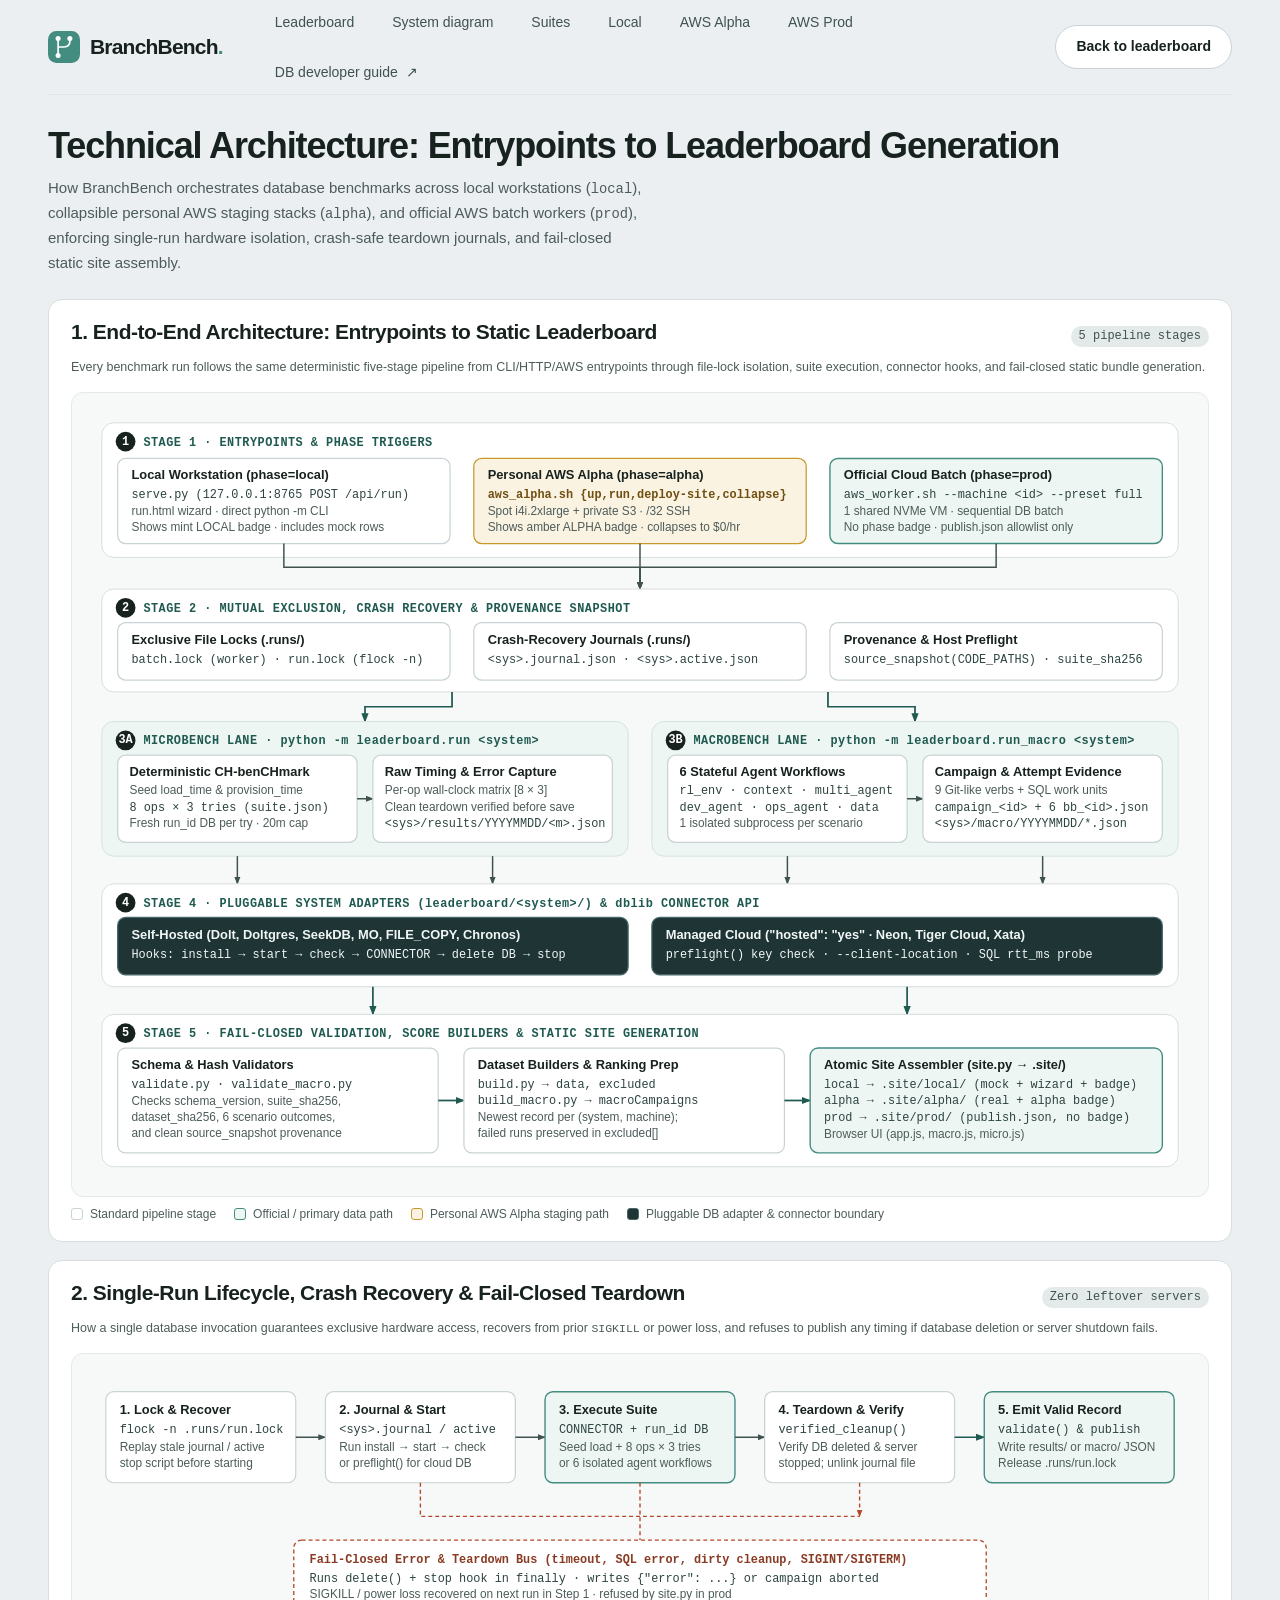
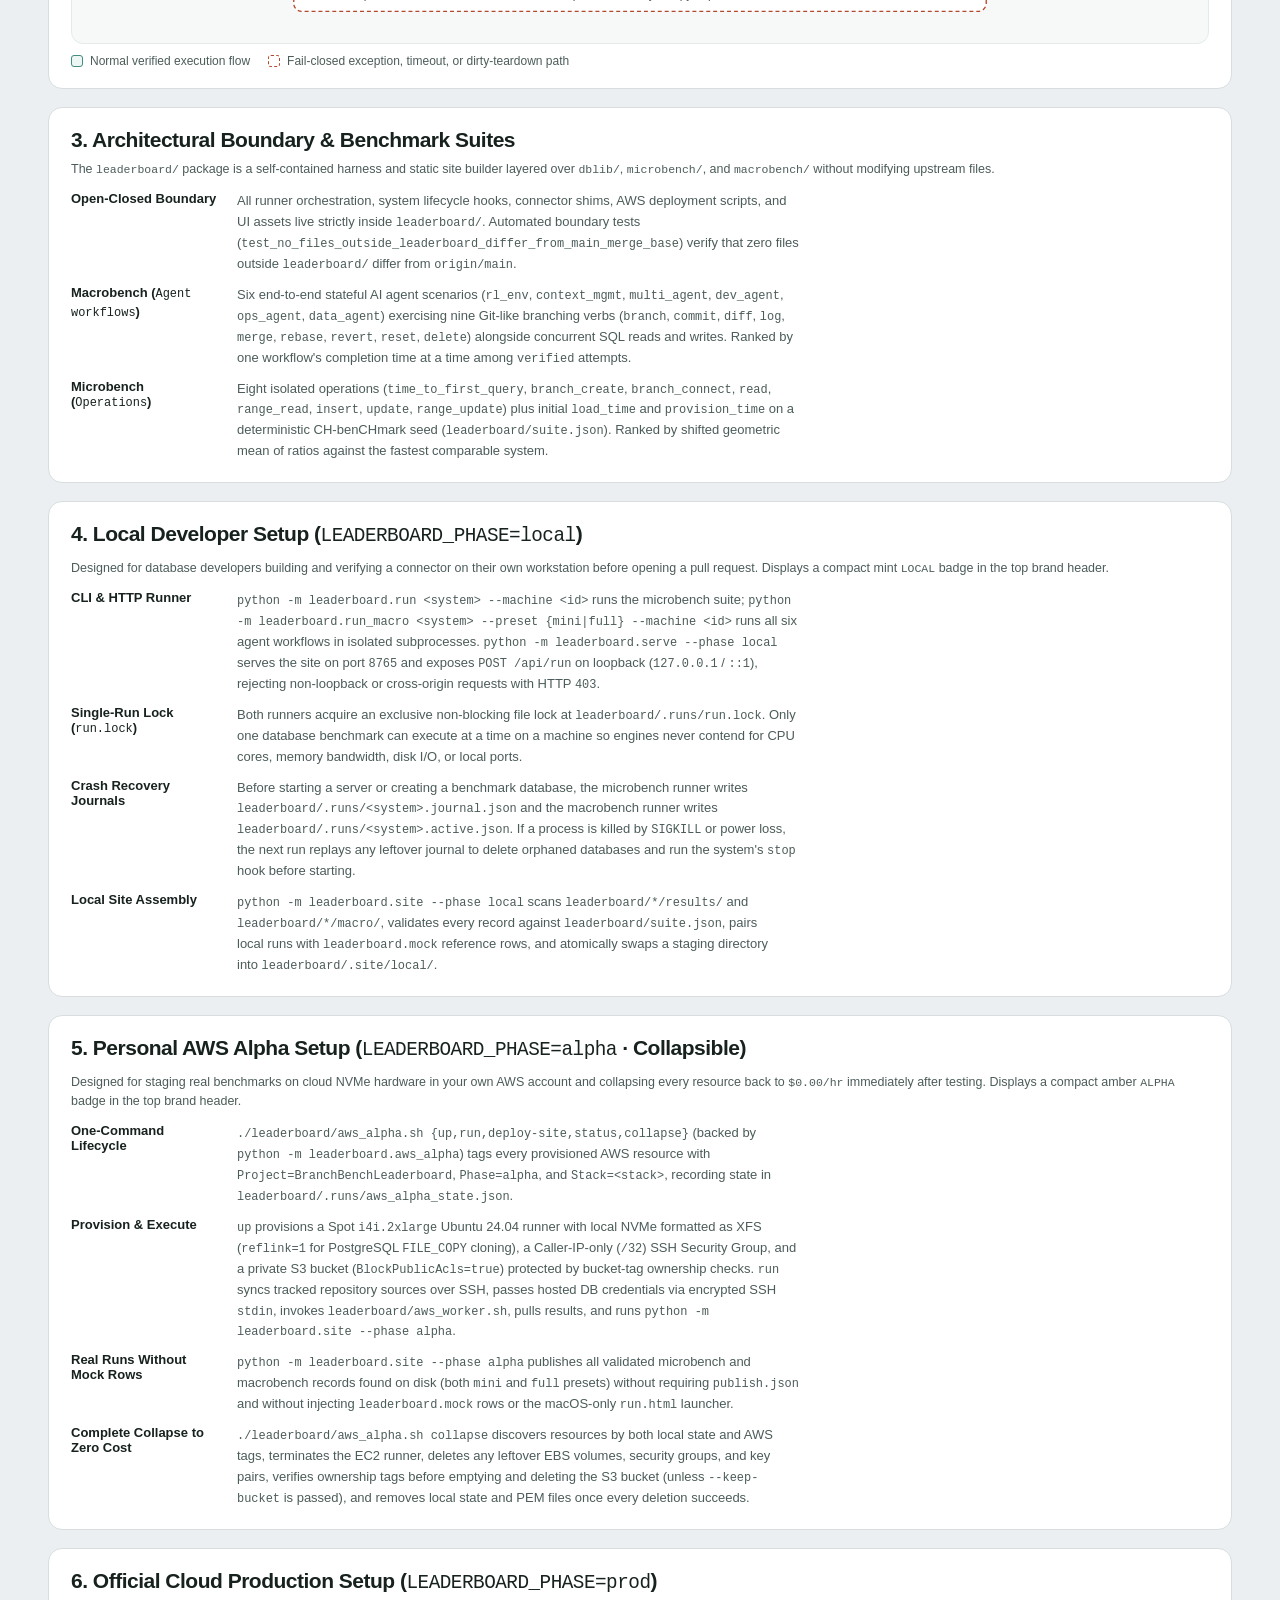
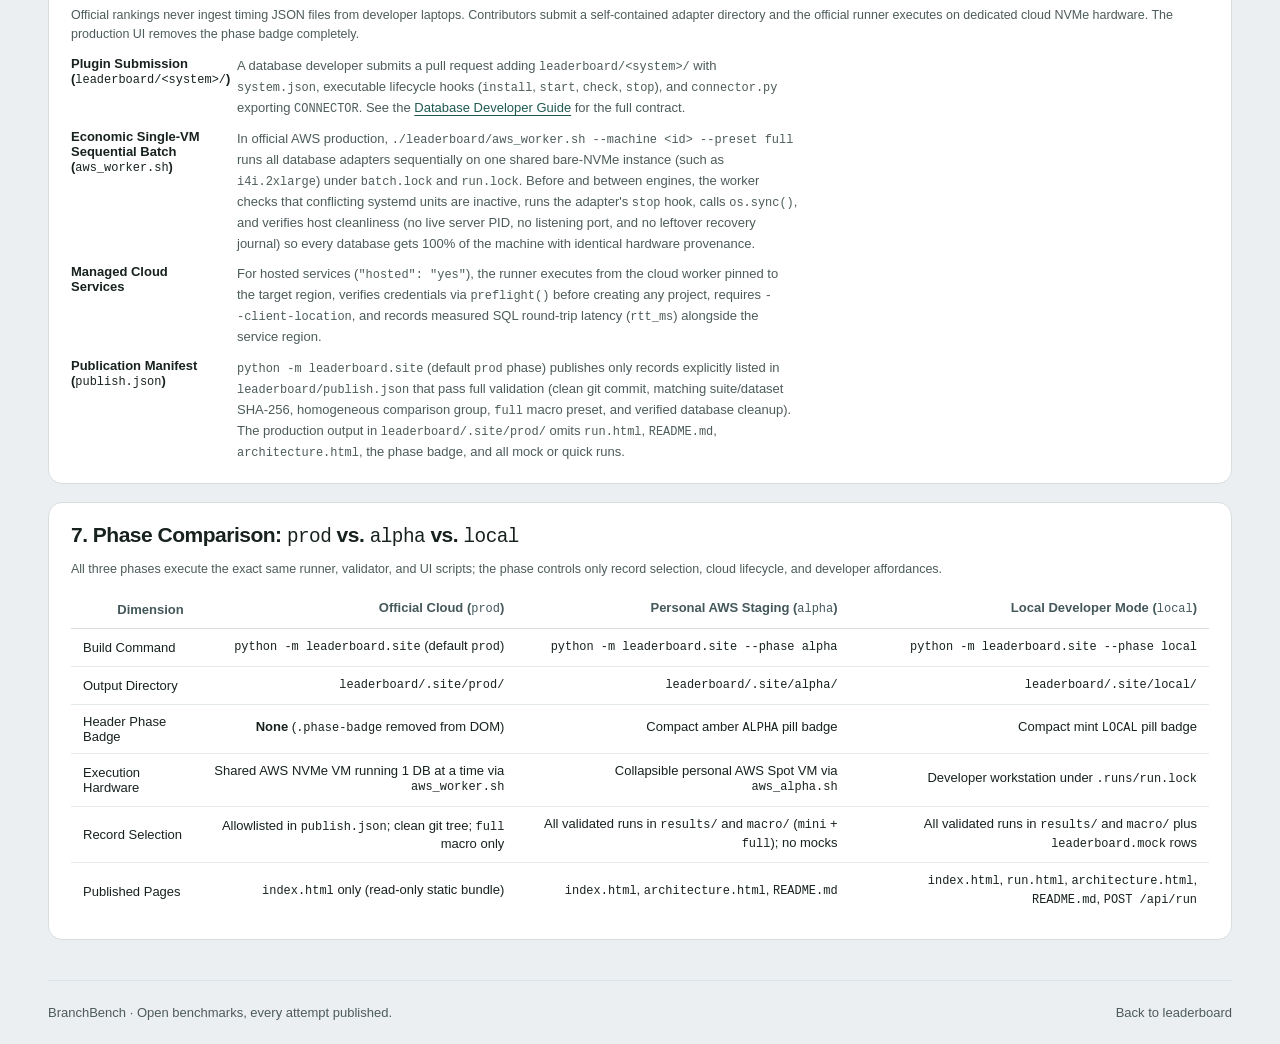
==== commit d4c6502f: "leaderboard: harden aws_alpha S3/rsync/dead-man lifecycle and check both architecture SVG diagrams" ====
--- a/leaderboard/architecture.html
+++ b/leaderboard/architecture.html
@@ -255,7 +255,7 @@
                         <!-- Step 4 -->
                         <rect class="node-card" x="686" y="24" width="192" height="92" rx="8"/>
                         <text class="node-title" x="700" y="47">4. Teardown &amp; Verify</text>
-                        <text class="node-mono" x="700" y="66">verified_cleanup() + stop</text>
+                        <text class="node-mono" x="700" y="66">verified_cleanup()</text>
                         <text class="node-sub" x="700" y="84">Verify DB deleted &amp; server</text>
                         <text class="node-sub" x="700" y="100">stopped; unlink journal file</text>
 
@@ -264,7 +264,7 @@
                         <!-- Step 5 -->
                         <rect class="node-accent" x="908" y="24" width="192" height="92" rx="8"/>
                         <text class="node-title" x="922" y="47">5. Emit Valid Record</text>
-                        <text class="node-mono" x="922" y="66">validate() before publish</text>
+                        <text class="node-mono" x="922" y="66">validate() &amp; publish</text>
                         <text class="node-sub" x="922" y="84">Write results/ or macro/ JSON</text>
                         <text class="node-sub" x="922" y="100">Release .runs/run.lock</text>
 
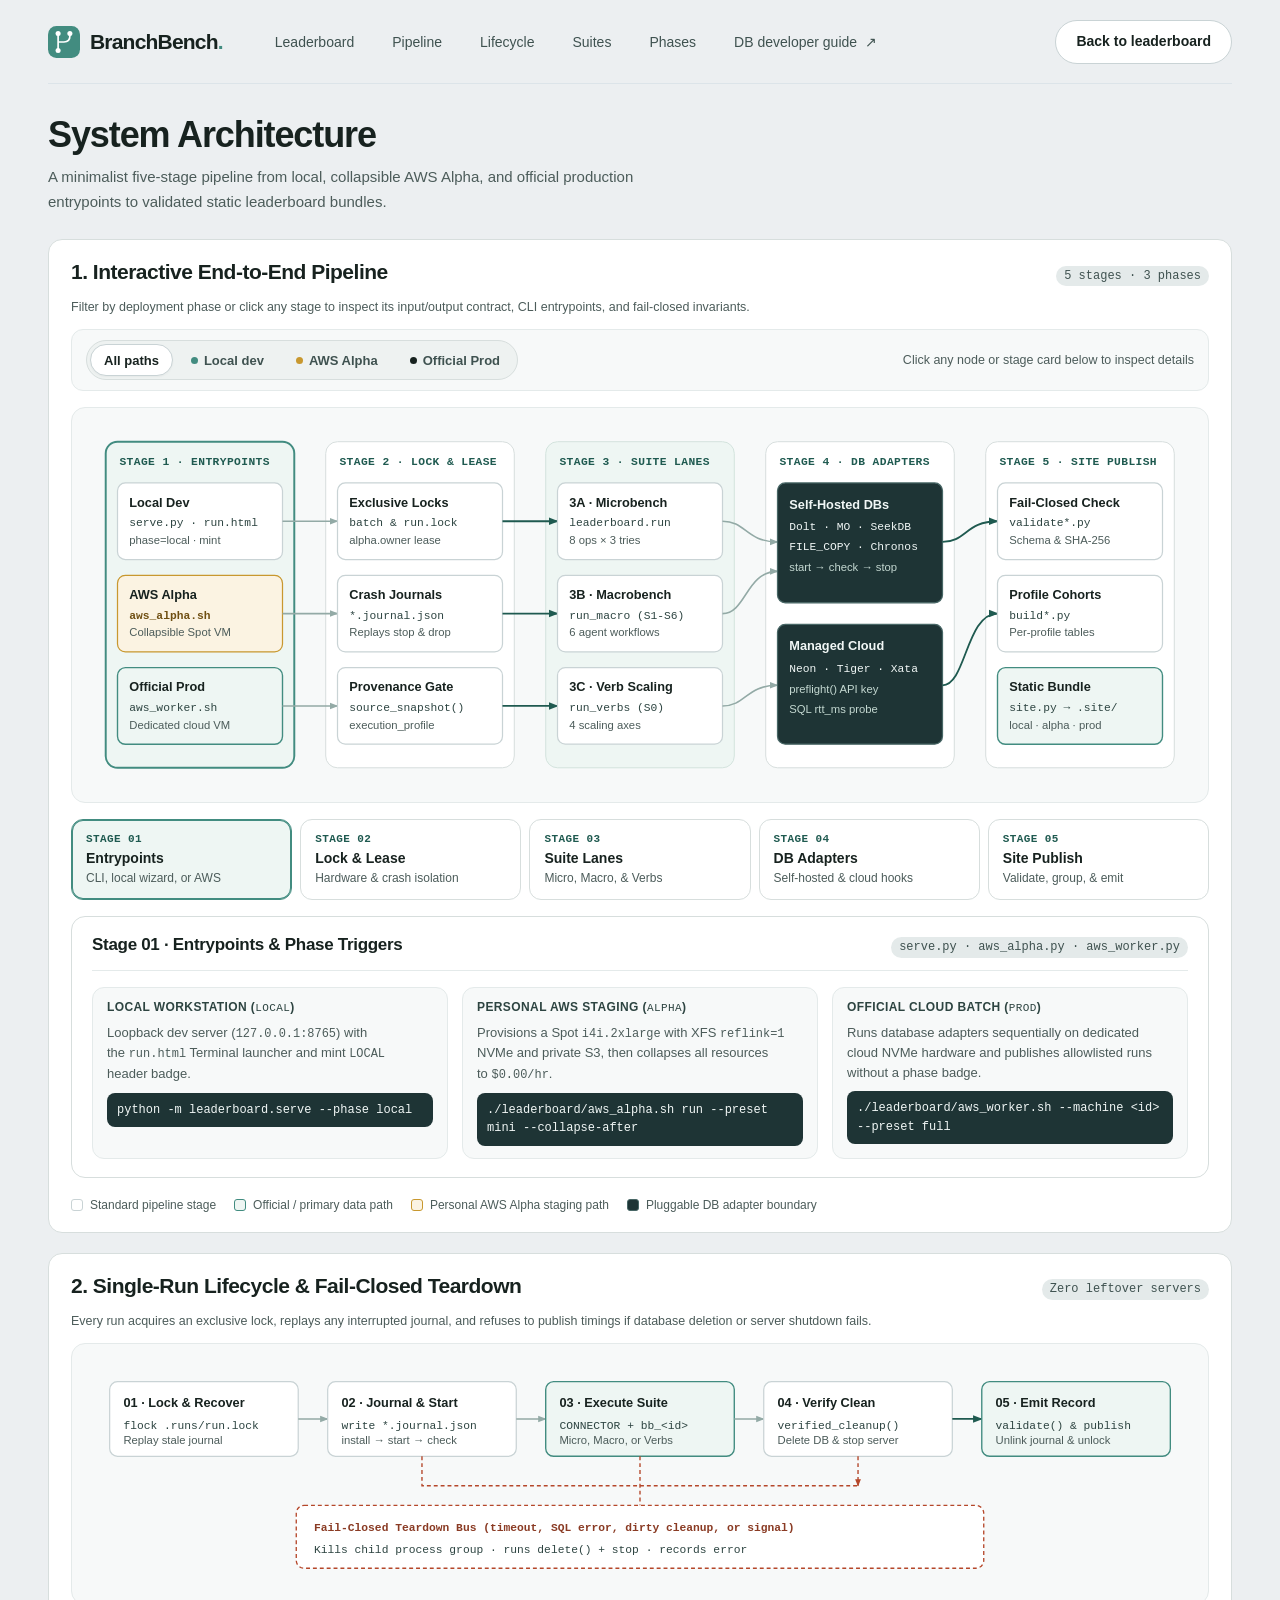
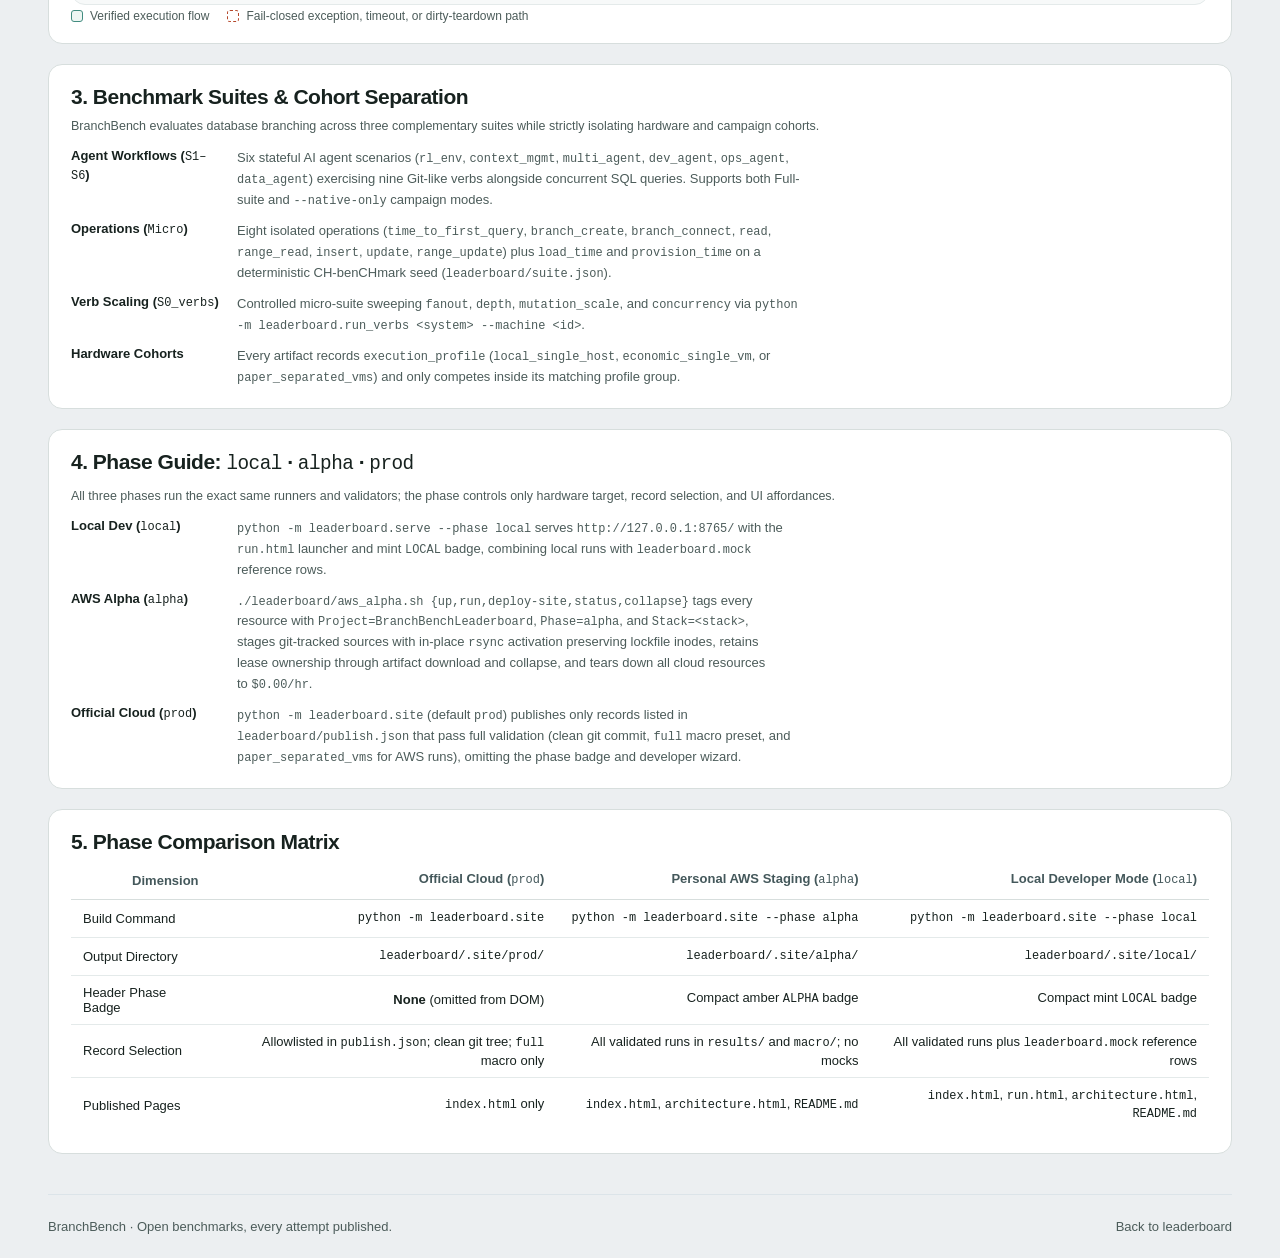
==== commit 215264b8: "leaderboard: redesign architecture.html with minimalist 5-column pipeline SVG and interactive stage " ====
--- a/leaderboard/architecture.html
+++ b/leaderboard/architecture.html
@@ -18,11 +18,10 @@
     </a>
     <nav class="header-nav" aria-label="Main navigation">
         <a class="nav-link" href="index.html#agent-workflows">Leaderboard</a>
-        <a class="nav-link" href="#system-diagram">System diagram</a>
+        <a class="nav-link" href="#system-diagram">Pipeline</a>
+        <a class="nav-link" href="#lifecycle-diagram">Lifecycle</a>
         <a class="nav-link" href="#what-we-test">Suites</a>
-        <a class="nav-link" href="#local-architecture">Local</a>
-        <a class="nav-link" href="#alpha-architecture">AWS Alpha</a>
-        <a class="nav-link" href="#submission-flow">AWS Prod</a>
+        <a class="nav-link" href="#prod-vs-local">Phases</a>
         <a class="nav-link" href="README.md">DB developer guide <span aria-hidden="true">↗</span></a>
     </nav>
     <div class="header-actions"><a class="button" href="index.html">Back to leaderboard</a></div>
@@ -30,351 +29,444 @@
 
 <main class="shell" id="main-content">
     <section aria-labelledby="arch-title">
-        <h1 class="page-title" id="arch-title" tabindex="-1">Technical Architecture: Entrypoints to Leaderboard Generation</h1>
-        <p class="section-description">How BranchBench orchestrates database benchmarks across local workstations (<code>local</code>), collapsible personal AWS staging stacks (<code>alpha</code>), and official AWS batch workers (<code>prod</code>), enforcing single-run hardware isolation, crash-safe teardown journals, and fail-closed static site assembly.</p>
+        <h1 class="page-title" id="arch-title" tabindex="-1">System Architecture</h1>
+        <p class="section-description">A minimalist five-stage pipeline from local, collapsible AWS Alpha, and official production entrypoints to validated static leaderboard bundles.</p>
 
         <div class="arch-grid">
             <section class="panel" id="system-diagram">
                 <div class="panel-head">
-                    <h2>1. End-to-End Architecture: Entrypoints to Static Leaderboard</h2>
-                    <span class="count-badge">5 pipeline stages</span>
+                    <h2>1. Interactive End-to-End Pipeline</h2>
+                    <span class="count-badge">5 stages · 3 phases</span>
                 </div>
-                <p class="panel-note">Every benchmark run follows the same deterministic five-stage pipeline from CLI/HTTP/AWS entrypoints through file-lock isolation, suite execution, connector hooks, and fail-closed static bundle generation.</p>
-
-                <div class="arch-diagram-frame" role="region" aria-label="End-to-end technical architecture diagram">
-                    <svg class="arch-svg" viewBox="0 0 1120 784" role="img" aria-labelledby="arch-svg-title arch-svg-desc">
-                        <title id="arch-svg-title">BranchBench End-to-End Architecture Pipeline</title>
-                        <desc id="arch-svg-desc">Five-stage architecture diagram showing Stage 1 Entrypoints (Local serve.py/CLI, Personal AWS Alpha aws_alpha.sh, and Official Cloud Batch aws_worker.sh), Stage 2 Mutual Exclusion and Provenance Gate (batch.lock, run.lock, crash recovery journals, and git source snapshot), Stage 3 Microbench and Macrobench Execution Lanes, Stage 4 Pluggable System Adapters and dblib Connectors, and Stage 5 Fail-Closed Validators, Score Builders, and Atomic Site Assembler.</desc>
-                        <defs>
-                            <marker id="mk-ink" viewBox="0 0 10 10" refX="8" refY="5" markerWidth="6" markerHeight="6" orient="auto-start-reverse">
-                                <path class="arrow-ink" d="M 0 1.5 L 9 5 L 0 8.5 z"/>
-                            </marker>
-                            <marker id="mk-accent" viewBox="0 0 10 10" refX="8" refY="5" markerWidth="6" markerHeight="6" orient="auto-start-reverse">
-                                <path class="arrow-accent" d="M 0 1.5 L 9 5 L 0 8.5 z"/>
-                            </marker>
-                            <marker id="mk-bad" viewBox="0 0 10 10" refX="8" refY="5" markerWidth="6" markerHeight="6" orient="auto-start-reverse">
-                                <path class="arrow-bad" d="M 0 1.5 L 9 5 L 0 8.5 z"/>
-                            </marker>
-                        </defs>
-
-                        <!-- STAGE 1: ENTRYPOINTS -->
-                        <rect class="lane-bg" x="16" y="16" width="1088" height="136" rx="12"/>
-                        <circle class="step-badge" cx="40" cy="35" r="10"/>
-                        <text class="step-num" x="40" y="35">1</text>
-                        <text class="lane-kicker" x="58" y="39">STAGE 1 · ENTRYPOINTS &amp; PHASE TRIGGERS</text>
-
-                        <rect class="node-card" x="32" y="52" width="336" height="86" rx="8"/>
-                        <text class="node-title" x="46" y="73">Local Workstation (phase=local)</text>
-                        <text class="node-mono" x="46" y="92">serve.py (127.0.0.1:8765 POST /api/run)</text>
-                        <text class="node-sub" x="46" y="109">run.html wizard · direct python -m CLI</text>
-                        <text class="node-sub" x="46" y="125">Shows mint LOCAL badge · includes mock rows</text>
-
-                        <rect class="node-warn" x="392" y="52" width="336" height="86" rx="8"/>
-                        <text class="node-title" x="406" y="73">Personal AWS Alpha (phase=alpha)</text>
-                        <text class="node-warn-ink" x="406" y="92">aws_alpha.sh {up,run,deploy-site,collapse}</text>
-                        <text class="node-sub" x="406" y="109">Spot i4i.2xlarge + private S3 · /32 SSH</text>
-                        <text class="node-sub" x="406" y="125">Shows amber ALPHA badge · collapses to $0/hr</text>
-
-                        <rect class="node-accent" x="752" y="52" width="336" height="86" rx="8"/>
-                        <text class="node-title" x="766" y="73">Official Cloud Batch (phase=prod)</text>
-                        <text class="node-mono" x="766" y="92">aws_worker.sh --machine &lt;id&gt; --preset full</text>
-                        <text class="node-sub" x="766" y="109">1 shared NVMe VM · sequential DB batch</text>
-                        <text class="node-sub" x="766" y="125">No phase badge · publish.json allowlist only</text>
-
-                        <!-- Connectors Stage 1 -> Stage 2 -->
-                        <path class="edge" d="M 200 138 V 162 H 560 V 184" marker-end="url(#mk-ink)"/>
-                        <path class="edge" d="M 560 138 V 184" marker-end="url(#mk-ink)"/>
-                        <path class="edge" d="M 920 138 V 162 H 560 V 184" marker-end="url(#mk-ink)"/>
-
-                        <!-- STAGE 2: MUTUAL EXCLUSION & PROVENANCE GATE -->
-                        <rect class="lane-bg" x="16" y="184" width="1088" height="104" rx="12"/>
-                        <circle class="step-badge" cx="40" cy="203" r="10"/>
-                        <text class="step-num" x="40" y="203">2</text>
-                        <text class="lane-kicker" x="58" y="207">STAGE 2 · MUTUAL EXCLUSION, CRASH RECOVERY &amp; PROVENANCE SNAPSHOT</text>
-
-                        <rect class="node-card" x="32" y="218" width="336" height="58" rx="8"/>
-                        <text class="node-title" x="46" y="240">Exclusive File Locks (.runs/)</text>
-                        <text class="node-mono" x="46" y="259">batch.lock (worker) · run.lock (flock -n)</text>
-
-                        <rect class="node-card" x="392" y="218" width="336" height="58" rx="8"/>
-                        <text class="node-title" x="406" y="240">Crash-Recovery Journals (.runs/)</text>
-                        <text class="node-mono" x="406" y="259">&lt;sys&gt;.journal.json · &lt;sys&gt;.active.json</text>
-
-                        <rect class="node-card" x="752" y="218" width="336" height="58" rx="8"/>
-                        <text class="node-title" x="766" y="240">Provenance &amp; Host Preflight</text>
-                        <text class="node-mono" x="766" y="259">source_snapshot(CODE_PATHS) · suite_sha256</text>
-
-                        <!-- Connectors Stage 2 -> Stage 3 -->
-                        <path class="edge-accent" d="M 370 288 V 303 H 282 V 318" marker-end="url(#mk-accent)"/>
-                        <path class="edge-accent" d="M 750 288 V 303 H 838 V 318" marker-end="url(#mk-accent)"/>
-
-                        <!-- STAGE 3A: MICROBENCH LANE -->
-                        <rect class="lane-bg-tint" x="16" y="318" width="532" height="136" rx="12"/>
-                        <circle class="step-badge" cx="40" cy="337" r="10"/>
-                        <text class="step-num" x="40" y="337">3A</text>
-                        <text class="lane-kicker" x="58" y="341">MICROBENCH LANE · python -m leaderboard.run &lt;system&gt;</text>
-
-                        <rect class="node-card" x="32" y="352" width="242" height="88" rx="8"/>
-                        <text class="node-title" x="44" y="373">Deterministic CH-benCHmark</text>
-                        <text class="node-sub" x="44" y="391">Seed load_time &amp; provision_time</text>
-                        <text class="node-mono" x="44" y="408">8 ops × 3 tries (suite.json)</text>
-                        <text class="node-sub" x="44" y="425">Fresh run_id DB per try · 20m cap</text>
-
-                        <path class="edge" d="M 274 396 H 290" marker-end="url(#mk-ink)"/>
-
-                        <rect class="node-card" x="290" y="352" width="242" height="88" rx="8"/>
-                        <text class="node-title" x="302" y="373">Raw Timing &amp; Error Capture</text>
-                        <text class="node-sub" x="302" y="391">Per-op wall-clock matrix [8 × 3]</text>
-                        <text class="node-sub" x="302" y="408">Clean teardown verified before save</text>
-                        <text class="node-mono" x="302" y="425">&lt;sys&gt;/results/YYYYMMDD/&lt;m&gt;.json</text>
-
-                        <!-- STAGE 3B: MACROBENCH LANE -->
-                        <rect class="lane-bg-tint" x="572" y="318" width="532" height="136" rx="12"/>
-                        <circle class="step-badge" cx="596" cy="337" r="10"/>
-                        <text class="step-num" x="596" y="337">3B</text>
-                        <text class="lane-kicker" x="614" y="341">MACROBENCH LANE · python -m leaderboard.run_macro &lt;system&gt;</text>
-
-                        <rect class="node-card" x="588" y="352" width="242" height="88" rx="8"/>
-                        <text class="node-title" x="600" y="373">6 Stateful Agent Workflows</text>
-                        <text class="node-mono" x="600" y="391">rl_env · context · multi_agent</text>
-                        <text class="node-mono" x="600" y="408">dev_agent · ops_agent · data</text>
-                        <text class="node-sub" x="600" y="425">1 isolated subprocess per scenario</text>
-
-                        <path class="edge" d="M 830 396 H 846" marker-end="url(#mk-ink)"/>
-
-                        <rect class="node-card" x="846" y="352" width="242" height="88" rx="8"/>
-                        <text class="node-title" x="858" y="373">Campaign &amp; Attempt Evidence</text>
-                        <text class="node-sub" x="858" y="391">9 Git-like verbs + SQL work units</text>
-                        <text class="node-mono" x="858" y="408">campaign_&lt;id&gt; + 6 bb_&lt;id&gt;.json</text>
-                        <text class="node-mono" x="858" y="425">&lt;sys&gt;/macro/YYYYMMDD/*.json</text>
-
-                        <!-- Connectors Stage 3 <-> Stage 4 -->
-                        <path class="edge" d="M 153 454 V 482" marker-end="url(#mk-ink)"/>
-                        <path class="edge" d="M 411 454 V 482" marker-end="url(#mk-ink)"/>
-                        <path class="edge" d="M 709 454 V 482" marker-end="url(#mk-ink)"/>
-                        <path class="edge" d="M 967 454 V 482" marker-end="url(#mk-ink)"/>
-
-                        <!-- STAGE 4: ADAPTER & CONNECTOR LAYER -->
-                        <rect class="lane-bg" x="16" y="482" width="1088" height="104" rx="12"/>
-                        <circle class="step-badge" cx="40" cy="501" r="10"/>
-                        <text class="step-num" x="40" y="501">4</text>
-                        <text class="lane-kicker" x="58" y="505">STAGE 4 · PLUGGABLE SYSTEM ADAPTERS (leaderboard/&lt;system&gt;/) &amp; dblib CONNECTOR API</text>
-
-                        <rect class="node-code" x="32" y="516" width="516" height="58" rx="8"/>
-                        <text class="node-title-inv" x="46" y="538">Self-Hosted (Dolt, Doltgres, SeekDB, MO, FILE_COPY, Chronos)</text>
-                        <text class="node-mono-inv" x="46" y="557">Hooks: install → start → check → CONNECTOR → delete DB → stop</text>
-
-                        <rect class="node-code" x="572" y="516" width="516" height="58" rx="8"/>
-                        <text class="node-title-inv" x="586" y="538">Managed Cloud ("hosted": "yes" · Neon, Tiger Cloud, Xata)</text>
-                        <text class="node-mono-inv" x="586" y="557">preflight() key check · --client-location · SQL rtt_ms probe</text>
-
-                        <!-- Connectors Stage 4 -> Stage 5 -->
-                        <path class="edge-accent" d="M 290 586 V 614" marker-end="url(#mk-accent)"/>
-                        <path class="edge-accent" d="M 830 586 V 614" marker-end="url(#mk-accent)"/>
-
-                        <!-- STAGE 5: VALIDATION, BUILDERS & STATIC SITE ASSEMBLY -->
-                        <rect class="lane-bg" x="16" y="614" width="1088" height="154" rx="12"/>
-                        <circle class="step-badge" cx="40" cy="633" r="10"/>
-                        <text class="step-num" x="40" y="633">5</text>
-                        <text class="lane-kicker" x="58" y="637">STAGE 5 · FAIL-CLOSED VALIDATION, SCORE BUILDERS &amp; STATIC SITE GENERATION</text>
-
-                        <rect class="node-card" x="32" y="648" width="324" height="106" rx="8"/>
-                        <text class="node-title" x="46" y="669">Schema &amp; Hash Validators</text>
-                        <text class="node-mono" x="46" y="688">validate.py · validate_macro.py</text>
-                        <text class="node-sub" x="46" y="706">Checks schema_version, suite_sha256,</text>
-                        <text class="node-sub" x="46" y="722">dataset_sha256, 6 scenario outcomes,</text>
-                        <text class="node-sub" x="46" y="738">and clean source_snapshot provenance</text>
-
-                        <path class="edge-accent" d="M 356 701 H 382" marker-end="url(#mk-accent)"/>
-
-                        <rect class="node-card" x="382" y="648" width="324" height="106" rx="8"/>
-                        <text class="node-title" x="396" y="669">Dataset Builders &amp; Ranking Prep</text>
-                        <text class="node-mono" x="396" y="688">build.py → data, excluded</text>
-                        <text class="node-mono" x="396" y="705">build_macro.py → macroCampaigns</text>
-                        <text class="node-sub" x="396" y="722">Newest record per (system, machine);</text>
-                        <text class="node-sub" x="396" y="738">failed runs preserved in excluded[]</text>
-
-                        <path class="edge-accent" d="M 706 701 H 732" marker-end="url(#mk-accent)"/>
-
-                        <rect class="node-accent" x="732" y="648" width="356" height="106" rx="8"/>
-                        <text class="node-title" x="746" y="669">Atomic Site Assembler (site.py → .site/)</text>
-                        <text class="node-mono" x="746" y="688">local → .site/local/ (mock + wizard + badge)</text>
-                        <text class="node-mono" x="746" y="705">alpha → .site/alpha/ (real + alpha badge)</text>
-                        <text class="node-mono" x="746" y="722">prod → .site/prod/ (publish.json, no badge)</text>
-                        <text class="node-sub" x="746" y="739">Browser UI (app.js, macro.js, micro.js)</text>
+                <p class="panel-note">Filter by deployment phase or click any stage to inspect its input/output contract, CLI entrypoints, and fail-closed invariants.</p>
+
+                <div class="arch-workbench" id="arch-workbench">
+                    <div class="arch-toolbar" role="toolbar" aria-label="Filter architecture path by phase">
+                        <div class="arch-filter-group">
+                            <label class="arch-pill is-active"><input type="radio" name="arch-path" id="path-all" checked>All paths</label>
+                            <label class="arch-pill"><input type="radio" name="arch-path" id="path-local"><span class="arch-pill-dot" aria-hidden="true"></span>Local dev</label>
+                            <label class="arch-pill"><input type="radio" name="arch-path" id="path-alpha"><span class="arch-pill-dot arch-pill-dot-warn" aria-hidden="true"></span>AWS Alpha</label>
+                            <label class="arch-pill"><input type="radio" name="arch-path" id="path-prod"><span class="arch-pill-dot arch-pill-dot-ink" aria-hidden="true"></span>Official Prod</label>
+                        </div>
+                        <p class="arch-toolbar-hint">Click any node or stage card below to inspect details</p>
+                    </div>
+
+                    <div class="arch-diagram-frame" role="region" aria-label="End-to-end technical architecture diagram">
+                        <svg class="arch-svg" viewBox="0 0 1120 364" role="img" aria-labelledby="arch-svg-title arch-svg-desc">
+                            <title id="arch-svg-title">BranchBench Five-Stage Architecture Pipeline</title>
+                            <desc id="arch-svg-desc">Left-to-right five-column pipeline: Stage 1 Entrypoints (Local dev, AWS Alpha, Official Prod), Stage 2 Lock and Lease Gate, Stage 3 Suite Lanes (Microbench, Macrobench, Verb Scaling), Stage 4 Pluggable DB Adapters (Self-Hosted and Managed Cloud), and Stage 5 Validation and Static Site Assembly.</desc>
+                            <defs>
+                                <marker id="mk-ink" viewBox="0 0 10 10" refX="8" refY="5" markerWidth="6" markerHeight="6" orient="auto-start-reverse">
+                                    <path class="arrow-ink" d="M 0 1.5 L 9 5 L 0 8.5 z"/>
+                                </marker>
+                                <marker id="mk-accent" viewBox="0 0 10 10" refX="8" refY="5" markerWidth="6" markerHeight="6" orient="auto-start-reverse">
+                                    <path class="arrow-accent" d="M 0 1.5 L 9 5 L 0 8.5 z"/>
+                                </marker>
+                                <marker id="mk-bad" viewBox="0 0 10 10" refX="8" refY="5" markerWidth="6" markerHeight="6" orient="auto-start-reverse">
+                                    <path class="arrow-bad" d="M 0 1.5 L 9 5 L 0 8.5 z"/>
+                                </marker>
+                            </defs>
+
+                            <!-- Column Backgrounds -->
+                            <rect class="lane-bg arch-col-1" x="16" y="16" width="192" height="332" rx="12"/>
+                            <text class="lane-kicker" x="30" y="40">STAGE 1 · ENTRYPOINTS</text>
+
+                            <rect class="lane-bg arch-col-2" x="240" y="16" width="192" height="332" rx="12"/>
+                            <text class="lane-kicker" x="254" y="40">STAGE 2 · LOCK &amp; LEASE</text>
+
+                            <rect class="lane-bg-tint arch-col-3" x="464" y="16" width="192" height="332" rx="12"/>
+                            <text class="lane-kicker" x="478" y="40">STAGE 3 · SUITE LANES</text>
+
+                            <rect class="lane-bg arch-col-4" x="688" y="16" width="192" height="332" rx="12"/>
+                            <text class="lane-kicker" x="702" y="40">STAGE 4 · DB ADAPTERS</text>
+
+                            <rect class="lane-bg arch-col-5" x="912" y="16" width="192" height="332" rx="12"/>
+                            <text class="lane-kicker" x="926" y="40">STAGE 5 · SITE PUBLISH</text>
+
+                            <!-- STAGE 1 NODES -->
+                            <g class="arch-node" data-stage="1" data-path="local">
+                                <rect class="node-card" x="28" y="58" width="168" height="78" rx="8"/>
+                                <text class="node-title" x="40" y="82">Local Dev</text>
+                                <text class="node-mono" x="40" y="102">serve.py · run.html</text>
+                                <text class="node-sub" x="40" y="120">phase=local · mint</text>
+                            </g>
+                            <g class="arch-node" data-stage="1" data-path="alpha">
+                                <rect class="node-warn" x="28" y="152" width="168" height="78" rx="8"/>
+                                <text class="node-title" x="40" y="176">AWS Alpha</text>
+                                <text class="node-warn-ink" x="40" y="196">aws_alpha.sh</text>
+                                <text class="node-sub" x="40" y="214">Collapsible Spot VM</text>
+                            </g>
+                            <g class="arch-node" data-stage="1" data-path="prod">
+                                <rect class="node-accent" x="28" y="246" width="168" height="78" rx="8"/>
+                                <text class="node-title" x="40" y="270">Official Prod</text>
+                                <text class="node-mono" x="40" y="290">aws_worker.sh</text>
+                                <text class="node-sub" x="40" y="308">Dedicated cloud VM</text>
+                            </g>
+
+                            <!-- Edges 1 -> 2 -->
+                            <path class="edge" data-path="local" d="M 196 97 H 252" marker-end="url(#mk-ink)"/>
+                            <path class="edge" data-path="alpha" d="M 196 191 H 252" marker-end="url(#mk-ink)"/>
+                            <path class="edge" data-path="prod" d="M 196 285 H 252" marker-end="url(#mk-ink)"/>
+
+                            <!-- STAGE 2 NODES -->
+                            <g class="arch-node" data-stage="2" data-path="local alpha prod">
+                                <rect class="node-card" x="252" y="58" width="168" height="78" rx="8"/>
+                                <text class="node-title" x="264" y="82">Exclusive Locks</text>
+                                <text class="node-mono" x="264" y="102">batch &amp; run.lock</text>
+                                <text class="node-sub" x="264" y="120">alpha.owner lease</text>
+                            </g>
+                            <g class="arch-node" data-stage="2" data-path="local alpha prod">
+                                <rect class="node-card" x="252" y="152" width="168" height="78" rx="8"/>
+                                <text class="node-title" x="264" y="176">Crash Journals</text>
+                                <text class="node-mono" x="264" y="196">*.journal.json</text>
+                                <text class="node-sub" x="264" y="214">Replays stop &amp; drop</text>
+                            </g>
+                            <g class="arch-node" data-stage="2" data-path="local alpha prod">
+                                <rect class="node-card" x="252" y="246" width="168" height="78" rx="8"/>
+                                <text class="node-title" x="264" y="270">Provenance Gate</text>
+                                <text class="node-mono" x="264" y="290">source_snapshot()</text>
+                                <text class="node-sub" x="264" y="308">execution_profile</text>
+                            </g>
+
+                            <!-- Edges 2 -> 3 -->
+                            <path class="edge-accent" d="M 420 97 H 476" marker-end="url(#mk-accent)"/>
+                            <path class="edge-accent" d="M 420 191 H 476" marker-end="url(#mk-accent)"/>
+                            <path class="edge-accent" d="M 420 285 H 476" marker-end="url(#mk-accent)"/>
+
+                            <!-- STAGE 3 NODES -->
+                            <g class="arch-node" data-stage="3" data-path="local alpha prod">
+                                <rect class="node-card" x="476" y="58" width="168" height="78" rx="8"/>
+                                <text class="node-title" x="488" y="82">3A · Microbench</text>
+                                <text class="node-mono" x="488" y="102">leaderboard.run</text>
+                                <text class="node-sub" x="488" y="120">8 ops × 3 tries</text>
+                            </g>
+                            <g class="arch-node" data-stage="3" data-path="local alpha prod">
+                                <rect class="node-card" x="476" y="152" width="168" height="78" rx="8"/>
+                                <text class="node-title" x="488" y="176">3B · Macrobench</text>
+                                <text class="node-mono" x="488" y="196">run_macro (S1-S6)</text>
+                                <text class="node-sub" x="488" y="214">6 agent workflows</text>
+                            </g>
+                            <g class="arch-node" data-stage="3" data-path="local alpha prod">
+                                <rect class="node-card" x="476" y="246" width="168" height="78" rx="8"/>
+                                <text class="node-title" x="488" y="270">3C · Verb Scaling</text>
+                                <text class="node-mono" x="488" y="290">run_verbs (S0)</text>
+                                <text class="node-sub" x="488" y="308">4 scaling axes</text>
+                            </g>
+
+                            <!-- Edges 3 -> 4 -->
+                            <path class="edge" d="M 644 97 C 668 97, 668 118, 700 118" marker-end="url(#mk-ink)"/>
+                            <path class="edge" d="M 644 191 C 668 191, 668 148, 700 148" marker-end="url(#mk-ink)"/>
+                            <path class="edge" d="M 644 285 C 668 285, 668 264, 700 264" marker-end="url(#mk-ink)"/>
+
+                            <!-- STAGE 4 NODES -->
+                            <g class="arch-node" data-stage="4" data-path="local alpha prod">
+                                <rect class="node-code" x="700" y="58" width="168" height="122" rx="8"/>
+                                <text class="node-title-inv" x="712" y="84">Self-Hosted DBs</text>
+                                <text class="node-mono-inv" x="712" y="106">Dolt · MO · SeekDB</text>
+                                <text class="node-mono-inv" x="712" y="126">FILE_COPY · Chronos</text>
+                                <text class="node-sub-inv" x="712" y="148">start → check → stop</text>
+                            </g>
+                            <g class="arch-node" data-stage="4" data-path="local alpha prod">
+                                <rect class="node-code" x="700" y="202" width="168" height="122" rx="8"/>
+                                <text class="node-title-inv" x="712" y="228">Managed Cloud</text>
+                                <text class="node-mono-inv" x="712" y="250">Neon · Tiger · Xata</text>
+                                <text class="node-sub-inv" x="712" y="272">preflight() API key</text>
+                                <text class="node-sub-inv" x="712" y="292">SQL rtt_ms probe</text>
+                            </g>
+
+                            <!-- Edges 4 -> 5 -->
+                            <path class="edge-accent" d="M 868 118 C 892 118, 892 97, 924 97" marker-end="url(#mk-accent)"/>
+                            <path class="edge-accent" d="M 868 264 C 892 264, 892 191, 924 191" marker-end="url(#mk-accent)"/>
+
+                            <!-- STAGE 5 NODES -->
+                            <g class="arch-node" data-stage="5" data-path="local alpha prod">
+                                <rect class="node-card" x="924" y="58" width="168" height="78" rx="8"/>
+                                <text class="node-title" x="936" y="82">Fail-Closed Check</text>
+                                <text class="node-mono" x="936" y="102">validate*.py</text>
+                                <text class="node-sub" x="936" y="120">Schema &amp; SHA-256</text>
+                            </g>
+                            <g class="arch-node" data-stage="5" data-path="local alpha prod">
+                                <rect class="node-card" x="924" y="152" width="168" height="78" rx="8"/>
+                                <text class="node-title" x="936" y="176">Profile Cohorts</text>
+                                <text class="node-mono" x="936" y="196">build*.py</text>
+                                <text class="node-sub" x="936" y="214">Per-profile tables</text>
+                            </g>
+                            <g class="arch-node" data-stage="5" data-path="local alpha prod">
+                                <rect class="node-accent" x="924" y="246" width="168" height="78" rx="8"/>
+                                <text class="node-title" x="936" y="270">Static Bundle</text>
+                                <text class="node-mono" x="936" y="290">site.py → .site/</text>
+                                <text class="node-sub" x="936" y="308">local · alpha · prod</text>
+                            </g>
+                        </svg>
+                    </div>
+
+                    <div class="arch-stepper" role="tablist" aria-label="Inspect pipeline stages">
+                        <label class="arch-step-tab is-active">
+                            <input type="radio" name="arch-stage" id="stage-1" checked>
+                            <span class="arch-step-kicker">Stage 01</span>
+                            <span class="arch-step-name">Entrypoints</span>
+                            <span class="arch-step-meta">CLI, local wizard, or AWS</span>
+                        </label>
+                        <label class="arch-step-tab">
+                            <input type="radio" name="arch-stage" id="stage-2">
+                            <span class="arch-step-kicker">Stage 02</span>
+                            <span class="arch-step-name">Lock &amp; Lease</span>
+                            <span class="arch-step-meta">Hardware &amp; crash isolation</span>
+                        </label>
+                        <label class="arch-step-tab">
+                            <input type="radio" name="arch-stage" id="stage-3">
+                            <span class="arch-step-kicker">Stage 03</span>
+                            <span class="arch-step-name">Suite Lanes</span>
+                            <span class="arch-step-meta">Micro, Macro, &amp; Verbs</span>
+                        </label>
+                        <label class="arch-step-tab">
+                            <input type="radio" name="arch-stage" id="stage-4">
+                            <span class="arch-step-kicker">Stage 04</span>
+                            <span class="arch-step-name">DB Adapters</span>
+                            <span class="arch-step-meta">Self-hosted &amp; cloud hooks</span>
+                        </label>
+                        <label class="arch-step-tab">
+                            <input type="radio" name="arch-stage" id="stage-5">
+                            <span class="arch-step-kicker">Stage 05</span>
+                            <span class="arch-step-name">Site Publish</span>
+                            <span class="arch-step-meta">Validate, group, &amp; emit</span>
+                        </label>
+                    </div>
+
+                    <div class="arch-detail-deck" aria-live="polite">
+                        <article class="arch-detail-card is-active" data-stage="1">
+                            <div class="arch-detail-head">
+                                <h3>Stage 01 · Entrypoints &amp; Phase Triggers</h3>
+                                <span class="count-badge">serve.py · aws_alpha.py · aws_worker.py</span>
+                            </div>
+                            <div class="arch-detail-cols">
+                                <div class="arch-detail-box">
+                                    <h4>Local Workstation (<code>local</code>)</h4>
+                                    <p>Loopback dev server (<code>127.0.0.1:8765</code>) with the <code>run.html</code> Terminal launcher and mint <code>LOCAL</code> header badge.</p>
+                                    <code class="arch-code-pill">python -m leaderboard.serve --phase local</code>
+                                </div>
+                                <div class="arch-detail-box">
+                                    <h4>Personal AWS Staging (<code>alpha</code>)</h4>
+                                    <p>Provisions a Spot <code>i4i.2xlarge</code> with XFS <code>reflink=1</code> NVMe and private S3, then collapses all resources to <code>$0.00/hr</code>.</p>
+                                    <code class="arch-code-pill">./leaderboard/aws_alpha.sh run --preset mini --collapse-after</code>
+                                </div>
+                                <div class="arch-detail-box">
+                                    <h4>Official Cloud Batch (<code>prod</code>)</h4>
+                                    <p>Runs database adapters sequentially on dedicated cloud NVMe hardware and publishes allowlisted runs without a phase badge.</p>
+                                    <code class="arch-code-pill">./leaderboard/aws_worker.sh --machine &lt;id&gt; --preset full</code>
+                                </div>
+                            </div>
+                        </article>
+
+                        <article class="arch-detail-card" data-stage="2">
+                            <div class="arch-detail-head">
+                                <h3>Stage 02 · Mutual Exclusion, Alpha Lease &amp; Provenance Snapshot</h3>
+                                <span class="count-badge">leaderboard/.runs/</span>
+                            </div>
+                            <div class="arch-detail-cols">
+                                <div class="arch-detail-box">
+                                    <h4>Hardware &amp; Lease Locks</h4>
+                                    <p>Acquires non-blocking <code>flock</code> on <code>batch.lock</code> and <code>run.lock</code> and verifies <code>alpha.owner</code> so two runs never share CPU, RAM, or NVMe.</p>
+                                    <code class="arch-code-pill">leaderboard/.runs/{alpha,batch,run}.lock</code>
+                                </div>
+                                <div class="arch-detail-box">
+                                    <h4>Crash-Recovery Journals</h4>
+                                    <p>Persists active DB names before server start. If a run is killed by <code>SIGKILL</code>, the next invocation replays teardown before starting.</p>
+                                    <code class="arch-code-pill">leaderboard/.runs/&lt;system&gt;.{journal,active}.json</code>
+                                </div>
+                                <div class="arch-detail-box">
+                                    <h4>Git &amp; Execution Profile</h4>
+                                    <p>Captures <code>source_snapshot(CODE_PATHS)</code>, <code>suite_sha256</code>, and <code>execution_profile</code> (<code>local_single_host</code>, <code>economic_single_vm</code>, or <code>paper_separated_vms</code>).</p>
+                                    <code class="arch-code-pill">source_snapshot() · execution_profile</code>
+                                </div>
+                            </div>
+                        </article>
+
+                        <article class="arch-detail-card" data-stage="3">
+                            <div class="arch-detail-head">
+                                <h3>Stage 03 · Three Benchmark Execution Lanes</h3>
+                                <span class="count-badge">run.py · run_macro.py · run_verbs.py</span>
+                            </div>
+                            <div class="arch-detail-cols">
+                                <div class="arch-detail-box">
+                                    <h4>3A · MICROBENCH LANE</h4>
+                                    <p>Seeds the CH-benCHmark dataset and times 8 isolated operations across 3 independent tries on fresh <code>bb_&lt;id&gt;</code> databases.</p>
+                                    <code class="arch-code-pill">python -m leaderboard.run &lt;system&gt; --machine &lt;id&gt;</code>
+                                </div>
+                                <div class="arch-detail-box">
+                                    <h4>3B · MACROBENCH LANE (S1–S6)</h4>
+                                    <p>Executes 6 stateful agent workflows in isolated subprocesses, supporting both Full-suite and <code>--native-only</code> campaign modes.</p>
+                                    <code class="arch-code-pill">python -m leaderboard.run_macro &lt;system&gt; --preset full --machine &lt;id&gt;</code>
+                                </div>
+                                <div class="arch-detail-box">
+                                    <h4>3C · VERB SCALING LANE (S0_verbs)</h4>
+                                    <p>Sweeps <code>fanout</code>, <code>depth</code>, <code>mutation_scale</code>, and <code>concurrency</code> in isolated process groups with verified cleanup.</p>
+                                    <code class="arch-code-pill">python -m leaderboard.run_verbs &lt;system&gt; --machine &lt;id&gt;</code>
+                                </div>
+                            </div>
+                        </article>
+
+                        <article class="arch-detail-card" data-stage="4">
+                            <div class="arch-detail-head">
+                                <h3>Stage 04 · Pluggable System Adapters &amp; dblib Connectors</h3>
+                                <span class="count-badge">leaderboard/&lt;system&gt;/</span>
+                            </div>
+                            <div class="arch-detail-cols">
+                                <div class="arch-detail-box">
+                                    <h4>Self-Hosted Engines</h4>
+                                    <p>Dolt, Doltgres, MatrixOne, SeekDB, PostgreSQL <code>FILE_COPY</code>, and Chronos implement executable lifecycle hooks inside <code>leaderboard/&lt;system&gt;/</code>.</p>
+                                    <code class="arch-code-pill">install → start → check → CONNECTOR → stop</code>
+                                </div>
+                                <div class="arch-detail-box">
+                                    <h4>Managed Cloud Services</h4>
+                                    <p>Neon, Tiger Cloud, and Xata (<code>"hosted": "yes"</code>) validate credentials via <code>preflight()</code> and record SQL round-trip latency (<code>rtt_ms</code>).</p>
+                                    <code class="arch-code-pill">--client-location &lt;loc&gt; · rtt_ms probe</code>
+                                </div>
+                                <div class="arch-detail-box">
+                                    <h4>Open-Closed Repository Boundary</h4>
+                                    <p>All orchestration, adapters, and UI assets live strictly inside <code>leaderboard/</code> without modifying upstream <code>dblib/</code> or benchmark logic.</p>
+                                    <code class="arch-code-pill">leaderboard/&lt;system&gt;/{system.json,connector.py}</code>
+                                </div>
+                            </div>
+                        </article>
+
+                        <article class="arch-detail-card" data-stage="5">
+                            <div class="arch-detail-head">
+                                <h3>Stage 05 · Fail-Closed Validation, Cohort Grouping &amp; Static Assembly</h3>
+                                <span class="count-badge">validate*.py · build*.py · site.py</span>
+                            </div>
+                            <div class="arch-detail-cols">
+                                <div class="arch-detail-box">
+                                    <h4>Schema &amp; Provenance Validators</h4>
+                                    <p>Verifies <code>schema_version</code>, <code>suite_sha256</code>, <code>dataset_sha256</code>, clean teardown, and <code>execution_profile</code> before any record can rank.</p>
+                                    <code class="arch-code-pill">validate.py · validate_macro.py · validate_verbs.py</code>
+                                </div>
+                                <div class="arch-detail-box">
+                                    <h4>Profile &amp; Mode Cohort Builders</h4>
+                                    <p>Partitions tables by <code>execution_profile</code> and <code>native_only</code> so single-VM, separated-VM, and local runs never mix in one ranking.</p>
+                                    <code class="arch-code-pill">build.py · build_macro.py</code>
+                                </div>
+                                <div class="arch-detail-box">
+                                    <h4>Atomic Phase Bundle Swap</h4>
+                                    <p>Builds into a staging directory and atomically swaps into <code>leaderboard/.site/{local,alpha,prod}/</code>.</p>
+                                    <code class="arch-code-pill">python -m leaderboard.site --phase {local|alpha|prod}</code>
+                                </div>
+                            </div>
+                        </article>
+                    </div>
+
+                    <ul class="arch-legend" aria-label="Diagram key">
+                        <li><span class="arch-swatch"></span> Standard pipeline stage</li>
+                        <li><span class="arch-swatch arch-swatch-accent"></span> Official / primary data path</li>
+                        <li><span class="arch-swatch arch-swatch-warn"></span> Personal AWS Alpha staging path</li>
+                        <li><span class="arch-swatch arch-swatch-code"></span> Pluggable DB adapter boundary</li>
+                    </ul>
+                </div>
+            </section>
+
+            <section class="panel" id="lifecycle-diagram">
+                <div class="panel-head">
+                    <h2>2. Single-Run Lifecycle &amp; Fail-Closed Teardown</h2>
+                    <span class="count-badge">Zero leftover servers</span>
+                </div>
+                <p class="panel-note">Every run acquires an exclusive lock, replays any interrupted journal, and refuses to publish timings if database deletion or server shutdown fails.</p>
+
+                <div class="arch-diagram-frame" role="region" aria-label="Single-run lifecycle and crash recovery diagram">
+                    <svg class="arch-svg" viewBox="0 0 1120 228" role="img" aria-labelledby="life-svg-title life-svg-desc">
+                        <title id="life-svg-title">Single-Run Execution Lifecycle and Fail-Closed Recovery Bus</title>
+                        <desc id="life-svg-desc">Five sequential steps (Lock and Recover, Journal and Start, Execute Suite, Verify Teardown, Emit Valid Record) above a fail-closed error and cleanup bus.</desc>
+
+                        <rect class="node-card" x="20" y="20" width="192" height="76" rx="8"/>
+                        <text class="node-title" x="34" y="46">01 · Lock &amp; Recover</text>
+                        <text class="node-mono" x="34" y="68">flock .runs/run.lock</text>
+                        <text class="node-sub" x="34" y="84">Replay stale journal</text>
+
+                        <path class="edge" d="M 212 58 H 242" marker-end="url(#mk-ink)"/>
+
+                        <rect class="node-card" x="242" y="20" width="192" height="76" rx="8"/>
+                        <text class="node-title" x="256" y="46">02 · Journal &amp; Start</text>
+                        <text class="node-mono" x="256" y="68">write *.journal.json</text>
+                        <text class="node-sub" x="256" y="84">install → start → check</text>
+
+                        <path class="edge" d="M 434 58 H 464" marker-end="url(#mk-ink)"/>
+
+                        <rect class="node-accent" x="464" y="20" width="192" height="76" rx="8"/>
+                        <text class="node-title" x="478" y="46">03 · Execute Suite</text>
+                        <text class="node-mono" x="478" y="68">CONNECTOR + bb_&lt;id&gt;</text>
+                        <text class="node-sub" x="478" y="84">Micro, Macro, or Verbs</text>
+
+                        <path class="edge" d="M 656 58 H 686" marker-end="url(#mk-ink)"/>
+
+                        <rect class="node-card" x="686" y="20" width="192" height="76" rx="8"/>
+                        <text class="node-title" x="700" y="46">04 · Verify Clean</text>
+                        <text class="node-mono" x="700" y="68">verified_cleanup()</text>
+                        <text class="node-sub" x="700" y="84">Delete DB &amp; stop server</text>
+
+                        <path class="edge-accent" d="M 878 58 H 908" marker-end="url(#mk-accent)"/>
+
+                        <rect class="node-accent" x="908" y="20" width="192" height="76" rx="8"/>
+                        <text class="node-title" x="922" y="46">05 · Emit Record</text>
+                        <text class="node-mono" x="922" y="68">validate() &amp; publish</text>
+                        <text class="node-sub" x="922" y="84">Unlink journal &amp; unlock</text>
+
+                        <path class="edge-bad" d="M 338 96 V 126 H 782 M 560 96 V 146 M 782 96 V 126" marker-end="url(#mk-bad)"/>
+
+                        <rect class="node-bad" x="210" y="146" width="700" height="64" rx="8"/>
+                        <text class="node-bad-ink" x="228" y="172">Fail-Closed Teardown Bus (timeout, SQL error, dirty cleanup, or signal)</text>
+                        <text class="node-mono" x="228" y="194">Kills child process group · runs delete() + stop · records error</text>
                     </svg>
                 </div>
 
-                <ul class="arch-legend" aria-label="Diagram key">
-                    <li><span class="arch-swatch"></span> Standard pipeline stage</li>
-                    <li><span class="arch-swatch arch-swatch-accent"></span> Official / primary data path</li>
-                    <li><span class="arch-swatch arch-swatch-warn"></span> Personal AWS Alpha staging path</li>
-                    <li><span class="arch-swatch arch-swatch-code"></span> Pluggable DB adapter &amp; connector boundary</li>
-                </ul>
-            </section>
-
-            <section class="panel" id="lifecycle-diagram">
-                <div class="panel-head">
-                    <h2>2. Single-Run Lifecycle, Crash Recovery &amp; Fail-Closed Teardown</h2>
-                    <span class="count-badge">Zero leftover servers</span>
-                </div>
-                <p class="panel-note">How a single database invocation guarantees exclusive hardware access, recovers from prior <code>SIGKILL</code> or power loss, and refuses to publish any timing if database deletion or server shutdown fails.</p>
-
-                <div class="arch-diagram-frame" role="region" aria-label="Single-run lifecycle and crash recovery diagram">
-                    <svg class="arch-svg" viewBox="0 0 1120 264" role="img" aria-labelledby="life-svg-title life-svg-desc">
-                        <title id="life-svg-title">Single-Run Execution Lifecycle and Fail-Closed Recovery Bus</title>
-                        <desc id="life-svg-desc">Five sequential execution steps (Acquire Lock and Recover, Write Journal and Start, Execute Suite and Probe, Teardown and Verify Clean, Emit Validated Record) with a fan-in failure and cleanup bus that catches timeouts, SQL errors, or dirty teardowns and writes an explicit error record.</desc>
-
-                        <!-- Step 1 -->
-                        <rect class="node-card" x="20" y="24" width="192" height="92" rx="8"/>
-                        <text class="node-title" x="34" y="47">1. Lock &amp; Recover</text>
-                        <text class="node-mono" x="34" y="66">flock -n .runs/run.lock</text>
-                        <text class="node-sub" x="34" y="84">Replay stale journal / active</text>
-                        <text class="node-sub" x="34" y="100">stop script before starting</text>
-
-                        <path class="edge" d="M 212 70 H 242" marker-end="url(#mk-ink)"/>
-
-                        <!-- Step 2 -->
-                        <rect class="node-card" x="242" y="24" width="192" height="92" rx="8"/>
-                        <text class="node-title" x="256" y="47">2. Journal &amp; Start</text>
-                        <text class="node-mono" x="256" y="66">&lt;sys&gt;.journal / active</text>
-                        <text class="node-sub" x="256" y="84">Run install → start → check</text>
-                        <text class="node-sub" x="256" y="100">or preflight() for cloud DB</text>
-
-                        <path class="edge" d="M 434 70 H 464" marker-end="url(#mk-ink)"/>
-
-                        <!-- Step 3 -->
-                        <rect class="node-accent" x="464" y="24" width="192" height="92" rx="8"/>
-                        <text class="node-title" x="478" y="47">3. Execute Suite</text>
-                        <text class="node-mono" x="478" y="66">CONNECTOR + run_id DB</text>
-                        <text class="node-sub" x="478" y="84">Seed load + 8 ops × 3 tries</text>
-                        <text class="node-sub" x="478" y="100">or 6 isolated agent workflows</text>
-
-                        <path class="edge" d="M 656 70 H 686" marker-end="url(#mk-ink)"/>
-
-                        <!-- Step 4 -->
-                        <rect class="node-card" x="686" y="24" width="192" height="92" rx="8"/>
-                        <text class="node-title" x="700" y="47">4. Teardown &amp; Verify</text>
-                        <text class="node-mono" x="700" y="66">verified_cleanup()</text>
-                        <text class="node-sub" x="700" y="84">Verify DB deleted &amp; server</text>
-                        <text class="node-sub" x="700" y="100">stopped; unlink journal file</text>
-
-                        <path class="edge-accent" d="M 878 70 H 908" marker-end="url(#mk-accent)"/>
-
-                        <!-- Step 5 -->
-                        <rect class="node-accent" x="908" y="24" width="192" height="92" rx="8"/>
-                        <text class="node-title" x="922" y="47">5. Emit Valid Record</text>
-                        <text class="node-mono" x="922" y="66">validate() &amp; publish</text>
-                        <text class="node-sub" x="922" y="84">Write results/ or macro/ JSON</text>
-                        <text class="node-sub" x="922" y="100">Release .runs/run.lock</text>
-
-                        <!-- Fan-in Failure / Cleanup Bus -->
-                        <path class="edge-bad" d="M 338 116 V 150 H 782 M 560 116 V 174 M 782 116 V 150" marker-end="url(#mk-bad)"/>
-
-                        <rect class="node-bad" x="210" y="174" width="700" height="72" rx="8"/>
-                        <text class="node-bad-ink" x="226" y="197">Fail-Closed Error &amp; Teardown Bus (timeout, SQL error, dirty cleanup, SIGINT/SIGTERM)</text>
-                        <text class="node-mono" x="226" y="216">Runs delete() + stop hook in finally · writes {"error": ...} or campaign aborted</text>
-                        <text class="node-sub" x="226" y="233">SIGKILL / power loss recovered on next run in Step 1 · refused by site.py in prod</text>
-                    </svg>
-                </div>
-
                 <ul class="arch-legend" aria-label="Lifecycle diagram key">
-                    <li><span class="arch-swatch arch-swatch-accent"></span> Normal verified execution flow</li>
+                    <li><span class="arch-swatch arch-swatch-accent"></span> Verified execution flow</li>
                     <li><span class="arch-swatch arch-swatch-bad"></span> Fail-closed exception, timeout, or dirty-teardown path</li>
                 </ul>
             </section>
 
             <section class="panel" id="what-we-test">
-                <h2>3. Architectural Boundary &amp; Benchmark Suites</h2>
-                <p class="panel-note">The <code>leaderboard/</code> package is a self-contained harness and static site builder layered over <code>dblib/</code>, <code>microbench/</code>, and <code>macrobench/</code> without modifying upstream files.</p>
+                <h2>3. Benchmark Suites &amp; Cohort Separation</h2>
+                <p class="panel-note">BranchBench evaluates database branching across three complementary suites while strictly isolating hardware and campaign cohorts.</p>
                 <dl class="rule-list">
                     <div>
-                        <dt>Open-Closed Boundary</dt>
-                        <dd>All runner orchestration, system lifecycle hooks, connector shims, AWS deployment scripts, and UI assets live strictly inside <code>leaderboard/</code>. Automated boundary tests (<code>test_no_files_outside_leaderboard_differ_from_main_merge_base</code>) verify that zero files outside <code>leaderboard/</code> differ from <code>origin/main</code>.</dd>
+                        <dt>Agent Workflows (<code>S1–S6</code>)</dt>
+                        <dd>Six stateful AI agent scenarios (<code>rl_env</code>, <code>context_mgmt</code>, <code>multi_agent</code>, <code>dev_agent</code>, <code>ops_agent</code>, <code>data_agent</code>) exercising nine Git-like verbs alongside concurrent SQL queries. Supports both Full-suite and <code>--native-only</code> campaign modes.</dd>
                     </div>
                     <div>
-                        <dt>Macrobench (<code>Agent workflows</code>)</dt>
-                        <dd>Six end-to-end stateful AI agent scenarios (<code>rl_env</code>, <code>context_mgmt</code>, <code>multi_agent</code>, <code>dev_agent</code>, <code>ops_agent</code>, <code>data_agent</code>) exercising nine Git-like branching verbs (<code>branch</code>, <code>commit</code>, <code>diff</code>, <code>log</code>, <code>merge</code>, <code>rebase</code>, <code>revert</code>, <code>reset</code>, <code>delete</code>) alongside concurrent SQL reads and writes. Ranked by one workflow's completion time at a time among <code>verified</code> attempts.</dd>
+                        <dt>Operations (<code>Micro</code>)</dt>
+                        <dd>Eight isolated operations (<code>time_to_first_query</code>, <code>branch_create</code>, <code>branch_connect</code>, <code>read</code>, <code>range_read</code>, <code>insert</code>, <code>update</code>, <code>range_update</code>) plus <code>load_time</code> and <code>provision_time</code> on a deterministic CH-benCHmark seed (<code>leaderboard/suite.json</code>).</dd>
                     </div>
                     <div>
-                        <dt>Microbench (<code>Operations</code>)</dt>
-                        <dd>Eight isolated operations (<code>time_to_first_query</code>, <code>branch_create</code>, <code>branch_connect</code>, <code>read</code>, <code>range_read</code>, <code>insert</code>, <code>update</code>, <code>range_update</code>) plus initial <code>load_time</code> and <code>provision_time</code> on a deterministic CH-benCHmark seed (<code>leaderboard/suite.json</code>). Ranked by shifted geometric mean of ratios against the fastest comparable system.</dd>
+                        <dt>Verb Scaling (<code>S0_verbs</code>)</dt>
+                        <dd>Controlled micro-suite sweeping <code>fanout</code>, <code>depth</code>, <code>mutation_scale</code>, and <code>concurrency</code> via <code>python -m leaderboard.run_verbs &lt;system&gt; --machine &lt;id&gt;</code>.</dd>
+                    </div>
+                    <div>
+                        <dt>Hardware Cohorts</dt>
+                        <dd>Every artifact records <code>execution_profile</code> (<code>local_single_host</code>, <code>economic_single_vm</code>, or <code>paper_separated_vms</code>) and only competes inside its matching profile group.</dd>
                     </div>
                 </dl>
             </section>
 
             <section class="panel" id="local-architecture">
-                <h2>4. Local Developer Setup (<code>LEADERBOARD_PHASE=local</code>)</h2>
-                <p class="panel-note">Designed for database developers building and verifying a connector on their own workstation before opening a pull request. Displays a compact mint <code>LOCAL</code> badge in the top brand header.</p>
-                <dl class="rule-list">
+                <h2>4. Phase Guide: <code>local</code> · <code>alpha</code> · <code>prod</code></h2>
+                <p class="panel-note">All three phases run the exact same runners and validators; the phase controls only hardware target, record selection, and UI affordances.</p>
+                <dl class="rule-list" id="alpha-architecture">
                     <div>
-                        <dt>CLI &amp; HTTP Runner</dt>
-                        <dd><code>python -m leaderboard.run &lt;system&gt; --machine &lt;id&gt;</code> runs the microbench suite; <code>python -m leaderboard.run_macro &lt;system&gt; --preset {mini|full} --machine &lt;id&gt;</code> runs all six agent workflows in isolated subprocesses. <code>python -m leaderboard.serve --phase local</code> serves the site on port <code>8765</code> and exposes <code>POST /api/run</code> on loopback (<code>127.0.0.1</code> / <code>::1</code>), rejecting non-loopback or cross-origin requests with HTTP <code>403</code>.</dd>
+                        <dt>Local Dev (<code>local</code>)</dt>
+                        <dd><code>python -m leaderboard.serve --phase local</code> serves <code>http://127.0.0.1:8765/</code> with the <code>run.html</code> launcher and mint <code>LOCAL</code> badge, combining local runs with <code>leaderboard.mock</code> reference rows.</dd>
                     </div>
                     <div>
-                        <dt>Single-Run Lock (<code>run.lock</code>)</dt>
-                        <dd>Both runners acquire an exclusive non-blocking file lock at <code>leaderboard/.runs/run.lock</code>. Only one database benchmark can execute at a time on a machine so engines never contend for CPU cores, memory bandwidth, disk I/O, or local ports.</dd>
-                    </div>
-                    <div>
-                        <dt>Crash Recovery Journals</dt>
-                        <dd>Before starting a server or creating a benchmark database, the microbench runner writes <code>leaderboard/.runs/&lt;system&gt;.journal.json</code> and the macrobench runner writes <code>leaderboard/.runs/&lt;system&gt;.active.json</code>. If a process is killed by <code>SIGKILL</code> or power loss, the next run replays any leftover journal to delete orphaned databases and run the system's <code>stop</code> hook before starting.</dd>
-                    </div>
-                    <div>
-                        <dt>Local Site Assembly</dt>
-                        <dd><code>python -m leaderboard.site --phase local</code> scans <code>leaderboard/*/results/</code> and <code>leaderboard/*/macro/</code>, validates every record against <code>leaderboard/suite.json</code>, pairs local runs with <code>leaderboard.mock</code> reference rows, and atomically swaps a staging directory into <code>leaderboard/.site/local/</code>.</dd>
+                        <dt>AWS Alpha (<code>alpha</code>)</dt>
+                        <dd><code>./leaderboard/aws_alpha.sh {up,run,deploy-site,status,collapse}</code> tags every resource with <code>Project=BranchBenchLeaderboard</code>, <code>Phase=alpha</code>, and <code>Stack=&lt;stack&gt;</code>, stages git-tracked sources with in-place <code>rsync</code> activation preserving lockfile inodes, retains lease ownership through artifact download and collapse, and tears down all cloud resources to <code>$0.00/hr</code>.</dd>
+                    </div>
+                    <div id="submission-flow">
+                        <dt>Official Cloud (<code>prod</code>)</dt>
+                        <dd><code>python -m leaderboard.site</code> (default <code>prod</code>) publishes only records listed in <code>leaderboard/publish.json</code> that pass full validation (clean git commit, <code>full</code> macro preset, and <code>paper_separated_vms</code> for AWS runs), omitting the phase badge and developer wizard.</dd>
                     </div>
                 </dl>
             </section>
 
-            <section class="panel" id="alpha-architecture">
-                <h2>5. Personal AWS Alpha Setup (<code>LEADERBOARD_PHASE=alpha</code> · Collapsible)</h2>
-                <p class="panel-note">Designed for staging real benchmarks on cloud NVMe hardware in your own AWS account and collapsing every resource back to <code>$0.00/hr</code> immediately after testing. Displays a compact amber <code>ALPHA</code> badge in the top brand header.</p>
-                <dl class="rule-list">
-                    <div>
-                        <dt>One-Command Lifecycle</dt>
-                        <dd><code>./leaderboard/aws_alpha.sh {up,run,deploy-site,status,collapse}</code> (backed by <code>python -m leaderboard.aws_alpha</code>) tags every provisioned AWS resource with <code>Project=BranchBenchLeaderboard</code>, <code>Phase=alpha</code>, and <code>Stack=&lt;stack&gt;</code>, recording state in <code>leaderboard/.runs/aws_alpha_state.json</code>.</dd>
-                    </div>
-                    <div>
-                        <dt>Provision &amp; Execute</dt>
-                        <dd><code>up</code> provisions a Spot <code>i4i.2xlarge</code> Ubuntu 24.04 runner with local NVMe formatted as XFS (<code>reflink=1</code> for PostgreSQL <code>FILE_COPY</code> cloning), a Caller-IP-only (<code>/32</code>) SSH Security Group, and a private S3 bucket (<code>BlockPublicAcls=true</code>) protected by bucket-tag ownership checks. <code>run</code> syncs tracked repository sources over SSH, passes hosted DB credentials via encrypted SSH <code>stdin</code>, invokes <code>leaderboard/aws_worker.sh</code>, pulls results, and runs <code>python -m leaderboard.site --phase alpha</code>.</dd>
-                    </div>
-                    <div>
-                        <dt>Real Runs Without Mock Rows</dt>
-                        <dd><code>python -m leaderboard.site --phase alpha</code> publishes all validated microbench and macrobench records found on disk (both <code>mini</code> and <code>full</code> presets) without requiring <code>publish.json</code> and without injecting <code>leaderboard.mock</code> rows or the macOS-only <code>run.html</code> launcher.</dd>
-                    </div>
-                    <div>
-                        <dt>Complete Collapse to Zero Cost</dt>
-                        <dd><code>./leaderboard/aws_alpha.sh collapse</code> discovers resources by both local state and AWS tags, terminates the EC2 runner, deletes any leftover EBS volumes, security groups, and key pairs, verifies ownership tags before emptying and deleting the S3 bucket (unless <code>--keep-bucket</code> is passed), and removes local state and PEM files once every deletion succeeds.</dd>
-                    </div>
-                </dl>
-            </section>
-
-            <section class="panel" id="submission-flow">
-                <h2>6. Official Cloud Production Setup (<code>LEADERBOARD_PHASE=prod</code>)</h2>
-                <p class="panel-note">Official rankings never ingest timing JSON files from developer laptops. Contributors submit a self-contained adapter directory and the official runner executes on dedicated cloud NVMe hardware. The production UI removes the phase badge completely.</p>
-                <dl class="rule-list">
-                    <div>
-                        <dt>Plugin Submission (<code>leaderboard/&lt;system&gt;/</code>)</dt>
-                        <dd>A database developer submits a pull request adding <code>leaderboard/&lt;system&gt;/</code> with <code>system.json</code>, executable lifecycle hooks (<code>install</code>, <code>start</code>, <code>check</code>, <code>stop</code>), and <code>connector.py</code> exporting <code>CONNECTOR</code>. See the <a class="text-link" href="README.md">Database Developer Guide</a> for the full contract.</dd>
-                    </div>
-                    <div>
-                        <dt>Economic Single-VM Sequential Batch (<code>aws_worker.sh</code>)</dt>
-                        <dd>In official AWS production, <code>./leaderboard/aws_worker.sh --machine &lt;id&gt; --preset full</code> runs all database adapters sequentially on one shared bare-NVMe instance (such as <code>i4i.2xlarge</code>) under <code>batch.lock</code> and <code>run.lock</code>. Before and between engines, the worker checks that conflicting systemd units are inactive, runs the adapter's <code>stop</code> hook, calls <code>os.sync()</code>, and verifies host cleanliness (no live server PID, no listening port, and no leftover recovery journal) so every database gets 100% of the machine with identical hardware provenance.</dd>
-                    </div>
-                    <div>
-                        <dt>Managed Cloud Services</dt>
-                        <dd>For hosted services (<code>"hosted": "yes"</code>), the runner executes from the cloud worker pinned to the target region, verifies credentials via <code>preflight()</code> before creating any project, requires <code>--client-location</code>, and records measured SQL round-trip latency (<code>rtt_ms</code>) alongside the service region.</dd>
-                    </div>
-                    <div>
-                        <dt>Publication Manifest (<code>publish.json</code>)</dt>
-                        <dd><code>python -m leaderboard.site</code> (default <code>prod</code> phase) publishes only records explicitly listed in <code>leaderboard/publish.json</code> that pass full validation (clean git commit, matching suite/dataset SHA-256, homogeneous comparison group, <code>full</code> macro preset, and verified database cleanup). The production output in <code>leaderboard/.site/prod/</code> omits <code>run.html</code>, <code>README.md</code>, <code>architecture.html</code>, the phase badge, and all mock or quick runs.</dd>
-                    </div>
-                </dl>
-            </section>
-
             <section class="panel" id="prod-vs-local">
-                <h2>7. Phase Comparison: <code>prod</code> vs. <code>alpha</code> vs. <code>local</code></h2>
-                <p class="panel-note">All three phases execute the exact same runner, validator, and UI scripts; the phase controls only record selection, cloud lifecycle, and developer affordances.</p>
+                <h2>5. Phase Comparison Matrix</h2>
                 <div class="scroll">
                     <table class="detail-table" aria-label="Comparison between Official Cloud prod, Personal AWS alpha, and Local Dev local phases">
                         <thead>
@@ -388,7 +480,7 @@
                         <tbody>
                             <tr>
                                 <th scope="row">Build Command</th>
-                                <td><code>python -m leaderboard.site</code> (default <code>prod</code>)</td>
+                                <td><code>python -m leaderboard.site</code></td>
                                 <td><code>python -m leaderboard.site --phase alpha</code></td>
                                 <td><code>python -m leaderboard.site --phase local</code></td>
                             </tr>
@@ -400,27 +492,21 @@
                             </tr>
                             <tr>
                                 <th scope="row">Header Phase Badge</th>
-                                <td><strong>None</strong> (<code>.phase-badge</code> removed from DOM)</td>
-                                <td>Compact amber <code>ALPHA</code> pill badge</td>
-                                <td>Compact mint <code>LOCAL</code> pill badge</td>
-                            </tr>
-                            <tr>
-                                <th scope="row">Execution Hardware</th>
-                                <td>Shared AWS NVMe VM running 1 DB at a time via <code>aws_worker.sh</code></td>
-                                <td>Collapsible personal AWS Spot VM via <code>aws_alpha.sh</code></td>
-                                <td>Developer workstation under <code>.runs/run.lock</code></td>
+                                <td><strong>None</strong> (omitted from DOM)</td>
+                                <td>Compact amber <code>ALPHA</code> badge</td>
+                                <td>Compact mint <code>LOCAL</code> badge</td>
                             </tr>
                             <tr>
                                 <th scope="row">Record Selection</th>
                                 <td>Allowlisted in <code>publish.json</code>; clean git tree; <code>full</code> macro only</td>
-                                <td>All validated runs in <code>results/</code> and <code>macro/</code> (<code>mini</code> + <code>full</code>); no mocks</td>
-                                <td>All validated runs in <code>results/</code> and <code>macro/</code> plus <code>leaderboard.mock</code> rows</td>
+                                <td>All validated runs in <code>results/</code> and <code>macro/</code>; no mocks</td>
+                                <td>All validated runs plus <code>leaderboard.mock</code> reference rows</td>
                             </tr>
                             <tr>
                                 <th scope="row">Published Pages</th>
-                                <td><code>index.html</code> only (read-only static bundle)</td>
+                                <td><code>index.html</code> only</td>
                                 <td><code>index.html</code>, <code>architecture.html</code>, <code>README.md</code></td>
-                                <td><code>index.html</code>, <code>run.html</code>, <code>architecture.html</code>, <code>README.md</code>, <code>POST /api/run</code></td>
+                                <td><code>index.html</code>, <code>run.html</code>, <code>architecture.html</code>, <code>README.md</code></td>
                             </tr>
                         </tbody>
                     </table>
@@ -430,5 +516,28 @@
     </section>
 </main>
 <footer class="site-footer shell"><span>BranchBench <span aria-hidden="true">·</span> Open benchmarks, every attempt published.</span><a href="index.html">Back to leaderboard</a></footer>
+<script>
+(() => {
+    const wb = document.getElementById('arch-workbench');
+    if (!wb) return;
+    const syncFallback = () => {
+        for (const el of wb.querySelectorAll('.arch-pill, .arch-step-tab')) {
+            const inp = el.querySelector('input');
+            el.classList.toggle('is-active', Boolean(inp && inp.checked));
+        }
+        for (const card of wb.querySelectorAll('.arch-detail-card')) {
+            const st = wb.querySelector(`#stage-${card.dataset.stage}`);
+            card.classList.toggle('is-active', Boolean(st && st.checked));
+        }
+    };
+    wb.addEventListener('change', syncFallback);
+    for (const node of wb.querySelectorAll('.arch-node[data-stage]')) {
+        node.addEventListener('click', () => {
+            const radio = wb.querySelector(`#stage-${node.dataset.stage}`);
+            if (radio) { radio.checked = true; syncFallback(); }
+        });
+    }
+})();
+</script>
 </body>
 </html>
--- a/leaderboard/styles.css
+++ b/leaderboard/styles.css
@@ -357,37 +357,97 @@
 .panel { min-width: 0; margin: 0; padding: 20px 22px; border-radius: var(--radius-card); }
 .panel h2 { margin: 0 0 8px; font-size: 21px; font-weight: 600; letter-spacing: -.5px; }
 .panel h3 { margin: 0; font-size: 16px; font-weight: 600; letter-spacing: -.3px; }
-.arch-grid { display: grid; gap: 18px; margin-top: 24px; }
-.arch-diagram-frame { margin: 14px 0 6px; padding: 14px; overflow-x: auto; border: 1px solid var(--line-soft); border-radius: var(--radius); background: var(--sheet); }
-.arch-svg { display: block; width: 100%; min-width: 820px; height: auto; font-family: var(--sans); }
-.arch-svg .lane-bg { fill: var(--surface); stroke: var(--line); stroke-width: 1; }
-.arch-svg .lane-bg-tint { fill: var(--mint-tint); stroke: var(--mint-line); stroke-width: 1; }
+.arch-grid { display: grid; gap: 20px; margin-top: 24px; container-type: inline-size; }
+.arch-workbench { display: grid; gap: 16px; margin-top: 8px; }
+.arch-toolbar { display: flex; flex-wrap: wrap; align-items: center; justify-content: space-between; gap: 12px 16px; padding: 10px 14px; border: 1px solid var(--line-soft); border-radius: var(--radius); background: var(--sheet); }
+.arch-filter-group { display: inline-flex; flex-wrap: wrap; align-items: center; gap: 4px; padding: 3px; border: 1px solid var(--line); border-radius: var(--pill); background: var(--well); }
+.arch-pill { position: relative; display: inline-flex; align-items: center; gap: 6px; min-height: 32px; padding: 4px 13px; border: 1px solid transparent; border-radius: var(--pill); color: var(--ink-3); font-size: 13px; font-weight: 550; cursor: pointer; user-select: none; transition: background-color .15s, border-color .15s, color .15s, box-shadow .15s; }
+.arch-pill:hover { background: var(--veil-strong); color: var(--ink); }
+.arch-pill input { position: absolute; opacity: 0; pointer-events: none; }
+.arch-pill:has(input:checked) { border-color: var(--line-strong); background: var(--surface); color: var(--ink); font-weight: 650; box-shadow: var(--shadow-card); }
+.arch-pill:has(input:focus-visible) { outline: 3px solid var(--focus); outline-offset: 2px; }
+.arch-pill-dot { width: 7px; height: 7px; border-radius: 50%; background: var(--brand); }
+.arch-pill-dot-warn { background: var(--warn); }
+.arch-pill-dot-ink { background: var(--ink); }
+.arch-toolbar-hint { margin: 0; color: var(--muted); font-size: 12.5px; }
+.arch-diagram-frame { margin: 0; padding: 18px; overflow-x: auto; border: 1px solid var(--line-soft); border-radius: var(--radius-card); background: var(--sheet); }
+.arch-svg { display: block; width: 100%; min-width: 860px; height: auto; font-family: var(--sans); }
+.arch-svg .lane-bg { fill: var(--surface); stroke: var(--line); stroke-width: 1; transition: stroke .18s, fill .18s; }
+.arch-svg .lane-bg-tint { fill: var(--mint-tint); stroke: var(--mint-line); stroke-width: 1; transition: stroke .18s, fill .18s; }
 .arch-svg .lane-bg-warn { fill: var(--warn-tint); stroke: var(--warn); stroke-width: 1; }
-.arch-svg .node-card { fill: var(--surface); stroke: var(--line-strong); stroke-width: 1.25; }
-.arch-svg .node-accent { fill: var(--mint-tint); stroke: var(--brand); stroke-width: 1.4; }
-.arch-svg .node-code { fill: var(--code-bg); stroke: var(--code-line); stroke-width: 1.25; }
-.arch-svg .node-warn { fill: var(--warn-tint); stroke: var(--warn); stroke-width: 1.25; }
+.arch-svg .node-card { fill: var(--surface); stroke: var(--line-strong); stroke-width: 1.25; transition: stroke .15s, stroke-width .15s, fill .15s; }
+.arch-svg .node-accent { fill: var(--mint-tint); stroke: var(--brand); stroke-width: 1.4; transition: stroke .15s, stroke-width .15s, fill .15s; }
+.arch-svg .node-code { fill: var(--code-bg); stroke: var(--code-line); stroke-width: 1.25; transition: stroke .15s, stroke-width .15s; }
+.arch-svg .node-warn { fill: var(--warn-tint); stroke: var(--warn); stroke-width: 1.25; transition: stroke .15s, stroke-width .15s, fill .15s; }
 .arch-svg .node-bad { fill: var(--surface); stroke: var(--bad); stroke-width: 1.35; stroke-dasharray: 4 3; }
-.arch-svg .step-badge { fill: var(--ink); }
-.arch-svg .step-num { fill: var(--surface); font: 600 12px var(--mono); text-anchor: middle; dominant-baseline: central; }
-.arch-svg .lane-kicker { fill: var(--accent); font: 600 12px var(--mono); letter-spacing: .5px; }
+.arch-svg .arch-node { cursor: pointer; transition: opacity .18s; }
+.arch-svg .arch-node:hover :is(.node-card, .node-accent, .node-warn, .node-code) { stroke: var(--accent); stroke-width: 2; }
+.arch-svg .step-badge { fill: var(--ink); transition: fill .15s; }
+.arch-svg .step-num { fill: var(--surface); font: 600 11.5px var(--mono); text-anchor: middle; dominant-baseline: central; }
+.arch-svg .lane-kicker { fill: var(--accent); font: 600 11.5px var(--mono); letter-spacing: .4px; }
 .arch-svg .node-title { fill: var(--ink); font-size: 13px; font-weight: 650; }
 .arch-svg .node-title-inv { fill: var(--code-ink); font-size: 13px; font-weight: 650; }
-.arch-svg .node-sub { fill: var(--muted); font-size: 12px; }
-.arch-svg .node-sub-inv { fill: var(--code-muted); font-size: 12px; }
-.arch-svg .node-mono { fill: var(--ink-2); font: 12px var(--mono); }
-.arch-svg .node-mono-inv { fill: var(--code-ink); font: 12px var(--mono); }
-.arch-svg .node-warn-ink { fill: var(--warn-ink); font: 600 12px var(--mono); }
-.arch-svg .node-bad-ink { fill: var(--bad-ink); font: 600 12px var(--mono); }
-.arch-svg .edge { fill: none; stroke: var(--ink-3); stroke-width: 1.5; }
-.arch-svg .edge-accent { fill: none; stroke: var(--accent); stroke-width: 1.75; }
+.arch-svg .node-sub { fill: var(--muted); font-size: 11.5px; }
+.arch-svg .node-sub-inv { fill: var(--code-muted); font-size: 11.5px; }
+.arch-svg .node-mono { fill: var(--ink-2); font: 11.5px var(--mono); }
+.arch-svg .node-mono-inv { fill: var(--code-ink); font: 11.5px var(--mono); }
+.arch-svg .node-warn-ink { fill: var(--warn-ink); font: 600 11.5px var(--mono); }
+.arch-svg .node-bad-ink { fill: var(--bad-ink); font: 600 11.5px var(--mono); }
+.arch-svg .edge { fill: none; stroke: var(--line-hover); stroke-width: 1.6; transition: opacity .18s, stroke .18s; }
+.arch-svg .edge-accent { fill: none; stroke: var(--accent); stroke-width: 1.85; transition: opacity .18s; }
 .arch-svg .edge-dashed { fill: none; stroke: var(--muted); stroke-width: 1.35; stroke-dasharray: 5 4; }
 .arch-svg .edge-bad { fill: none; stroke: var(--bad); stroke-width: 1.4; stroke-dasharray: 4 3; }
-.arch-svg .arrow-ink { fill: var(--ink-3); }
+.arch-svg .arrow-ink { fill: var(--line-hover); }
 .arch-svg .arrow-accent { fill: var(--accent); }
 .arch-svg .arrow-muted { fill: var(--muted); }
 .arch-svg .arrow-bad { fill: var(--bad); }
-.arch-legend { display: flex; flex-wrap: wrap; gap: 8px 18px; margin: 10px 0 0; padding: 0; list-style: none; color: var(--muted); font-size: 12px; }
+.arch-workbench:has(#path-local:checked) .arch-svg [data-path]:not([data-path~="local"]) { opacity: .24; }
+.arch-workbench:has(#path-alpha:checked) .arch-svg [data-path]:not([data-path~="alpha"]) { opacity: .24; }
+.arch-workbench:has(#path-prod:checked) .arch-svg [data-path]:not([data-path~="prod"]) { opacity: .24; }
+.arch-workbench:has(#stage-1:checked) .arch-svg .arch-col-1,
+.arch-workbench:has(#stage-2:checked) .arch-svg .arch-col-2,
+.arch-workbench:has(#stage-3:checked) .arch-svg .arch-col-3,
+.arch-workbench:has(#stage-4:checked) .arch-svg .arch-col-4,
+.arch-workbench:has(#stage-5:checked) .arch-svg .arch-col-5 { stroke: var(--brand); stroke-width: 2; fill: var(--mint-tint); }
+.arch-stepper { display: grid; grid-template-columns: minmax(0, 1fr); gap: 8px; }
+.arch-step-tab { position: relative; display: flex; flex-direction: column; gap: 3px; padding: 12px 14px; border: 1px solid var(--line); border-radius: var(--radius); background: var(--surface); cursor: pointer; transition: border-color .15s, background-color .15s, box-shadow .15s; }
+.arch-step-tab:hover { border-color: var(--line-hover); background: var(--sheet); }
+.arch-step-tab input { position: absolute; opacity: 0; pointer-events: none; }
+.arch-step-tab:has(input:checked) { border-color: var(--brand); background: var(--mint-tint); box-shadow: inset 0 0 0 1px var(--brand); }
+.arch-step-tab:has(input:focus-visible) { outline: 3px solid var(--focus); outline-offset: 2px; }
+.arch-step-kicker { color: var(--accent); font: 600 11px/1.3 var(--mono); letter-spacing: .4px; text-transform: uppercase; }
+.arch-step-name { color: var(--ink); font-size: 14px; font-weight: 650; line-height: 1.3; }
+.arch-step-meta { color: var(--muted); font-size: 12px; line-height: 1.4; }
+.arch-detail-deck { border: 1px solid var(--line); border-radius: var(--radius-card); background: var(--surface); padding: 18px 20px; }
+.arch-detail-card { display: none; gap: 16px; }
+.arch-workbench:has(#stage-1:checked) .arch-detail-card[data-stage="1"],
+.arch-workbench:has(#stage-2:checked) .arch-detail-card[data-stage="2"],
+.arch-workbench:has(#stage-3:checked) .arch-detail-card[data-stage="3"],
+.arch-workbench:has(#stage-4:checked) .arch-detail-card[data-stage="4"],
+.arch-workbench:has(#stage-5:checked) .arch-detail-card[data-stage="5"] { display: grid; }
+.arch-detail-head { display: flex; flex-wrap: wrap; align-items: baseline; justify-content: space-between; gap: 8px 16px; padding-bottom: 12px; border-bottom: 1px solid var(--line-soft); }
+.arch-detail-head h3 { margin: 0; font-size: 17px; font-weight: 650; }
+.arch-detail-cols { display: grid; grid-template-columns: minmax(0, 1fr); gap: 14px; }
+.arch-detail-box { padding: 12px 14px; border: 1px solid var(--line-soft); border-radius: var(--radius); background: var(--sheet); }
+.arch-detail-box h4 { margin: 0 0 6px; color: var(--ink-2); font-size: 12px; font-weight: 650; text-transform: uppercase; letter-spacing: .4px; }
+.arch-detail-box p { margin: 0; color: var(--muted); font-size: 13px; line-height: 1.55; }
+.arch-code-pill { display: block; margin-top: 8px; padding: 8px 10px; border-radius: var(--radius-sm); background: var(--code-bg); color: var(--code-ink); font: 12px/1.55 var(--mono); overflow-x: auto; }
+@media (min-width: 760px) {
+    .arch-stepper { grid-template-columns: repeat(5, minmax(0, 1fr)); }
+    .arch-detail-cols { grid-template-columns: repeat(3, minmax(0, 1fr)); }
+}
+@supports (container-type: inline-size) {
+    @container (min-width: 720px) {
+        .arch-stepper { grid-template-columns: repeat(5, minmax(0, 1fr)); }
+        .arch-detail-cols { grid-template-columns: repeat(3, minmax(0, 1fr)); }
+    }
+}
+@supports not selector(:has(*)) {
+    .arch-pill.is-active { border-color: var(--line-strong); background: var(--surface); color: var(--ink); font-weight: 650; }
+    .arch-step-tab.is-active { border-color: var(--brand); background: var(--mint-tint); }
+    .arch-detail-card.is-active { display: grid; }
+}
+.arch-legend { display: flex; flex-wrap: wrap; gap: 8px 18px; margin: 4px 0 0; padding: 0; list-style: none; color: var(--muted); font-size: 12px; }
 .arch-legend li { display: inline-flex; align-items: center; gap: 7px; }
 .arch-swatch { width: 12px; height: 12px; border: 1.5px solid var(--line-strong); border-radius: 3px; background: var(--surface); }
 .arch-swatch-accent { border-color: var(--brand); background: var(--mint-tint); }
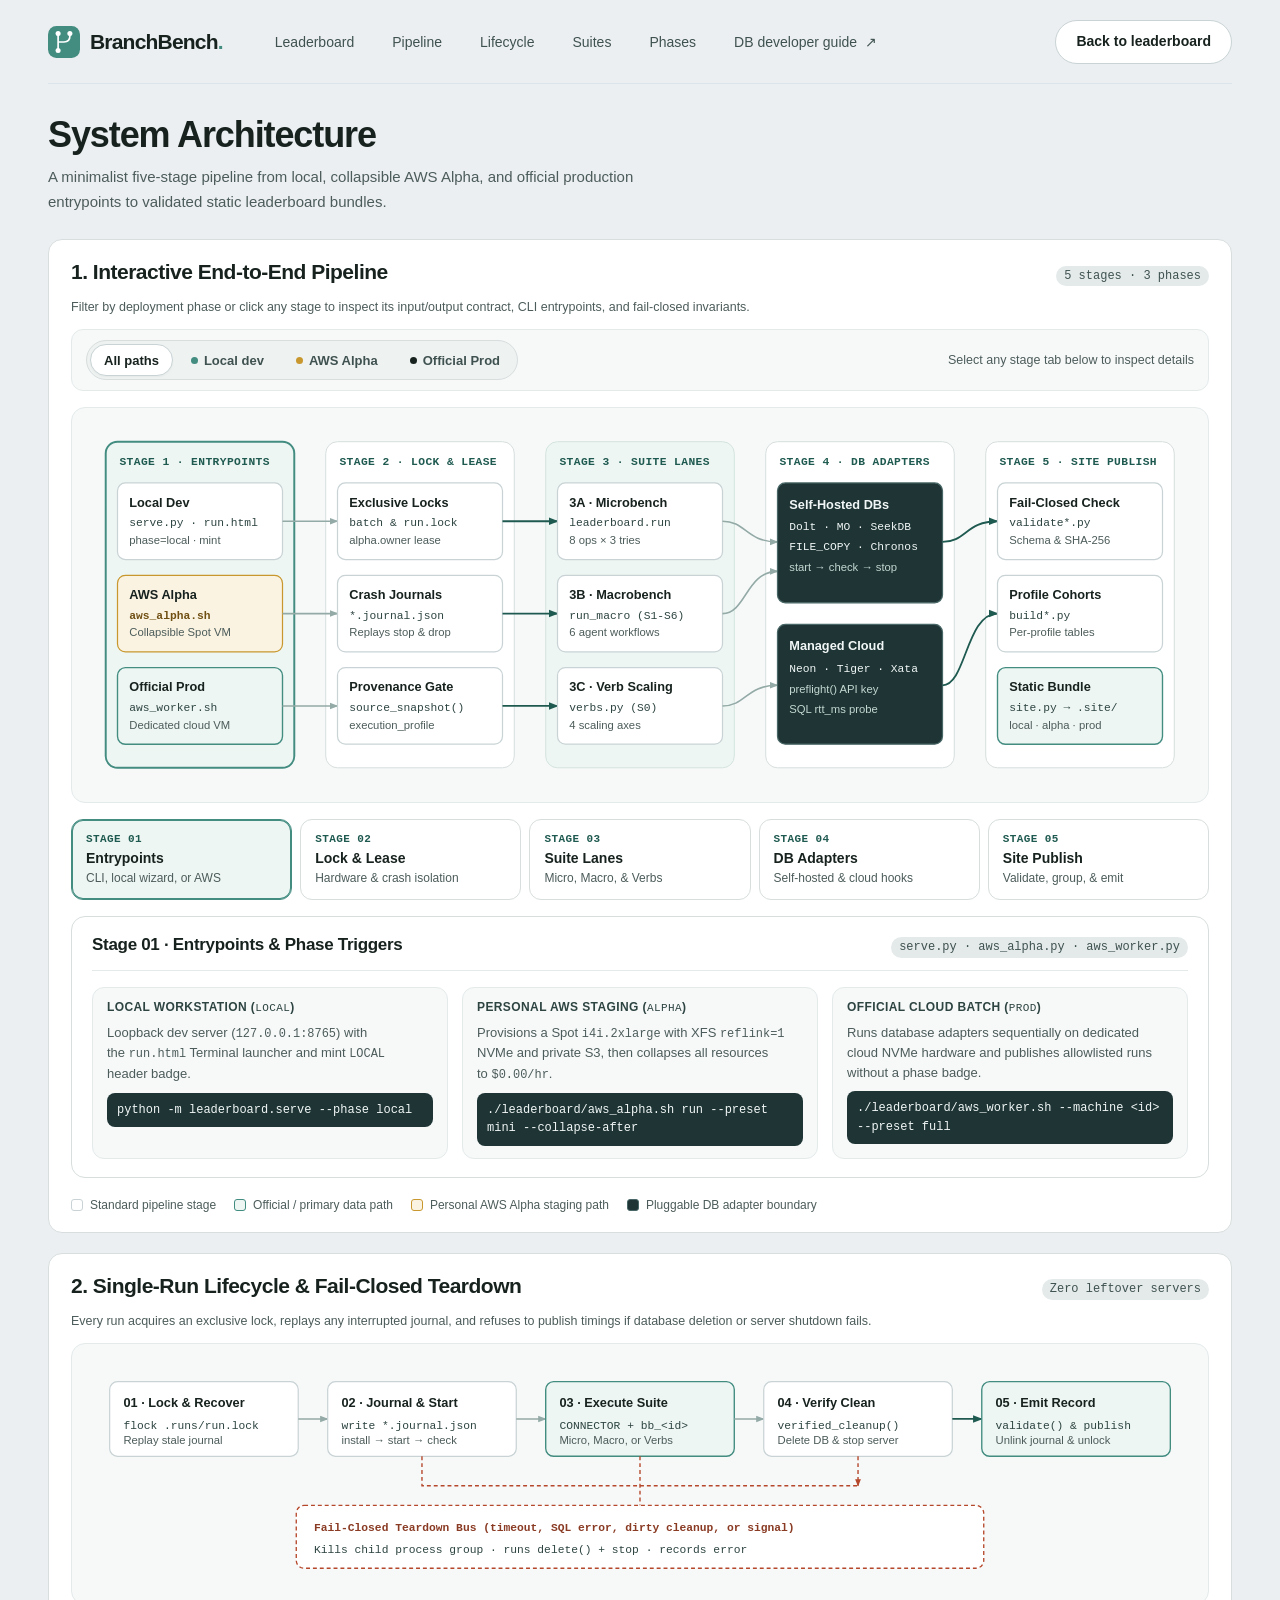
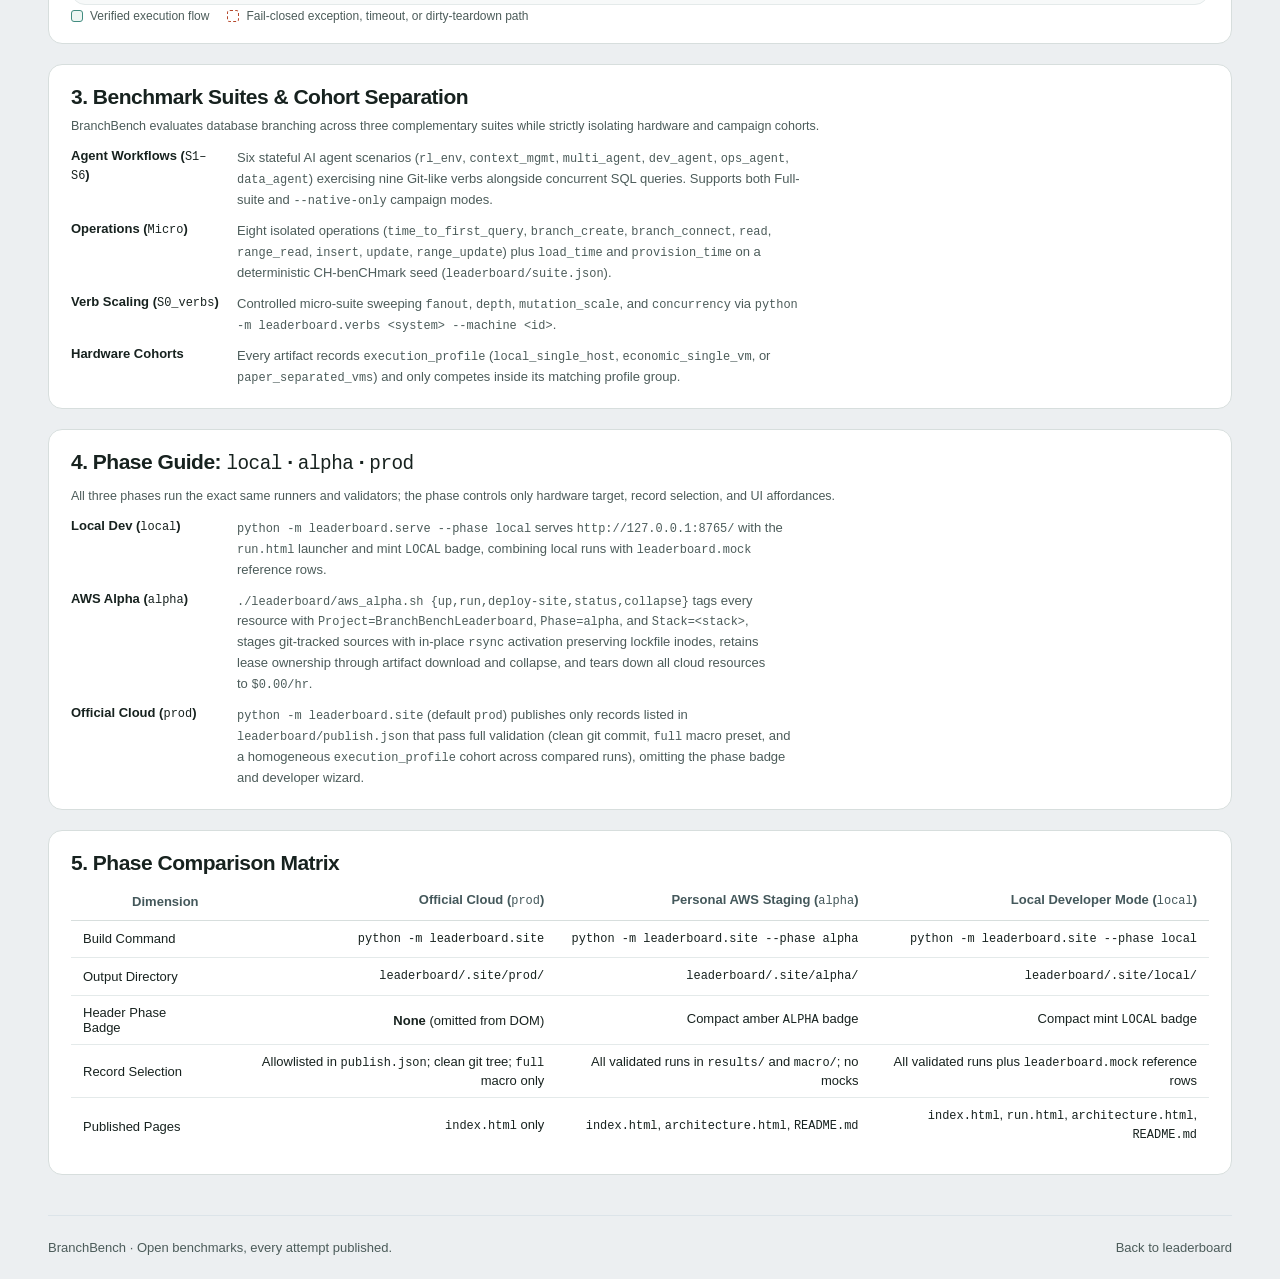
==== commit 9837b9c3: "Address Astra code review on S4/S5/S6 evidence guards and architecture.html" ====
--- a/leaderboard/architecture.html
+++ b/leaderboard/architecture.html
@@ -40,15 +40,15 @@
                 </div>
                 <p class="panel-note">Filter by deployment phase or click any stage to inspect its input/output contract, CLI entrypoints, and fail-closed invariants.</p>
 
-                <div class="arch-workbench" id="arch-workbench">
-                    <div class="arch-toolbar" role="toolbar" aria-label="Filter architecture path by phase">
-                        <div class="arch-filter-group">
+                <div class="arch-workbench" id="arch-workbench" data-active-path="all" data-active-stage="1">
+                    <div class="arch-toolbar">
+                        <div class="arch-filter-group" role="radiogroup" aria-label="Filter architecture path by phase">
                             <label class="arch-pill is-active"><input type="radio" name="arch-path" id="path-all" checked>All paths</label>
                             <label class="arch-pill"><input type="radio" name="arch-path" id="path-local"><span class="arch-pill-dot" aria-hidden="true"></span>Local dev</label>
                             <label class="arch-pill"><input type="radio" name="arch-path" id="path-alpha"><span class="arch-pill-dot arch-pill-dot-warn" aria-hidden="true"></span>AWS Alpha</label>
                             <label class="arch-pill"><input type="radio" name="arch-path" id="path-prod"><span class="arch-pill-dot arch-pill-dot-ink" aria-hidden="true"></span>Official Prod</label>
                         </div>
-                        <p class="arch-toolbar-hint">Click any node or stage card below to inspect details</p>
+                        <p class="arch-toolbar-hint">Select any stage tab below to inspect details</p>
                     </div>
 
                     <div class="arch-diagram-frame" role="region" aria-label="End-to-end technical architecture diagram">
@@ -149,7 +149,7 @@
                             <g class="arch-node" data-stage="3" data-path="local alpha prod">
                                 <rect class="node-card" x="476" y="246" width="168" height="78" rx="8"/>
                                 <text class="node-title" x="488" y="270">3C · Verb Scaling</text>
-                                <text class="node-mono" x="488" y="290">run_verbs (S0)</text>
+                                <text class="node-mono" x="488" y="290">verbs.py (S0)</text>
                                 <text class="node-sub" x="488" y="308">4 scaling axes</text>
                             </g>
 
@@ -200,7 +200,7 @@
                         </svg>
                     </div>
 
-                    <div class="arch-stepper" role="tablist" aria-label="Inspect pipeline stages">
+                    <div class="arch-stepper" role="radiogroup" aria-label="Inspect pipeline stages">
                         <label class="arch-step-tab is-active">
                             <input type="radio" name="arch-stage" id="stage-1" checked>
                             <span class="arch-step-kicker">Stage 01</span>
@@ -285,7 +285,7 @@
                         <article class="arch-detail-card" data-stage="3">
                             <div class="arch-detail-head">
                                 <h3>Stage 03 · Three Benchmark Execution Lanes</h3>
-                                <span class="count-badge">run.py · run_macro.py · run_verbs.py</span>
+                                <span class="count-badge">run.py · run_macro.py · verbs.py</span>
                             </div>
                             <div class="arch-detail-cols">
                                 <div class="arch-detail-box">
@@ -301,7 +301,7 @@
                                 <div class="arch-detail-box">
                                     <h4>3C · VERB SCALING LANE (S0_verbs)</h4>
                                     <p>Sweeps <code>fanout</code>, <code>depth</code>, <code>mutation_scale</code>, and <code>concurrency</code> in isolated process groups with verified cleanup.</p>
-                                    <code class="arch-code-pill">python -m leaderboard.run_verbs &lt;system&gt; --machine &lt;id&gt;</code>
+                                    <code class="arch-code-pill">python -m leaderboard.verbs &lt;system&gt; --machine &lt;id&gt;</code>
                                 </div>
                             </div>
                         </article>
@@ -339,7 +339,7 @@
                                 <div class="arch-detail-box">
                                     <h4>Schema &amp; Provenance Validators</h4>
                                     <p>Verifies <code>schema_version</code>, <code>suite_sha256</code>, <code>dataset_sha256</code>, clean teardown, and <code>execution_profile</code> before any record can rank.</p>
-                                    <code class="arch-code-pill">validate.py · validate_macro.py · validate_verbs.py</code>
+                                    <code class="arch-code-pill">validate.py · validate_macro.py · verbs.py</code>
                                 </div>
                                 <div class="arch-detail-box">
                                     <h4>Profile &amp; Mode Cohort Builders</h4>
@@ -437,7 +437,7 @@
                     </div>
                     <div>
                         <dt>Verb Scaling (<code>S0_verbs</code>)</dt>
-                        <dd>Controlled micro-suite sweeping <code>fanout</code>, <code>depth</code>, <code>mutation_scale</code>, and <code>concurrency</code> via <code>python -m leaderboard.run_verbs &lt;system&gt; --machine &lt;id&gt;</code>.</dd>
+                        <dd>Controlled micro-suite sweeping <code>fanout</code>, <code>depth</code>, <code>mutation_scale</code>, and <code>concurrency</code> via <code>python -m leaderboard.verbs &lt;system&gt; --machine &lt;id&gt;</code>.</dd>
                     </div>
                     <div>
                         <dt>Hardware Cohorts</dt>
@@ -460,7 +460,7 @@
                     </div>
                     <div id="submission-flow">
                         <dt>Official Cloud (<code>prod</code>)</dt>
-                        <dd><code>python -m leaderboard.site</code> (default <code>prod</code>) publishes only records listed in <code>leaderboard/publish.json</code> that pass full validation (clean git commit, <code>full</code> macro preset, and <code>paper_separated_vms</code> for AWS runs), omitting the phase badge and developer wizard.</dd>
+                        <dd><code>python -m leaderboard.site</code> (default <code>prod</code>) publishes only records listed in <code>leaderboard/publish.json</code> that pass full validation (clean git commit, <code>full</code> macro preset, and a homogeneous <code>execution_profile</code> cohort across compared runs), omitting the phase badge and developer wizard.</dd>
                     </div>
                 </dl>
             </section>
@@ -521,6 +521,10 @@
     const wb = document.getElementById('arch-workbench');
     if (!wb) return;
     const syncFallback = () => {
+        const activePath = wb.querySelector('input[name="arch-path"]:checked');
+        const activeStage = wb.querySelector('input[name="arch-stage"]:checked');
+        if (activePath) wb.dataset.activePath = activePath.id.replace('path-', '');
+        if (activeStage) wb.dataset.activeStage = activeStage.id.replace('stage-', '');
         for (const el of wb.querySelectorAll('.arch-pill, .arch-step-tab')) {
             const inp = el.querySelector('input');
             el.classList.toggle('is-active', Boolean(inp && inp.checked));
@@ -531,12 +535,7 @@
         }
     };
     wb.addEventListener('change', syncFallback);
-    for (const node of wb.querySelectorAll('.arch-node[data-stage]')) {
-        node.addEventListener('click', () => {
-            const radio = wb.querySelector(`#stage-${node.dataset.stage}`);
-            if (radio) { radio.checked = true; syncFallback(); }
-        });
-    }
+    syncFallback();
 })();
 </script>
 </body>
--- a/leaderboard/styles.css
+++ b/leaderboard/styles.css
@@ -380,8 +380,7 @@
 .arch-svg .node-code { fill: var(--code-bg); stroke: var(--code-line); stroke-width: 1.25; transition: stroke .15s, stroke-width .15s; }
 .arch-svg .node-warn { fill: var(--warn-tint); stroke: var(--warn); stroke-width: 1.25; transition: stroke .15s, stroke-width .15s, fill .15s; }
 .arch-svg .node-bad { fill: var(--surface); stroke: var(--bad); stroke-width: 1.35; stroke-dasharray: 4 3; }
-.arch-svg .arch-node { cursor: pointer; transition: opacity .18s; }
-.arch-svg .arch-node:hover :is(.node-card, .node-accent, .node-warn, .node-code) { stroke: var(--accent); stroke-width: 2; }
+.arch-svg .arch-node { transition: opacity .18s; }
 .arch-svg .step-badge { fill: var(--ink); transition: fill .15s; }
 .arch-svg .step-num { fill: var(--surface); font: 600 11.5px var(--mono); text-anchor: middle; dominant-baseline: central; }
 .arch-svg .lane-kicker { fill: var(--accent); font: 600 11.5px var(--mono); letter-spacing: .4px; }
@@ -446,6 +445,14 @@
     .arch-pill.is-active { border-color: var(--line-strong); background: var(--surface); color: var(--ink); font-weight: 650; }
     .arch-step-tab.is-active { border-color: var(--brand); background: var(--mint-tint); }
     .arch-detail-card.is-active { display: grid; }
+    .arch-workbench[data-active-path="local"] .arch-svg [data-path]:not([data-path~="local"]),
+    .arch-workbench[data-active-path="alpha"] .arch-svg [data-path]:not([data-path~="alpha"]),
+    .arch-workbench[data-active-path="prod"] .arch-svg [data-path]:not([data-path~="prod"]) { opacity: .24; }
+    .arch-workbench[data-active-stage="1"] .arch-svg .arch-col-1,
+    .arch-workbench[data-active-stage="2"] .arch-svg .arch-col-2,
+    .arch-workbench[data-active-stage="3"] .arch-svg .arch-col-3,
+    .arch-workbench[data-active-stage="4"] .arch-svg .arch-col-4,
+    .arch-workbench[data-active-stage="5"] .arch-svg .arch-col-5 { stroke: var(--brand); stroke-width: 2; fill: var(--mint-tint); }
 }
 .arch-legend { display: flex; flex-wrap: wrap; gap: 8px 18px; margin: 4px 0 0; padding: 0; list-style: none; color: var(--muted); font-size: 12px; }
 .arch-legend li { display: inline-flex; align-items: center; gap: 7px; }
@@ -536,6 +543,10 @@
 .run-timings { min-width: 560px; }
 .run-timings tbody th { position: sticky; left: 0; z-index: 1; min-width: 190px; background: var(--surface); }
 :is(.check-table, .ops-table) :is(td, th) { text-align: left; }
+.check-table tbody th { min-width: 180px; }
+.check-table td:nth-child(2) { width: 1%; white-space: nowrap; }
+.check-table .status-chip { white-space: nowrap; }
+.check-table td:nth-child(3) { overflow-wrap: anywhere; }
 .why-table th:first-child { text-align: left; }
 .why-category > * { padding-top: 14px; }
 .why-category th { font-weight: 600; }
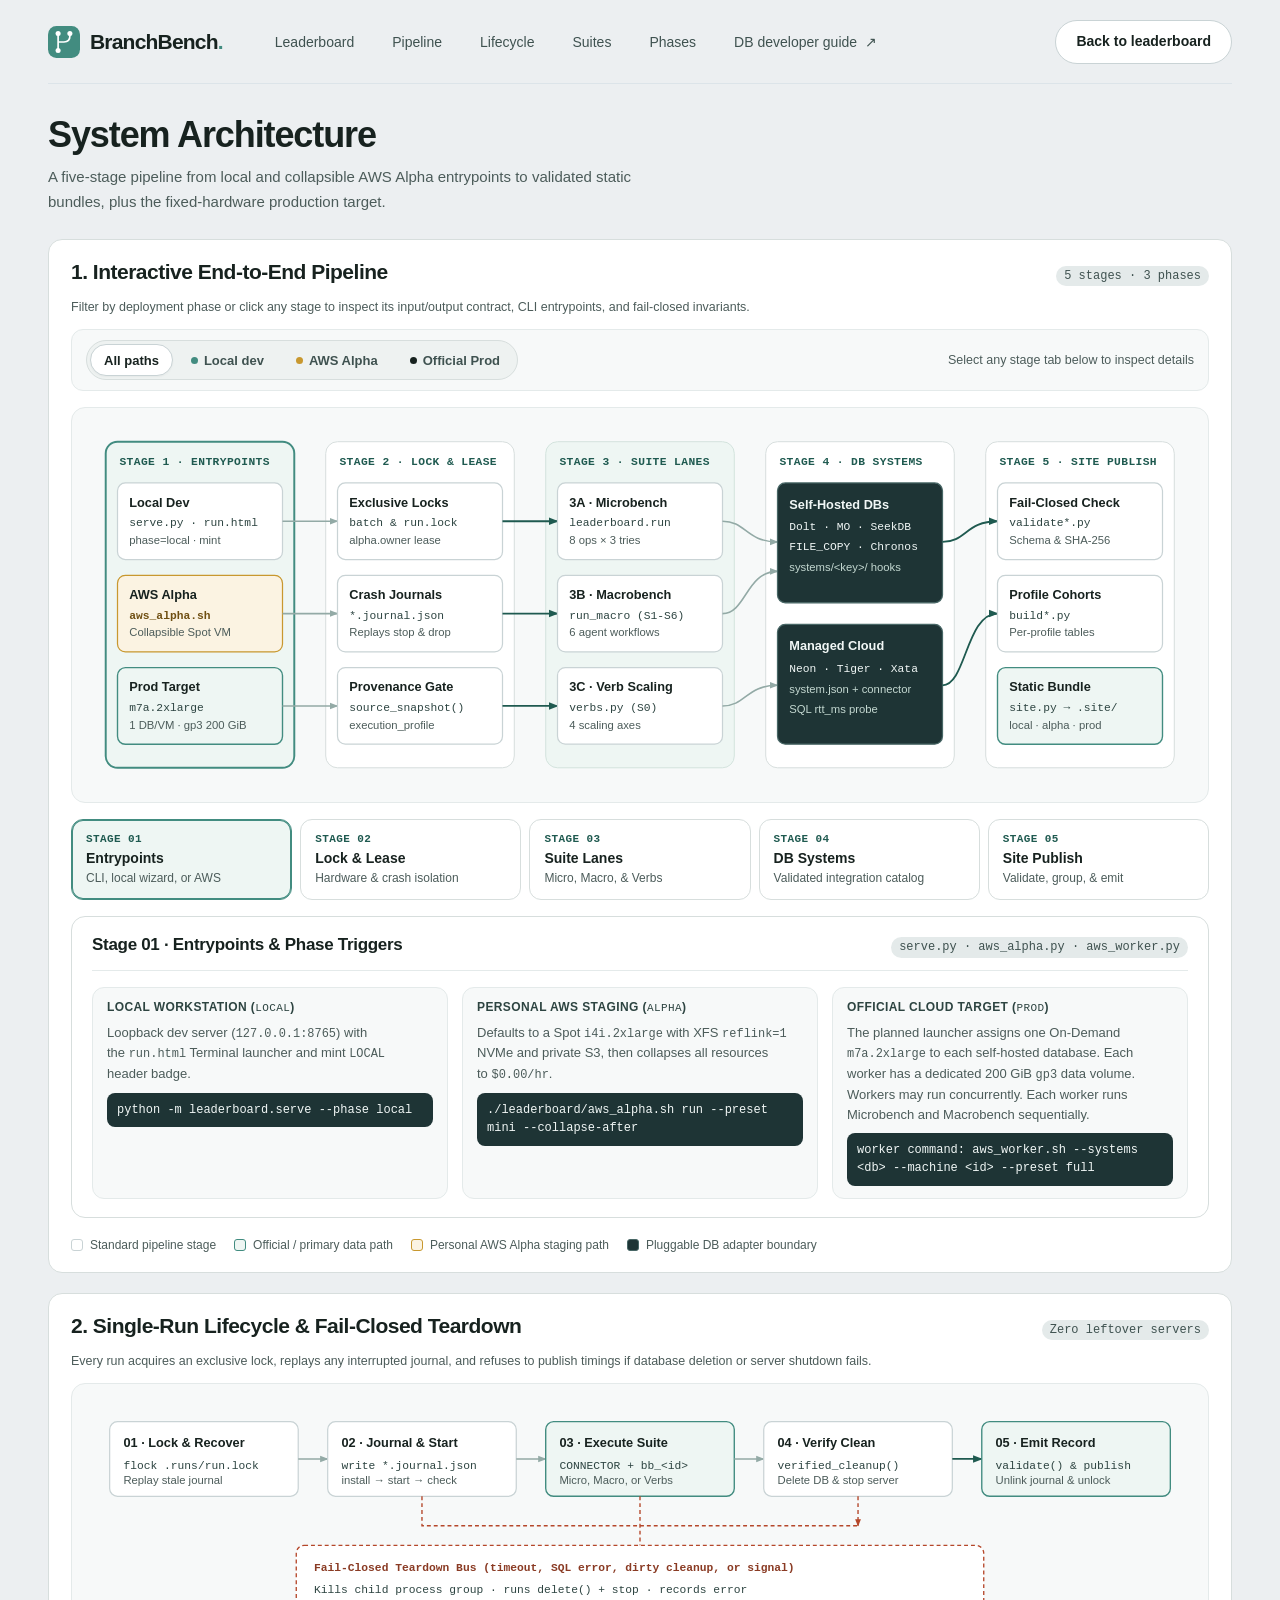
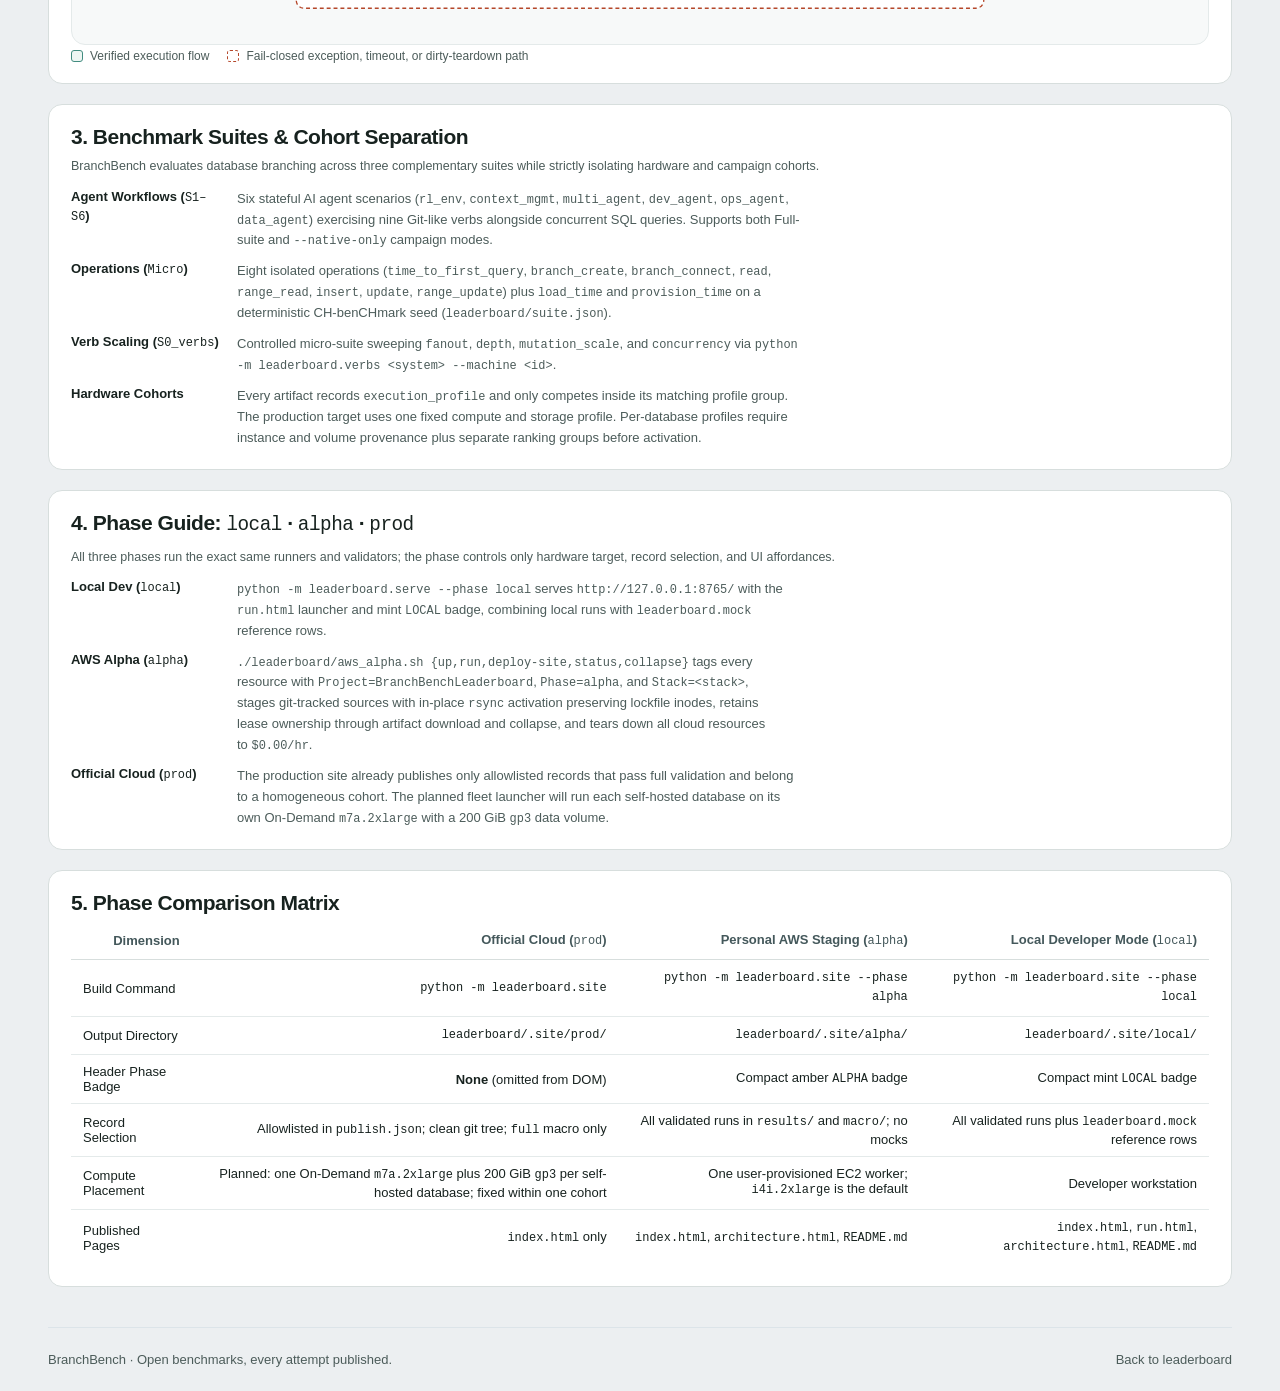
==== commit 9e7fcf6c: "Document the leaderboard production target" ====
--- a/leaderboard/architecture.html
+++ b/leaderboard/architecture.html
@@ -30,7 +30,7 @@
 <main class="shell" id="main-content">
     <section aria-labelledby="arch-title">
         <h1 class="page-title" id="arch-title" tabindex="-1">System Architecture</h1>
-        <p class="section-description">A minimalist five-stage pipeline from local, collapsible AWS Alpha, and official production entrypoints to validated static leaderboard bundles.</p>
+        <p class="section-description">A five-stage pipeline from local and collapsible AWS Alpha entrypoints to validated static bundles, plus the fixed-hardware production target.</p>
 
         <div class="arch-grid">
             <section class="panel" id="system-diagram">
@@ -54,7 +54,7 @@
                     <div class="arch-diagram-frame" role="region" aria-label="End-to-end technical architecture diagram">
                         <svg class="arch-svg" viewBox="0 0 1120 364" role="img" aria-labelledby="arch-svg-title arch-svg-desc">
                             <title id="arch-svg-title">BranchBench Five-Stage Architecture Pipeline</title>
-                            <desc id="arch-svg-desc">Left-to-right five-column pipeline: Stage 1 Entrypoints (Local dev, AWS Alpha, Official Prod), Stage 2 Lock and Lease Gate, Stage 3 Suite Lanes (Microbench, Macrobench, Verb Scaling), Stage 4 Pluggable DB Adapters (Self-Hosted and Managed Cloud), and Stage 5 Validation and Static Site Assembly.</desc>
+                            <desc id="arch-svg-desc">Left-to-right five-column pipeline: Stage 1 Entrypoints and the planned fixed m7a.2xlarge production target with 200 GiB gp3 storage per self-hosted database; Stage 2 Lock and Lease Gate; Stage 3 Suite Lanes; Stage 4 System Integrations and compute placement; and Stage 5 Validation and Static Site Assembly.</desc>
                             <defs>
                                 <marker id="mk-ink" viewBox="0 0 10 10" refX="8" refY="5" markerWidth="6" markerHeight="6" orient="auto-start-reverse">
                                     <path class="arrow-ink" d="M 0 1.5 L 9 5 L 0 8.5 z"/>
@@ -78,7 +78,7 @@
                             <text class="lane-kicker" x="478" y="40">STAGE 3 · SUITE LANES</text>
 
                             <rect class="lane-bg arch-col-4" x="688" y="16" width="192" height="332" rx="12"/>
-                            <text class="lane-kicker" x="702" y="40">STAGE 4 · DB ADAPTERS</text>
+                            <text class="lane-kicker" x="702" y="40">STAGE 4 · DB SYSTEMS</text>
 
                             <rect class="lane-bg arch-col-5" x="912" y="16" width="192" height="332" rx="12"/>
                             <text class="lane-kicker" x="926" y="40">STAGE 5 · SITE PUBLISH</text>
@@ -98,9 +98,9 @@
                             </g>
                             <g class="arch-node" data-stage="1" data-path="prod">
                                 <rect class="node-accent" x="28" y="246" width="168" height="78" rx="8"/>
-                                <text class="node-title" x="40" y="270">Official Prod</text>
-                                <text class="node-mono" x="40" y="290">aws_worker.sh</text>
-                                <text class="node-sub" x="40" y="308">Dedicated cloud VM</text>
+                                <text class="node-title" x="40" y="270">Prod Target</text>
+                                <text class="node-mono" x="40" y="290">m7a.2xlarge</text>
+                                <text class="node-sub" x="40" y="308">1 DB/VM · gp3 200 GiB</text>
                             </g>
 
                             <!-- Edges 1 -> 2 -->
@@ -164,13 +164,13 @@
                                 <text class="node-title-inv" x="712" y="84">Self-Hosted DBs</text>
                                 <text class="node-mono-inv" x="712" y="106">Dolt · MO · SeekDB</text>
                                 <text class="node-mono-inv" x="712" y="126">FILE_COPY · Chronos</text>
-                                <text class="node-sub-inv" x="712" y="148">start → check → stop</text>
+                                <text class="node-sub-inv" x="712" y="148">systems/&lt;key&gt;/ hooks</text>
                             </g>
                             <g class="arch-node" data-stage="4" data-path="local alpha prod">
                                 <rect class="node-code" x="700" y="202" width="168" height="122" rx="8"/>
                                 <text class="node-title-inv" x="712" y="228">Managed Cloud</text>
                                 <text class="node-mono-inv" x="712" y="250">Neon · Tiger · Xata</text>
-                                <text class="node-sub-inv" x="712" y="272">preflight() API key</text>
+                                <text class="node-sub-inv" x="712" y="272">system.json + connector</text>
                                 <text class="node-sub-inv" x="712" y="292">SQL rtt_ms probe</text>
                             </g>
 
@@ -222,8 +222,8 @@
                         <label class="arch-step-tab">
                             <input type="radio" name="arch-stage" id="stage-4">
                             <span class="arch-step-kicker">Stage 04</span>
-                            <span class="arch-step-name">DB Adapters</span>
-                            <span class="arch-step-meta">Self-hosted &amp; cloud hooks</span>
+                            <span class="arch-step-name">DB Systems</span>
+                            <span class="arch-step-meta">Validated integration catalog</span>
                         </label>
                         <label class="arch-step-tab">
                             <input type="radio" name="arch-stage" id="stage-5">
@@ -247,13 +247,13 @@
                                 </div>
                                 <div class="arch-detail-box">
                                     <h4>Personal AWS Staging (<code>alpha</code>)</h4>
-                                    <p>Provisions a Spot <code>i4i.2xlarge</code> with XFS <code>reflink=1</code> NVMe and private S3, then collapses all resources to <code>$0.00/hr</code>.</p>
+                                    <p>Defaults to a Spot <code>i4i.2xlarge</code> with XFS <code>reflink=1</code> NVMe and private S3, then collapses all resources to <code>$0.00/hr</code>.</p>
                                     <code class="arch-code-pill">./leaderboard/aws_alpha.sh run --preset mini --collapse-after</code>
                                 </div>
                                 <div class="arch-detail-box">
-                                    <h4>Official Cloud Batch (<code>prod</code>)</h4>
-                                    <p>Runs database adapters sequentially on dedicated cloud NVMe hardware and publishes allowlisted runs without a phase badge.</p>
-                                    <code class="arch-code-pill">./leaderboard/aws_worker.sh --machine &lt;id&gt; --preset full</code>
+                                    <h4>Official Cloud Target (<code>prod</code>)</h4>
+                                    <p>The planned launcher assigns one On-Demand <code>m7a.2xlarge</code> to each self-hosted database. Each worker has a dedicated 200 GiB <code>gp3</code> data volume. Workers may run concurrently. Each worker runs Microbench and Macrobench sequentially.</p>
+                                    <code class="arch-code-pill">worker command: aws_worker.sh --systems &lt;db&gt; --machine &lt;id&gt; --preset full</code>
                                 </div>
                             </div>
                         </article>
@@ -308,24 +308,24 @@
 
                         <article class="arch-detail-card" data-stage="4">
                             <div class="arch-detail-head">
-                                <h3>Stage 04 · Pluggable System Adapters &amp; dblib Connectors</h3>
-                                <span class="count-badge">leaderboard/&lt;system&gt;/</span>
+                                <h3>Stage 04 · System Integrations &amp; dblib Connectors</h3>
+                                <span class="count-badge">leaderboard/systems/&lt;system&gt;/</span>
                             </div>
                             <div class="arch-detail-cols">
                                 <div class="arch-detail-box">
                                     <h4>Self-Hosted Engines</h4>
-                                    <p>Dolt, Doltgres, MatrixOne, SeekDB, PostgreSQL <code>FILE_COPY</code>, and Chronos implement executable lifecycle hooks inside <code>leaderboard/&lt;system&gt;/</code>.</p>
+                                    <p>Dolt, Doltgres, MatrixOne, SeekDB, PostgreSQL <code>FILE_COPY</code>, and Chronos keep metadata, connector code, and executable lifecycle hooks inside <code>leaderboard/systems/&lt;system&gt;/</code>.</p>
                                     <code class="arch-code-pill">install → start → check → CONNECTOR → stop</code>
                                 </div>
                                 <div class="arch-detail-box">
                                     <h4>Managed Cloud Services</h4>
-                                    <p>Neon, Tiger Cloud, and Xata (<code>"hosted": "yes"</code>) validate credentials via <code>preflight()</code> and record SQL round-trip latency (<code>rtt_ms</code>).</p>
+                                    <p>Each hosted manifest declares public credential variable names. The runnable Neon and Xata connectors call <code>preflight()</code> and record SQL round-trip latency (<code>rtt_ms</code>). Tiger Cloud remains metadata-only.</p>
                                     <code class="arch-code-pill">--client-location &lt;loc&gt; · rtt_ms probe</code>
                                 </div>
                                 <div class="arch-detail-box">
-                                    <h4>Open-Closed Repository Boundary</h4>
-                                    <p>All orchestration, adapters, and UI assets live strictly inside <code>leaderboard/</code> without modifying upstream <code>dblib/</code> or benchmark logic.</p>
-                                    <code class="arch-code-pill">leaderboard/&lt;system&gt;/{system.json,connector.py}</code>
+                                    <h4>Production Compute Placement</h4>
+                                    <p>The current policy assigns <code>m7a.2xlarge</code> and the same <code>gp3</code> profile to every database. A future per-database map may override it. Different profiles must use separate hardware cohorts.</p>
+                                    <code class="arch-code-pill">current: m7a.2xlarge + gp3 · future key: database</code>
                                 </div>
                             </div>
                         </article>
@@ -441,7 +441,7 @@
                     </div>
                     <div>
                         <dt>Hardware Cohorts</dt>
-                        <dd>Every artifact records <code>execution_profile</code> (<code>local_single_host</code>, <code>economic_single_vm</code>, or <code>paper_separated_vms</code>) and only competes inside its matching profile group.</dd>
+                        <dd>Every artifact records <code>execution_profile</code> and only competes inside its matching profile group. The production target uses one fixed compute and storage profile. Per-database profiles require instance and volume provenance plus separate ranking groups before activation.</dd>
                     </div>
                 </dl>
             </section>
@@ -460,7 +460,7 @@
                     </div>
                     <div id="submission-flow">
                         <dt>Official Cloud (<code>prod</code>)</dt>
-                        <dd><code>python -m leaderboard.site</code> (default <code>prod</code>) publishes only records listed in <code>leaderboard/publish.json</code> that pass full validation (clean git commit, <code>full</code> macro preset, and a homogeneous <code>execution_profile</code> cohort across compared runs), omitting the phase badge and developer wizard.</dd>
+                        <dd>The production site already publishes only allowlisted records that pass full validation and belong to a homogeneous cohort. The planned fleet launcher will run each self-hosted database on its own On-Demand <code>m7a.2xlarge</code> with a 200 GiB <code>gp3</code> data volume.</dd>
                     </div>
                 </dl>
             </section>
@@ -501,6 +501,12 @@
                                 <td>Allowlisted in <code>publish.json</code>; clean git tree; <code>full</code> macro only</td>
                                 <td>All validated runs in <code>results/</code> and <code>macro/</code>; no mocks</td>
                                 <td>All validated runs plus <code>leaderboard.mock</code> reference rows</td>
+                            </tr>
+                            <tr>
+                                <th scope="row">Compute Placement</th>
+                                <td>Planned: one On-Demand <code>m7a.2xlarge</code> plus 200 GiB <code>gp3</code> per self-hosted database; fixed within one cohort</td>
+                                <td>One user-provisioned EC2 worker; <code>i4i.2xlarge</code> is the default</td>
+                                <td>Developer workstation</td>
                             </tr>
                             <tr>
                                 <th scope="row">Published Pages</th>
